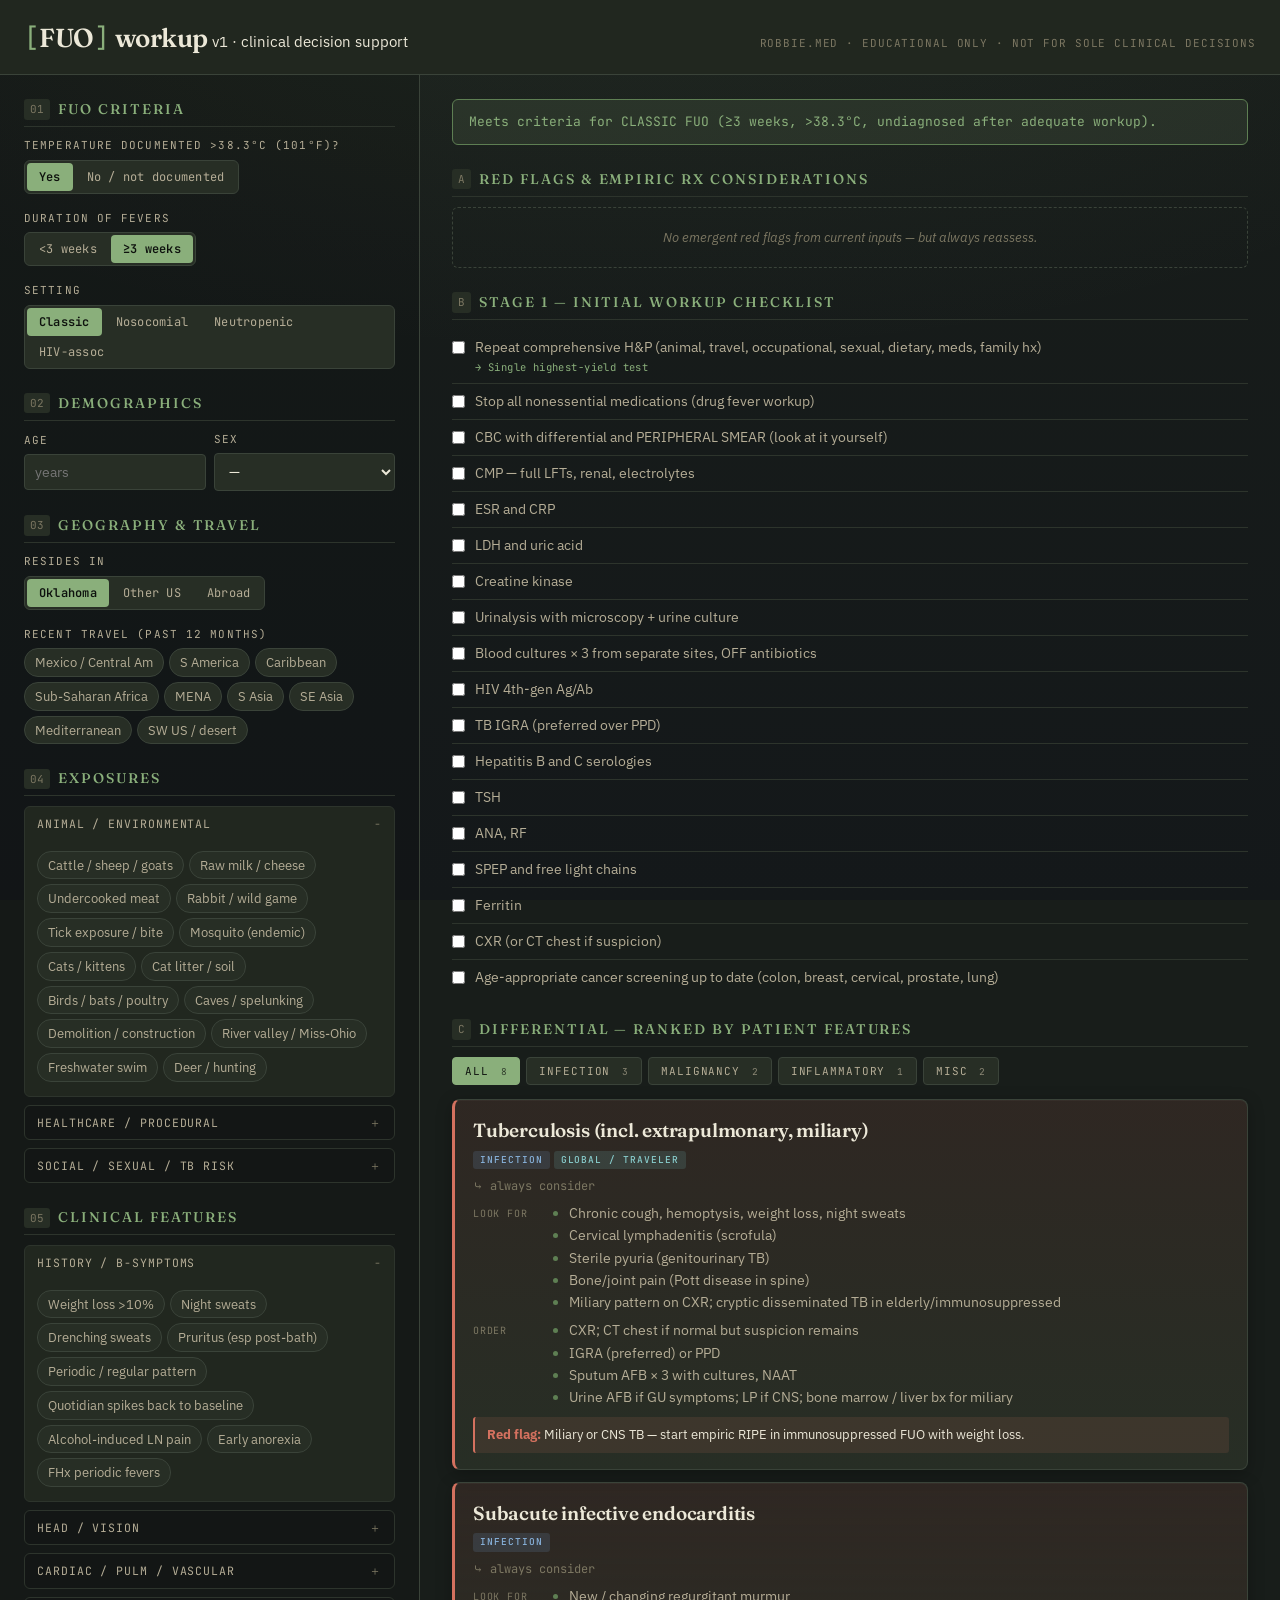
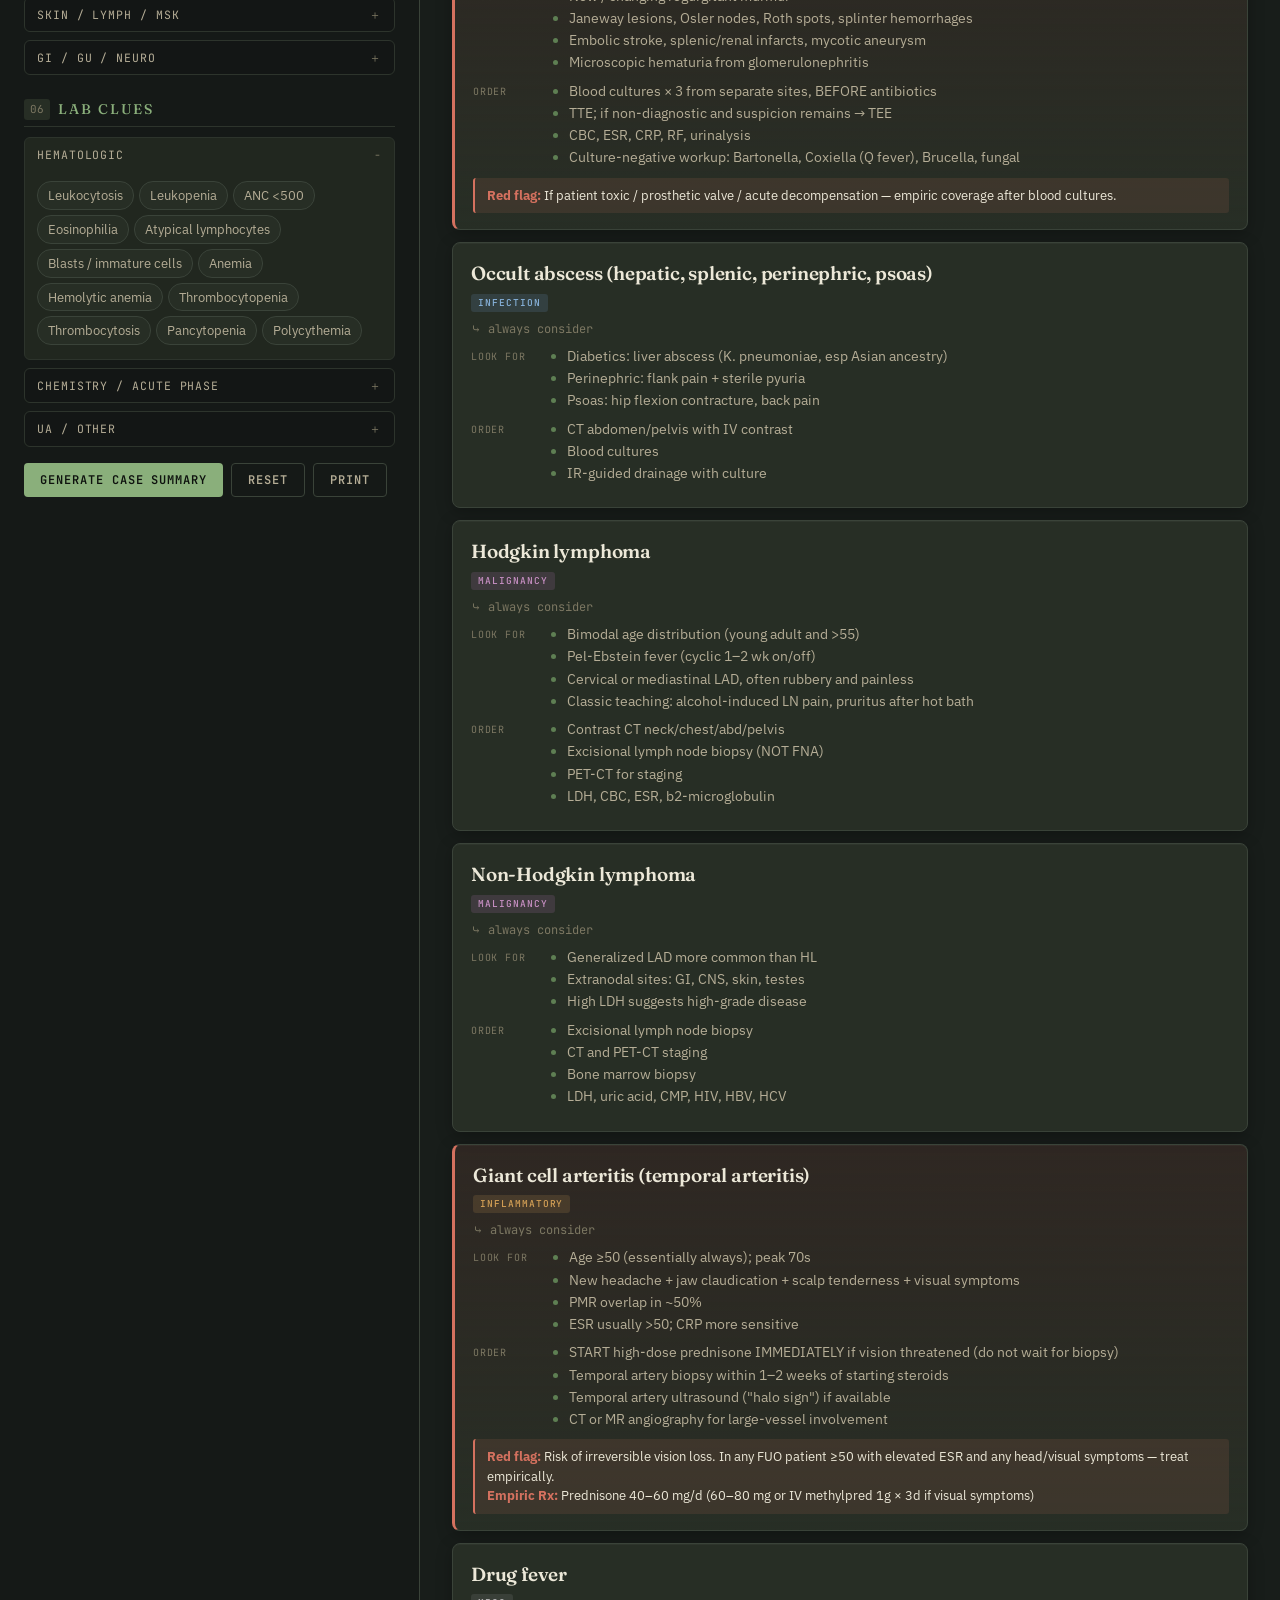
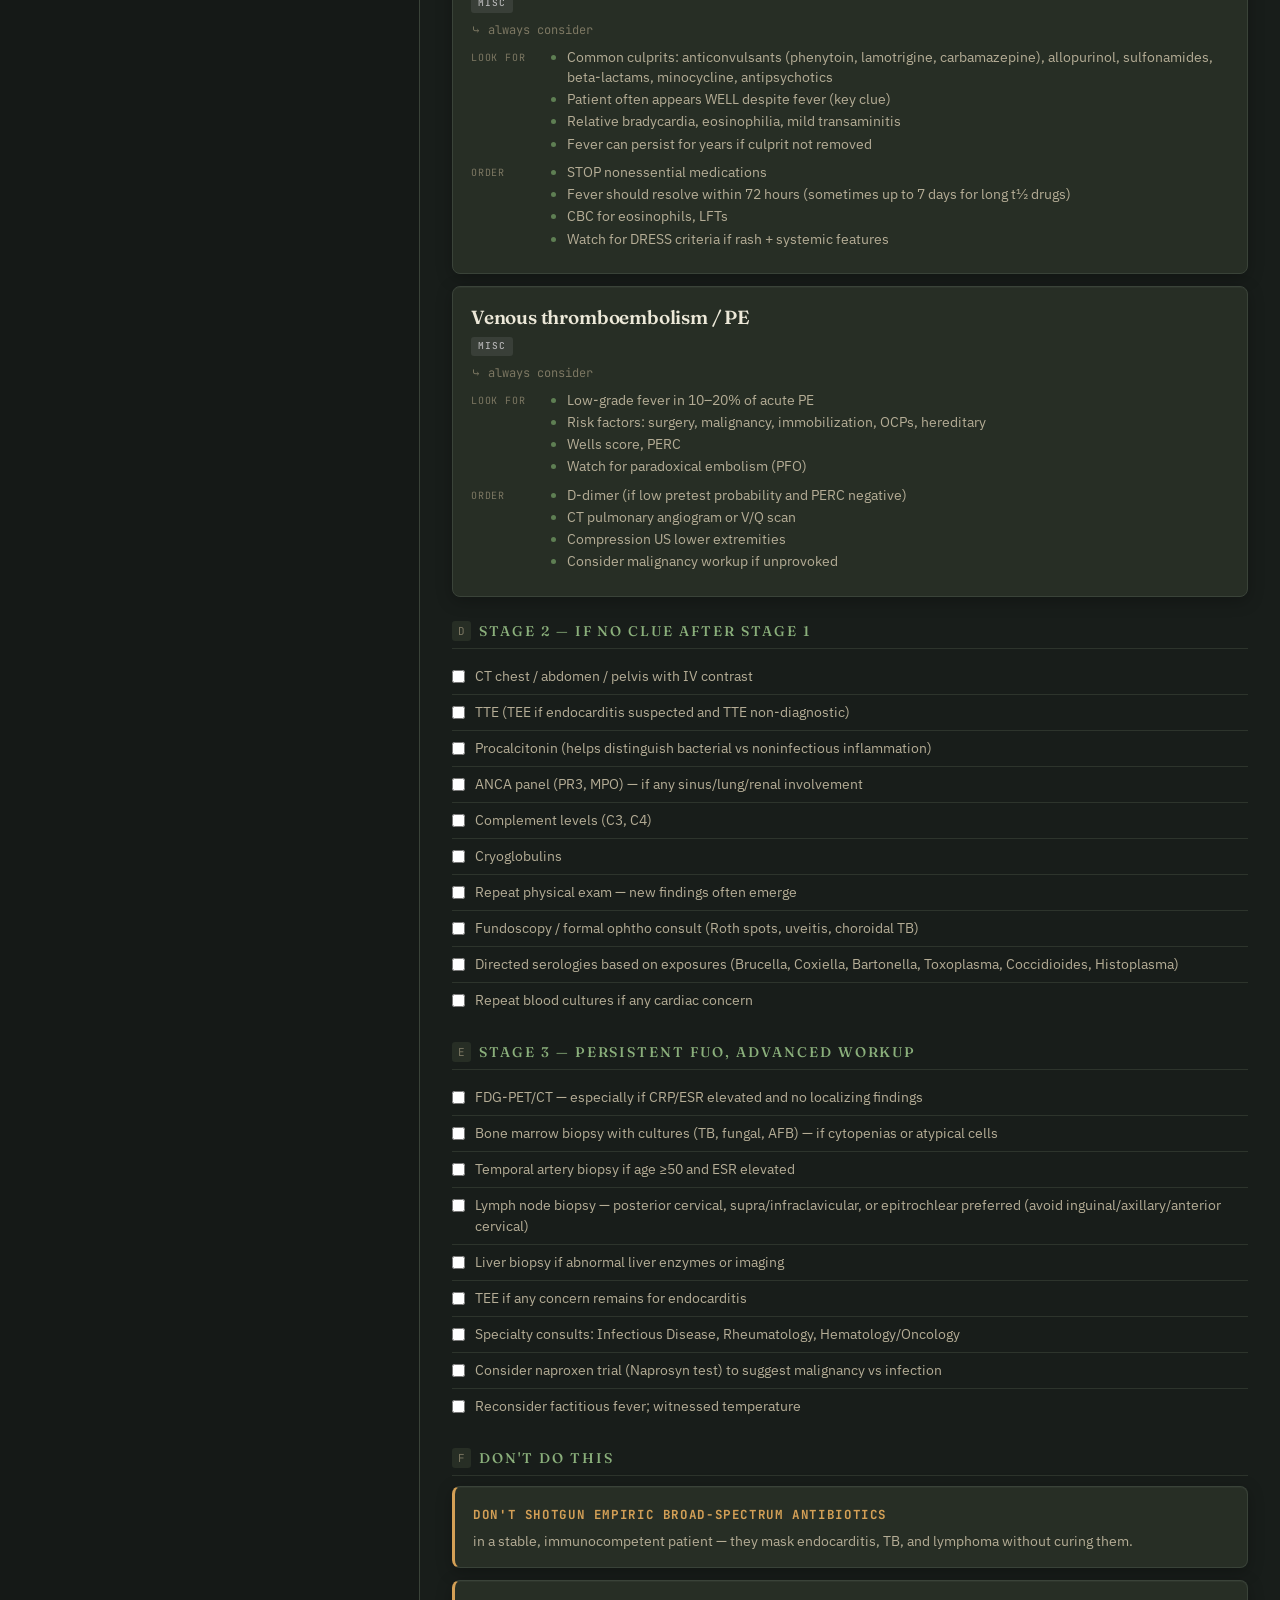
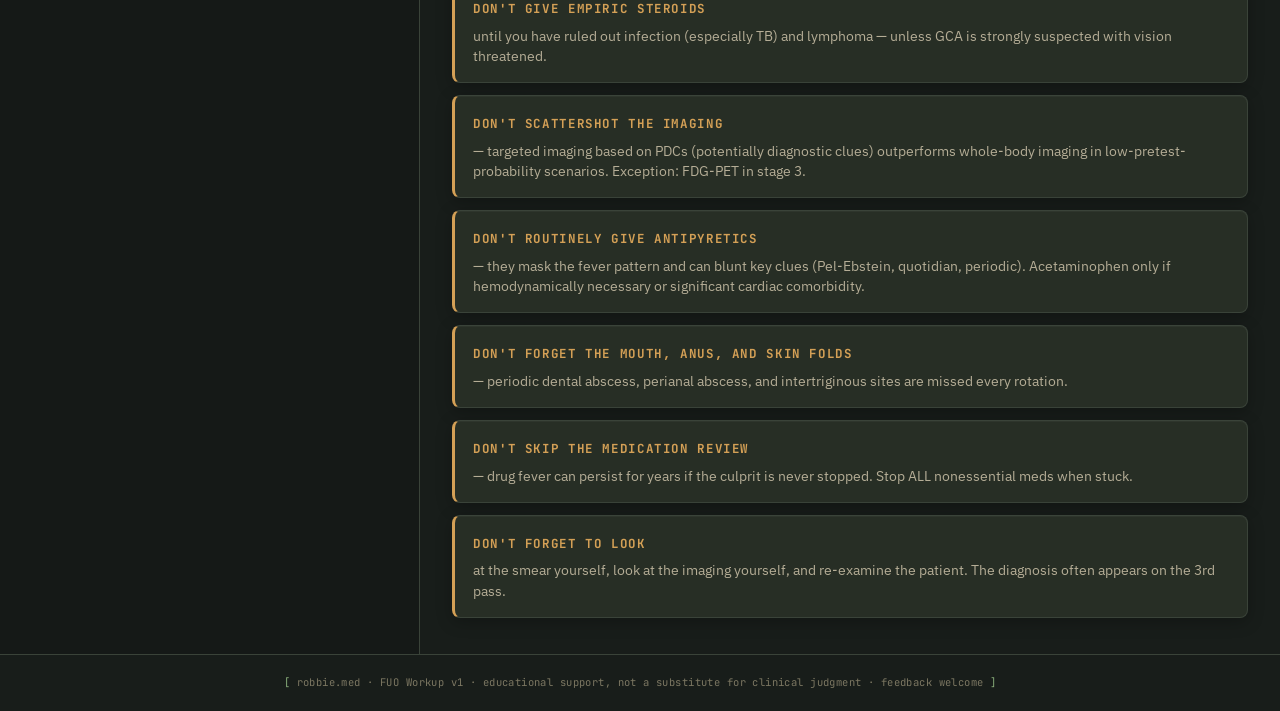
==== fuo-workup.html @ 5853da2d "Add FUO workup clinical decision support tool Interactive single-page tool for fever of unknown orig" ====
<!DOCTYPE html>
<html lang="en">
<head>
<meta charset="UTF-8">
<meta name="viewport" content="width=device-width, initial-scale=1.0">
<title>FUO Workup — robbie.med</title>
<link rel="preconnect" href="https://fonts.googleapis.com">
<link rel="preconnect" href="https://fonts.gstatic.com" crossorigin>
<link href="https://fonts.googleapis.com/css2?family=Fraunces:opsz,wght@9..144,400;9..144,500;9..144,600;9..144,700&family=IBM+Plex+Sans:wght@300;400;500;600&family=JetBrains+Mono:wght@400;500;700&display=swap" rel="stylesheet">
<style>
:root {
  --bg: #181d1a;
  --bg-elev: #21271f;
  --bg-card: #272e25;
  --bg-card-hover: #2d352a;
  --text: #ece8d8;
  --text-dim: #b5ad96;
  --text-muted: #7c7762;
  --accent: #8aaf7b;
  --accent-deep: #5e7f53;
  --accent-faint: rgba(138, 175, 123, 0.12);
  --warning: #d4a056;
  --warning-faint: rgba(212, 160, 86, 0.12);
  --danger: #d4715f;
  --danger-faint: rgba(212, 113, 95, 0.12);
  --border: #3a4339;
  --border-soft: #2d342c;
  --shadow: 0 1px 0 rgba(255,255,255,0.03) inset, 0 4px 16px rgba(0,0,0,0.25);
}

* { box-sizing: border-box; margin: 0; padding: 0; }

html, body {
  background: var(--bg);
  color: var(--text);
  font-family: 'IBM Plex Sans', system-ui, sans-serif;
  font-size: 15px;
  line-height: 1.5;
  -webkit-font-smoothing: antialiased;
  min-height: 100vh;
}

body {
  background-image:
    radial-gradient(ellipse 80% 50% at 50% -10%, rgba(138, 175, 123, 0.08), transparent),
    linear-gradient(180deg, var(--bg) 0%, #14181a 100%);
  background-attachment: fixed;
}

header {
  border-bottom: 1px solid var(--border);
  padding: 18px 24px 16px;
  display: flex;
  align-items: baseline;
  justify-content: space-between;
  flex-wrap: wrap;
  gap: 10px;
  background: var(--bg-elev);
  position: sticky;
  top: 0;
  z-index: 50;
  backdrop-filter: blur(6px);
}
.logo {
  font-family: 'Fraunces', serif;
  font-weight: 600;
  font-size: 26px;
  letter-spacing: -0.02em;
  color: var(--text);
}
.logo .bracket { color: var(--accent); font-family: 'JetBrains Mono', monospace; font-weight: 400; }
.logo .sub {
  font-family: 'JetBrains Mono', monospace;
  font-size: 11px;
  color: var(--text-muted);
  margin-left: 8px;
  text-transform: uppercase;
  letter-spacing: 0.08em;
}
.tag {
  font-family: 'JetBrains Mono', monospace;
  font-size: 11px;
  color: var(--text-muted);
  text-transform: uppercase;
  letter-spacing: 0.08em;
}
.tag a { color: var(--accent); text-decoration: none; }
.tag a:hover { text-decoration: underline; }

.shell {
  max-width: 1500px;
  margin: 0 auto;
  display: grid;
  grid-template-columns: 420px 1fr;
  gap: 0;
  min-height: calc(100vh - 70px);
}
.panel { padding: 24px; }
.panel-inputs {
  border-right: 1px solid var(--border);
  background: rgba(0,0,0,0.12);
}
.panel-output { padding: 24px 32px; }

@media (max-width: 900px) {
  .shell { grid-template-columns: 1fr; }
  .panel-inputs { border-right: none; border-bottom: 1px solid var(--border); }
  .panel { padding: 18px; }
  .panel-output { padding: 18px; }
}

h2 {
  font-family: 'Fraunces', serif;
  font-weight: 500;
  font-size: 14px;
  text-transform: uppercase;
  letter-spacing: 0.14em;
  color: var(--accent);
  margin: 24px 0 10px;
  padding-bottom: 6px;
  border-bottom: 1px solid var(--border-soft);
  display: flex;
  align-items: center;
  gap: 8px;
}
h2:first-child { margin-top: 0; }
h2 .num {
  font-family: 'JetBrains Mono', monospace;
  font-size: 11px;
  color: var(--text-muted);
  font-weight: 400;
  background: var(--bg-card);
  padding: 2px 6px;
  border-radius: 3px;
  letter-spacing: 0;
}
h3 {
  font-family: 'Fraunces', serif;
  font-weight: 600;
  font-size: 19px;
  letter-spacing: -0.01em;
  margin: 0 0 6px;
  color: var(--text);
}
h4 {
  font-family: 'JetBrains Mono', monospace;
  font-weight: 500;
  font-size: 10.5px;
  text-transform: uppercase;
  letter-spacing: 0.12em;
  color: var(--text-muted);
  margin: 10px 0 4px;
}

.field-group { margin-bottom: 16px; }
.field-group label.lbl {
  display: block;
  font-family: 'JetBrains Mono', monospace;
  font-size: 11px;
  text-transform: uppercase;
  letter-spacing: 0.1em;
  color: var(--text-dim);
  margin-bottom: 6px;
}
input[type="number"], input[type="text"], select {
  background: var(--bg-card);
  color: var(--text);
  border: 1px solid var(--border);
  border-radius: 4px;
  padding: 8px 10px;
  font-family: 'IBM Plex Sans', sans-serif;
  font-size: 14px;
  width: 100%;
  transition: border-color 0.15s;
}
input:focus, select:focus { outline: none; border-color: var(--accent); }

.inline-row { display: flex; gap: 8px; align-items: center; flex-wrap: wrap; }

.chips { display: flex; flex-wrap: wrap; gap: 5px; }
.chip {
  display: inline-flex;
  align-items: center;
  background: var(--bg-card);
  border: 1px solid var(--border);
  border-radius: 14px;
  padding: 4px 10px;
  font-size: 12.5px;
  cursor: pointer;
  user-select: none;
  transition: all 0.15s;
  color: var(--text-dim);
}
.chip:hover { background: var(--bg-card-hover); color: var(--text); }
.chip input { display: none; }
.chip.active {
  background: var(--accent-faint);
  border-color: var(--accent);
  color: var(--accent);
  font-weight: 500;
}

.pill-group { display: inline-flex; background: var(--bg-card); border: 1px solid var(--border); border-radius: 6px; padding: 2px; gap: 2px; flex-wrap: wrap; }
.pill {
  padding: 5px 12px;
  font-size: 12px;
  border-radius: 4px;
  cursor: pointer;
  color: var(--text-dim);
  font-family: 'JetBrains Mono', monospace;
  letter-spacing: 0.02em;
}
.pill input { display: none; }
.pill.active { background: var(--accent); color: #0e120e; font-weight: 600; }

details.section {
  margin: 8px 0;
  border: 1px solid var(--border-soft);
  border-radius: 6px;
  background: rgba(0,0,0,0.10);
}
details.section[open] { background: var(--bg-elev); }
details.section > summary {
  cursor: pointer;
  padding: 8px 12px;
  font-family: 'JetBrains Mono', monospace;
  font-size: 11.5px;
  text-transform: uppercase;
  letter-spacing: 0.08em;
  color: var(--text-dim);
  display: flex;
  align-items: center;
  justify-content: space-between;
  list-style: none;
}
details.section > summary::after { content: '＋'; color: var(--text-muted); font-family: 'JetBrains Mono', monospace; }
details.section[open] > summary::after { content: '−'; }
details.section > summary::-webkit-details-marker { display: none; }
details.section > .body { padding: 10px 12px 14px; }
.summary-count {
  font-size: 10px;
  background: var(--accent-faint);
  color: var(--accent);
  padding: 1px 7px;
  border-radius: 8px;
  margin-left: 6px;
}

button.btn {
  background: var(--accent);
  color: #0e120e;
  border: none;
  padding: 8px 16px;
  border-radius: 4px;
  font-family: 'JetBrains Mono', monospace;
  font-size: 12px;
  font-weight: 600;
  text-transform: uppercase;
  letter-spacing: 0.08em;
  cursor: pointer;
  transition: background 0.15s;
}
button.btn:hover { background: #9bbc8a; }
button.btn-ghost {
  background: transparent;
  color: var(--text-dim);
  border: 1px solid var(--border);
}
button.btn-ghost:hover { background: var(--bg-card); color: var(--text); }

.actions-row { display: flex; gap: 8px; flex-wrap: wrap; margin-top: 16px; }

.card {
  background: var(--bg-card);
  border: 1px solid var(--border);
  border-radius: 8px;
  padding: 16px 18px;
  margin-bottom: 12px;
  box-shadow: var(--shadow);
  transition: border-color 0.2s;
}
.card.high { border-left: 3px solid var(--accent); }
.card.alert { border-left: 3px solid var(--danger); background: linear-gradient(180deg, var(--danger-faint), var(--bg-card)); }
.card.warn { border-left: 3px solid var(--warning); }

.card-head {
  display: flex;
  align-items: baseline;
  justify-content: space-between;
  gap: 10px;
  flex-wrap: wrap;
  margin-bottom: 8px;
}
.badge {
  display: inline-block;
  font-family: 'JetBrains Mono', monospace;
  font-size: 9.5px;
  text-transform: uppercase;
  letter-spacing: 0.1em;
  padding: 2px 7px;
  border-radius: 3px;
  font-weight: 500;
}
.badge.infection { background: rgba(120, 170, 220, 0.15); color: #88b3dc; }
.badge.malignancy { background: rgba(200, 130, 200, 0.15); color: #c890c4; }
.badge.inflammatory { background: rgba(220, 170, 90, 0.15); color: var(--warning); }
.badge.misc { background: rgba(160, 160, 160, 0.15); color: #b5b5b5; }
.badge.regional { background: var(--accent-faint); color: var(--accent); }
.badge.global { background: rgba(120, 200, 200, 0.15); color: #88cccc; }
.badge.match { background: var(--accent); color: #0e120e; font-weight: 700; }

.matches { display: flex; flex-wrap: wrap; gap: 4px; margin: 6px 0 10px; }
.match-tag {
  background: var(--accent-faint);
  color: var(--accent);
  font-size: 11px;
  padding: 2px 8px;
  border-radius: 10px;
  font-family: 'JetBrains Mono', monospace;
}

.card .row { display: grid; grid-template-columns: 70px 1fr; gap: 10px; margin: 6px 0; }
.card .row .label {
  font-family: 'JetBrains Mono', monospace;
  font-size: 10px;
  color: var(--text-muted);
  text-transform: uppercase;
  letter-spacing: 0.08em;
  padding-top: 3px;
}
.card .row ul { padding-left: 16px; }
.card .row ul li { font-size: 13.5px; margin-bottom: 2px; color: var(--text-dim); }
.card .row ul li::marker { color: var(--accent-deep); }
.card .row p { font-size: 13.5px; color: var(--text-dim); }
.card .alert-note {
  background: var(--danger-faint);
  border-left: 2px solid var(--danger);
  padding: 8px 12px;
  margin-top: 8px;
  border-radius: 3px;
  font-size: 13px;
  color: var(--text);
}
.card .alert-note strong { color: var(--danger); }

.checklist { list-style: none; padding: 0; }
.checklist li {
  display: flex;
  align-items: flex-start;
  gap: 10px;
  padding: 7px 0;
  border-bottom: 1px solid var(--border-soft);
  font-size: 14px;
  color: var(--text-dim);
  cursor: pointer;
}
.checklist li:last-child { border-bottom: none; }
.checklist li input { margin-top: 4px; accent-color: var(--accent); flex-shrink: 0; }
.checklist li.done { color: var(--text-muted); text-decoration: line-through; }
.checklist li .why {
  font-family: 'JetBrains Mono', monospace;
  font-size: 10.5px;
  color: var(--accent);
  display: block;
  margin-top: 2px;
  letter-spacing: 0.04em;
}

.fuo-banner {
  padding: 12px 16px;
  border-radius: 6px;
  font-family: 'JetBrains Mono', monospace;
  font-size: 13px;
  margin-bottom: 16px;
  display: flex;
  align-items: center;
  gap: 10px;
}
.fuo-banner.meets { background: var(--accent-faint); color: var(--accent); border: 1px solid var(--accent-deep); }
.fuo-banner.partial { background: var(--warning-faint); color: var(--warning); border: 1px solid var(--warning); }
.fuo-banner.not { background: var(--bg-card); color: var(--text-muted); border: 1px solid var(--border); }

.tabs { display: flex; gap: 6px; margin-bottom: 14px; flex-wrap: wrap; }
.tab {
  background: var(--bg-card);
  border: 1px solid var(--border);
  border-radius: 4px;
  padding: 5px 12px;
  font-family: 'JetBrains Mono', monospace;
  font-size: 11px;
  text-transform: uppercase;
  letter-spacing: 0.08em;
  color: var(--text-dim);
  cursor: pointer;
}
.tab.active { background: var(--accent); color: #0e120e; border-color: var(--accent); }
.tab .n { font-size: 9.5px; opacity: 0.7; margin-left: 4px; }

.empty {
  color: var(--text-muted);
  font-style: italic;
  font-size: 13px;
  padding: 20px;
  text-align: center;
  border: 1px dashed var(--border);
  border-radius: 6px;
}

.helper { font-size: 12px; color: var(--text-muted); margin-top: 4px; font-style: italic; }

.redflag-strip {
  background: linear-gradient(90deg, var(--danger-faint), transparent);
  border-left: 3px solid var(--danger);
  padding: 10px 14px;
  margin-bottom: 8px;
  border-radius: 3px;
  font-size: 13.5px;
}
.redflag-strip strong { color: var(--danger); font-weight: 600; }

@media print {
  body { background: white; color: black; font-size: 11px; }
  .panel-inputs, header { display: none; }
  .panel-output { padding: 0; }
  .card { background: white; border: 1px solid #ccc; box-shadow: none; page-break-inside: avoid; }
  .badge { color: black !important; background: #eee !important; }
}

#summary-output {
  background: var(--bg-card);
  border: 1px solid var(--border);
  border-radius: 6px;
  padding: 16px;
  font-family: 'JetBrains Mono', monospace;
  font-size: 12px;
  white-space: pre-wrap;
  max-height: 60vh;
  overflow-y: auto;
  color: var(--text);
  margin-top: 8px;
  display: none;
}
#summary-output.shown { display: block; }

::-webkit-scrollbar { width: 8px; }
::-webkit-scrollbar-track { background: var(--bg); }
::-webkit-scrollbar-thumb { background: var(--border); border-radius: 4px; }
::-webkit-scrollbar-thumb:hover { background: var(--accent-deep); }

footer {
  font-family: 'JetBrains Mono', monospace;
  font-size: 10.5px;
  color: var(--text-muted);
  padding: 20px 24px;
  border-top: 1px solid var(--border);
  text-align: center;
  letter-spacing: 0.04em;
}
footer .em { color: var(--accent); }
</style>
</head>
<body>

<header>
  <div>
    <span class="logo"><span class="bracket">[</span>FUO<span class="bracket">]</span> workup</span>
    <span class="sub">v1 · clinical decision support</span>
  </div>
  <div class="tag">robbie.med · educational only · not for sole clinical decisions</div>
</header>

<div class="shell">

  <aside class="panel panel-inputs">

    <h2><span class="num">01</span> FUO criteria</h2>
    <div class="field-group">
      <label class="lbl">Temperature documented &gt;38.3°C (101°F)?</label>
      <div class="pill-group" data-radio="febrile">
        <label class="pill active"><input type="radio" name="febrile" value="yes" checked>Yes</label>
        <label class="pill"><input type="radio" name="febrile" value="no">No / not documented</label>
      </div>
    </div>
    <div class="field-group">
      <label class="lbl">Duration of fevers</label>
      <div class="pill-group" data-radio="duration">
        <label class="pill"><input type="radio" name="duration" value="<3wk">&lt;3 weeks</label>
        <label class="pill active"><input type="radio" name="duration" value="3wk+" checked>≥3 weeks</label>
      </div>
    </div>
    <div class="field-group">
      <label class="lbl">Setting</label>
      <div class="pill-group" data-radio="setting">
        <label class="pill active"><input type="radio" name="setting" value="classic" checked>Classic</label>
        <label class="pill"><input type="radio" name="setting" value="nosocomial">Nosocomial</label>
        <label class="pill"><input type="radio" name="setting" value="neutropenic">Neutropenic</label>
        <label class="pill"><input type="radio" name="setting" value="hiv">HIV-assoc</label>
      </div>
    </div>

    <h2><span class="num">02</span> Demographics</h2>
    <div class="field-group inline-row">
      <div style="flex:1; min-width:90px;">
        <label class="lbl">Age</label>
        <input type="number" id="age" value="" placeholder="years" min="0" max="120">
      </div>
      <div style="flex:1; min-width:90px;">
        <label class="lbl">Sex</label>
        <select id="sex">
          <option value="">—</option>
          <option value="F">Female</option>
          <option value="M">Male</option>
        </select>
      </div>
    </div>

    <h2><span class="num">03</span> Geography &amp; travel</h2>
    <div class="field-group">
      <label class="lbl">Resides in</label>
      <div class="pill-group" data-radio="home">
        <label class="pill active"><input type="radio" name="home" value="ok" checked>Oklahoma</label>
        <label class="pill"><input type="radio" name="home" value="other_us">Other US</label>
        <label class="pill"><input type="radio" name="home" value="international">Abroad</label>
      </div>
    </div>
    <div class="field-group">
      <label class="lbl">Recent travel (past 12 months)</label>
      <div class="chips" data-multi="travel">
        <label class="chip"><input type="checkbox" value="mexico_central"><span>Mexico / Central Am</span></label>
        <label class="chip"><input type="checkbox" value="south_america"><span>S America</span></label>
        <label class="chip"><input type="checkbox" value="caribbean"><span>Caribbean</span></label>
        <label class="chip"><input type="checkbox" value="ssafrica"><span>Sub-Saharan Africa</span></label>
        <label class="chip"><input type="checkbox" value="me_nafrica"><span>MENA</span></label>
        <label class="chip"><input type="checkbox" value="south_asia"><span>S Asia</span></label>
        <label class="chip"><input type="checkbox" value="se_asia"><span>SE Asia</span></label>
        <label class="chip"><input type="checkbox" value="mediterranean"><span>Mediterranean</span></label>
        <label class="chip"><input type="checkbox" value="sw_us"><span>SW US / desert</span></label>
      </div>
    </div>

    <h2><span class="num">04</span> Exposures</h2>

    <details class="section" open>
      <summary>Animal / environmental</summary>
      <div class="body">
        <div class="chips" data-multi="exposure">
          <label class="chip"><input type="checkbox" value="cattle_sheep_goat"><span>Cattle / sheep / goats</span></label>
          <label class="chip"><input type="checkbox" value="raw_milk"><span>Raw milk / cheese</span></label>
          <label class="chip"><input type="checkbox" value="undercooked_meat"><span>Undercooked meat</span></label>
          <label class="chip"><input type="checkbox" value="rabbit_wildgame"><span>Rabbit / wild game</span></label>
          <label class="chip"><input type="checkbox" value="tick"><span>Tick exposure / bite</span></label>
          <label class="chip"><input type="checkbox" value="mosquito"><span>Mosquito (endemic)</span></label>
          <label class="chip"><input type="checkbox" value="cats_kittens"><span>Cats / kittens</span></label>
          <label class="chip"><input type="checkbox" value="cat_feces"><span>Cat litter / soil</span></label>
          <label class="chip"><input type="checkbox" value="birds_bats"><span>Birds / bats / poultry</span></label>
          <label class="chip"><input type="checkbox" value="caves"><span>Caves / spelunking</span></label>
          <label class="chip"><input type="checkbox" value="demolition"><span>Demolition / construction</span></label>
          <label class="chip"><input type="checkbox" value="river_valley"><span>River valley / Miss-Ohio</span></label>
          <label class="chip"><input type="checkbox" value="freshwater"><span>Freshwater swim</span></label>
          <label class="chip"><input type="checkbox" value="deer_hunt"><span>Deer / hunting</span></label>
        </div>
      </div>
    </details>

    <details class="section">
      <summary>Healthcare / procedural</summary>
      <div class="body">
        <div class="chips" data-multi="exposure">
          <label class="chip"><input type="checkbox" value="recent_surgery"><span>Recent surgery (&lt;3 mo)</span></label>
          <label class="chip"><input type="checkbox" value="indwelling_line"><span>Indwelling catheter / line</span></label>
          <label class="chip"><input type="checkbox" value="prosthetic"><span>Prosthetic valve / joint</span></label>
          <label class="chip"><input type="checkbox" value="dental_work"><span>Recent dental work</span></label>
          <label class="chip"><input type="checkbox" value="ivdu"><span>IV drug use</span></label>
          <label class="chip"><input type="checkbox" value="transfusion"><span>Recent transfusion</span></label>
          <label class="chip"><input type="checkbox" value="immunosuppressed"><span>Immunosuppressed</span></label>
          <label class="chip"><input type="checkbox" value="hiv"><span>HIV / known</span></label>
          <label class="chip"><input type="checkbox" value="transplant"><span>Transplant</span></label>
          <label class="chip"><input type="checkbox" value="new_med"><span>New med (3-6 wk)</span></label>
        </div>
      </div>
    </details>

    <details class="section">
      <summary>Social / sexual / TB risk</summary>
      <div class="body">
        <div class="chips" data-multi="exposure">
          <label class="chip"><input type="checkbox" value="msm_new_partners"><span>New sexual partners / MSM</span></label>
          <label class="chip"><input type="checkbox" value="commercial_sex"><span>Commercial sex</span></label>
          <label class="chip"><input type="checkbox" value="tb_contact"><span>TB contact / endemic origin</span></label>
          <label class="chip"><input type="checkbox" value="incarcerated"><span>Prison / shelter</span></label>
          <label class="chip"><input type="checkbox" value="homeless"><span>Homelessness</span></label>
          <label class="chip"><input type="checkbox" value="alcohol_use"><span>Heavy alcohol use</span></label>
          <label class="chip"><input type="checkbox" value="medical_personnel"><span>Healthcare worker</span></label>
          <label class="chip"><input type="checkbox" value="hbv_hcv"><span>HBV / HCV</span></label>
          <label class="chip"><input type="checkbox" value="cirrhosis"><span>Known cirrhosis</span></label>
        </div>
      </div>
    </details>

    <h2><span class="num">05</span> Clinical features</h2>
    <details class="section" open>
      <summary>History / B-symptoms</summary>
      <div class="body">
        <div class="chips" data-multi="feature">
          <label class="chip"><input type="checkbox" value="weight_loss"><span>Weight loss &gt;10%</span></label>
          <label class="chip"><input type="checkbox" value="night_sweats"><span>Night sweats</span></label>
          <label class="chip"><input type="checkbox" value="drenching_sweats"><span>Drenching sweats</span></label>
          <label class="chip"><input type="checkbox" value="pruritus"><span>Pruritus (esp post-bath)</span></label>
          <label class="chip"><input type="checkbox" value="periodic_pattern"><span>Periodic / regular pattern</span></label>
          <label class="chip"><input type="checkbox" value="quotidian"><span>Quotidian spikes back to baseline</span></label>
          <label class="chip"><input type="checkbox" value="alcohol_ln_pain"><span>Alcohol-induced LN pain</span></label>
          <label class="chip"><input type="checkbox" value="early_anorexia"><span>Early anorexia</span></label>
          <label class="chip"><input type="checkbox" value="family_periodic_fever"><span>FHx periodic fevers</span></label>
        </div>
      </div>
    </details>

    <details class="section">
      <summary>Head / vision</summary>
      <div class="body">
        <div class="chips" data-multi="feature">
          <label class="chip"><input type="checkbox" value="new_headache"><span>New headache (esp &gt;50yo)</span></label>
          <label class="chip"><input type="checkbox" value="jaw_claudication"><span>Jaw claudication</span></label>
          <label class="chip"><input type="checkbox" value="scalp_tender"><span>Scalp / temporal tenderness</span></label>
          <label class="chip"><input type="checkbox" value="vision_change"><span>Vision change / amaurosis</span></label>
          <label class="chip"><input type="checkbox" value="uveitis"><span>Uveitis / eye pain</span></label>
          <label class="chip"><input type="checkbox" value="facial_pain"><span>Facial / sinus pain</span></label>
          <label class="chip"><input type="checkbox" value="dental_pain"><span>Dental pain / poor dentition</span></label>
          <label class="chip"><input type="checkbox" value="pharyngitis"><span>Sore throat</span></label>
        </div>
      </div>
    </details>

    <details class="section">
      <summary>Cardiac / pulm / vascular</summary>
      <div class="body">
        <div class="chips" data-multi="feature">
          <label class="chip"><input type="checkbox" value="new_murmur"><span>New murmur</span></label>
          <label class="chip"><input type="checkbox" value="embolic_phenomena"><span>Embolic phenomena</span></label>
          <label class="chip"><input type="checkbox" value="splinter_hem"><span>Splinter / Janeway / Osler</span></label>
          <label class="chip"><input type="checkbox" value="dyspnea"><span>Dyspnea</span></label>
          <label class="chip"><input type="checkbox" value="cough"><span>Cough &gt;3 wk</span></label>
          <label class="chip"><input type="checkbox" value="hemoptysis"><span>Hemoptysis</span></label>
          <label class="chip"><input type="checkbox" value="pleuritic_pain"><span>Pleuritic chest pain</span></label>
          <label class="chip"><input type="checkbox" value="leg_swelling"><span>Unilateral leg swelling</span></label>
          <label class="chip"><input type="checkbox" value="atypical_pneumonia"><span>Atypical PNA pattern</span></label>
        </div>
      </div>
    </details>

    <details class="section">
      <summary>Skin / lymph / MSK</summary>
      <div class="body">
        <div class="chips" data-multi="feature">
          <label class="chip"><input type="checkbox" value="rash_wrists_ankles"><span>Rash wrists/ankles → central</span></label>
          <label class="chip"><input type="checkbox" value="salmon_evanescent"><span>Salmon / evanescent rash</span></label>
          <label class="chip"><input type="checkbox" value="erythema_nodosum"><span>Erythema nodosum</span></label>
          <label class="chip"><input type="checkbox" value="malar_rash"><span>Malar rash / photosensitive</span></label>
          <label class="chip"><input type="checkbox" value="ulcers_genital"><span>Oral &amp; genital ulcers</span></label>
          <label class="chip"><input type="checkbox" value="morbilliform"><span>Morbilliform drug-type rash</span></label>
          <label class="chip"><input type="checkbox" value="lad_localized"><span>Localized lymphadenopathy</span></label>
          <label class="chip"><input type="checkbox" value="lad_generalized"><span>Generalized lymphadenopathy</span></label>
          <label class="chip"><input type="checkbox" value="splenomegaly"><span>Splenomegaly</span></label>
          <label class="chip"><input type="checkbox" value="hepatomegaly"><span>Hepatomegaly</span></label>
          <label class="chip"><input type="checkbox" value="arthralgia"><span>Arthralgia</span></label>
          <label class="chip"><input type="checkbox" value="arthritis"><span>Frank arthritis</span></label>
          <label class="chip"><input type="checkbox" value="prox_stiff"><span>Proximal stiffness (shldr/hip)</span></label>
          <label class="chip"><input type="checkbox" value="myalgia"><span>Myalgia</span></label>
          <label class="chip"><input type="checkbox" value="sacroiliitis"><span>Sacroiliitis / back pain</span></label>
          <label class="chip"><input type="checkbox" value="bone_pain"><span>Bone pain</span></label>
        </div>
      </div>
    </details>

    <details class="section">
      <summary>GI / GU / neuro</summary>
      <div class="body">
        <div class="chips" data-multi="feature">
          <label class="chip"><input type="checkbox" value="abd_pain"><span>Abdominal pain</span></label>
          <label class="chip"><input type="checkbox" value="ruq_pain"><span>RUQ pain</span></label>
          <label class="chip"><input type="checkbox" value="chronic_diarrhea"><span>Chronic diarrhea</span></label>
          <label class="chip"><input type="checkbox" value="jaundice"><span>Jaundice</span></label>
          <label class="chip"><input type="checkbox" value="ascites"><span>Ascites</span></label>
          <label class="chip"><input type="checkbox" value="hematuria"><span>Hematuria</span></label>
          <label class="chip"><input type="checkbox" value="dysuria_no_bact"><span>Sterile pyuria</span></label>
          <label class="chip"><input type="checkbox" value="flank_pain"><span>Flank pain</span></label>
          <label class="chip"><input type="checkbox" value="mononeuritis"><span>Mononeuritis multiplex</span></label>
          <label class="chip"><input type="checkbox" value="conj_suffusion"><span>Conjunctival suffusion</span></label>
        </div>
      </div>
    </details>

    <h2><span class="num">06</span> Lab clues</h2>
    <details class="section" open>
      <summary>Hematologic</summary>
      <div class="body">
        <div class="chips" data-multi="lab">
          <label class="chip"><input type="checkbox" value="leukocytosis"><span>Leukocytosis</span></label>
          <label class="chip"><input type="checkbox" value="leukopenia"><span>Leukopenia</span></label>
          <label class="chip"><input type="checkbox" value="anc_low"><span>ANC &lt;500</span></label>
          <label class="chip"><input type="checkbox" value="eosinophilia"><span>Eosinophilia</span></label>
          <label class="chip"><input type="checkbox" value="atypical_lymph"><span>Atypical lymphocytes</span></label>
          <label class="chip"><input type="checkbox" value="blasts"><span>Blasts / immature cells</span></label>
          <label class="chip"><input type="checkbox" value="anemia"><span>Anemia</span></label>
          <label class="chip"><input type="checkbox" value="hemolytic_anemia"><span>Hemolytic anemia</span></label>
          <label class="chip"><input type="checkbox" value="thrombocytopenia"><span>Thrombocytopenia</span></label>
          <label class="chip"><input type="checkbox" value="thrombocytosis"><span>Thrombocytosis</span></label>
          <label class="chip"><input type="checkbox" value="pancytopenia"><span>Pancytopenia</span></label>
          <label class="chip"><input type="checkbox" value="polycythemia"><span>Polycythemia</span></label>
        </div>
      </div>
    </details>

    <details class="section">
      <summary>Chemistry / acute phase</summary>
      <div class="body">
        <div class="chips" data-multi="lab">
          <label class="chip"><input type="checkbox" value="transaminitis"><span>Transaminitis</span></label>
          <label class="chip"><input type="checkbox" value="cholestasis"><span>Elevated alk phos / GGT</span></label>
          <label class="chip"><input type="checkbox" value="hyponatremia"><span>Hyponatremia</span></label>
          <label class="chip"><input type="checkbox" value="hypercalcemia"><span>Hypercalcemia</span></label>
          <label class="chip"><input type="checkbox" value="elevated_ldh"><span>Elevated LDH</span></label>
          <label class="chip"><input type="checkbox" value="esr_high"><span>ESR &gt;50</span></label>
          <label class="chip"><input type="checkbox" value="esr_very_high"><span>ESR &gt;100</span></label>
          <label class="chip"><input type="checkbox" value="crp_high"><span>CRP elevated</span></label>
          <label class="chip"><input type="checkbox" value="ferritin_high"><span>Ferritin &gt;500</span></label>
          <label class="chip"><input type="checkbox" value="ferritin_extreme"><span>Ferritin &gt;10,000</span></label>
          <label class="chip"><input type="checkbox" value="procalcitonin_high"><span>Procalcitonin high</span></label>
          <label class="chip"><input type="checkbox" value="ck_high"><span>Elevated CK</span></label>
        </div>
      </div>
    </details>

    <details class="section">
      <summary>UA / other</summary>
      <div class="body">
        <div class="chips" data-multi="lab">
          <label class="chip"><input type="checkbox" value="pyuria_sterile"><span>Pyuria, neg cultures</span></label>
          <label class="chip"><input type="checkbox" value="hematuria_lab"><span>Hematuria on UA</span></label>
          <label class="chip"><input type="checkbox" value="proteinuria"><span>Proteinuria</span></label>
          <label class="chip"><input type="checkbox" value="hilar_lad_cxr"><span>Bilateral hilar LAD on CXR</span></label>
          <label class="chip"><input type="checkbox" value="relative_brady"><span>Relative bradycardia</span></label>
          <label class="chip"><input type="checkbox" value="rel_well"><span>Patient relatively well-appearing</span></label>
        </div>
      </div>
    </details>

    <div class="actions-row">
      <button class="btn" onclick="generateSummary()">Generate case summary</button>
      <button class="btn btn-ghost" onclick="resetAll()">Reset</button>
      <button class="btn btn-ghost" onclick="window.print()">Print</button>
    </div>
    <div id="summary-output"></div>

  </aside>

  <main class="panel panel-output">

    <div id="fuo-status" class="fuo-banner meets">Loading…</div>

    <h2><span class="num">A</span> Red flags &amp; empiric Rx considerations</h2>
    <div id="redflags"></div>

    <h2><span class="num">B</span> Stage 1 — initial workup checklist</h2>
    <ul class="checklist" id="stage1-list"></ul>

    <h2><span class="num">C</span> Differential — ranked by patient features</h2>
    <div class="tabs" id="cat-tabs">
      <span class="tab active" data-cat="all">All <span class="n" id="n-all">0</span></span>
      <span class="tab" data-cat="infection">Infection <span class="n" id="n-infection">0</span></span>
      <span class="tab" data-cat="malignancy">Malignancy <span class="n" id="n-malignancy">0</span></span>
      <span class="tab" data-cat="inflammatory">Inflammatory <span class="n" id="n-inflammatory">0</span></span>
      <span class="tab" data-cat="misc">Misc <span class="n" id="n-misc">0</span></span>
    </div>
    <div id="ddx-list"></div>

    <h2><span class="num">D</span> Stage 2 — if no clue after stage 1</h2>
    <ul class="checklist" id="stage2-list"></ul>

    <h2><span class="num">E</span> Stage 3 — persistent FUO, advanced workup</h2>
    <ul class="checklist" id="stage3-list"></ul>

    <h2><span class="num">F</span> Don't do this</h2>
    <div id="dontdo"></div>

  </main>
</div>

<footer>
  <span class="em">[</span> robbie.med · FUO Workup v1 · educational support, not a substitute for clinical judgment · feedback welcome <span class="em">]</span>
</footer>

<script>
const DISEASES = [
  {
    id: 'tb', name: 'Tuberculosis (incl. extrapulmonary, miliary)',
    category: 'infection', alwaysConsider: true, globalFlag: true,
    triggers: [
      ['tb_contact', 4], ['hiv', 4], ['homeless', 3], ['incarcerated', 3],
      ['immunosuppressed', 3], ['weight_loss', 2], ['night_sweats', 2],
      ['hemoptysis', 3], ['cough', 2], ['lad_localized', 1],
      ['hypercalcemia', 2], ['pyuria_sterile', 2], ['ssafrica', 2],
      ['south_asia', 2], ['se_asia', 2]
    ],
    lookFor: [
      'Chronic cough, hemoptysis, weight loss, night sweats',
      'Cervical lymphadenitis (scrofula)',
      'Sterile pyuria (genitourinary TB)',
      'Bone/joint pain (Pott disease in spine)',
      'Miliary pattern on CXR; cryptic disseminated TB in elderly/immunosuppressed'
    ],
    order: [
      'CXR; CT chest if normal but suspicion remains',
      'IGRA (preferred) or PPD',
      'Sputum AFB × 3 with cultures, NAAT',
      'Urine AFB if GU symptoms; LP if CNS; bone marrow / liver bx for miliary'
    ],
    redFlag: 'Miliary or CNS TB — start empiric RIPE in immunosuppressed FUO with weight loss.'
  },
  {
    id: 'endocarditis', name: 'Subacute infective endocarditis',
    category: 'infection', alwaysConsider: true,
    triggers: [
      ['ivdu', 5], ['prosthetic', 5], ['dental_work', 3], ['indwelling_line', 3],
      ['new_murmur', 5], ['embolic_phenomena', 4], ['splinter_hem', 4],
      ['recent_surgery', 1], ['thrombocytopenia', 1], ['hematuria_lab', 2],
      ['proteinuria', 1], ['anemia', 1]
    ],
    lookFor: [
      'New / changing regurgitant murmur',
      'Janeway lesions, Osler nodes, Roth spots, splinter hemorrhages',
      'Embolic stroke, splenic/renal infarcts, mycotic aneurysm',
      'Microscopic hematuria from glomerulonephritis'
    ],
    order: [
      'Blood cultures × 3 from separate sites, BEFORE antibiotics',
      'TTE; if non-diagnostic and suspicion remains → TEE',
      'CBC, ESR, CRP, RF, urinalysis',
      'Culture-negative workup: Bartonella, Coxiella (Q fever), Brucella, fungal'
    ],
    redFlag: 'If patient toxic / prosthetic valve / acute decompensation — empiric coverage after blood cultures.'
  },
  {
    id: 'brucellosis', name: 'Brucellosis',
    category: 'infection', regional: true,
    triggers: [
      ['cattle_sheep_goat', 5], ['raw_milk', 5], ['undercooked_meat', 3],
      ['mediterranean', 3], ['me_nafrica', 3], ['sacroiliitis', 3],
      ['transaminitis', 2], ['leukopenia', 2], ['hepatomegaly', 1],
      ['splenomegaly', 2], ['arthralgia', 1], ['night_sweats', 2]
    ],
    lookFor: [
      'Undulant fever pattern, malodorous sweats',
      'Sacroiliitis or peripheral arthritis',
      'Hepatosplenomegaly, mild transaminitis',
      'Can cause culture-negative endocarditis'
    ],
    order: [
      'Brucella serology (SAT) and blood cultures (hold ≥21 days; alert lab)',
      'Bone marrow culture if blood cultures negative',
      'MRI SI joints if back pain'
    ]
  },
  {
    id: 'qfever', name: 'Q fever (Coxiella burnetii)',
    category: 'infection', regional: true,
    triggers: [
      ['cattle_sheep_goat', 5], ['raw_milk', 3], ['transaminitis', 3],
      ['atypical_pneumonia', 3], ['cough', 1], ['hepatomegaly', 2],
      ['prosthetic', 2]
    ],
    lookFor: [
      'Atypical pneumonia with markedly elevated AST/ALT',
      'Granulomatous hepatitis ("doughnut granulomas")',
      'Chronic Q fever: culture-negative endocarditis (esp prosthetic valve)'
    ],
    order: [
      'Coxiella burnetii phase I and II IgG (IFA)',
      'Echocardiography if persistent or with cardiac history',
      'Doxycycline if highly suspected with hepatitis'
    ]
  },
  {
    id: 'rmsf', name: 'Rocky Mountain Spotted Fever',
    category: 'infection', regional: true,
    triggers: [
      ['tick', 6], ['rash_wrists_ankles', 6], ['new_headache', 2],
      ['myalgia', 2], ['thrombocytopenia', 3], ['transaminitis', 3],
      ['hyponatremia', 3]
    ],
    lookFor: [
      'OK is consistently top 3 US states for incidence',
      'Maculopapular → petechial rash starting wrists/ankles → central (palms/soles late)',
      'Rash often absent or late in first 5 days; "spotless" RMSF possible',
      'Triad: fever + headache + myalgia in spring/summer',
      'Hyponatremia, thrombocytopenia, transaminitis are classic'
    ],
    order: [
      'EMPIRIC doxycycline immediately — do not wait for serology',
      'RMSF IgG/IgM (acute and convalescent at 2–4 wk)',
      'Skin biopsy with IFA if rash present',
      'PCR available at some labs'
    ],
    redFlag: 'Mortality rises sharply after day 5. Treat empirically on suspicion in any OK febrile patient with tick exposure or unexplained thrombocytopenia + transaminitis.',
    empiricRx: 'Doxycycline 100 mg PO/IV BID (all ages including children — AAP-endorsed)'
  },
  {
    id: 'ehrlichiosis', name: 'Ehrlichiosis / Anaplasmosis',
    category: 'infection', regional: true,
    triggers: [
      ['tick', 5], ['leukopenia', 3], ['thrombocytopenia', 3],
      ['transaminitis', 3], ['new_headache', 2], ['myalgia', 2]
    ],
    lookFor: [
      'Lone Star tick endemic in OK (ehrlichiosis)',
      'Headache, fever, myalgias WITHOUT prominent rash in adults',
      'Leukopenia + thrombocytopenia + transaminitis triad',
      'Morulae in monocytes (Ehrlichia) or granulocytes (Anaplasma) on smear — rare'
    ],
    order: [
      'Empiric doxycycline same as RMSF',
      'PCR (most sensitive in first week)',
      'Serology (IFA) acute + convalescent'
    ]
  },
  {
    id: 'tularemia', name: 'Tularemia',
    category: 'infection', regional: true,
    triggers: [
      ['rabbit_wildgame', 6], ['tick', 4], ['deer_hunt', 3],
      ['lad_localized', 3], ['transaminitis', 2]
    ],
    lookFor: [
      'OK among top US states for incidence',
      'Ulceroglandular: painful ulcer at inoculation + regional LAD',
      'Typhoidal form: undifferentiated fever, no rash, hepatosplenomegaly',
      'Pneumonic form from aerosol exposure'
    ],
    order: [
      'Tularemia serology (microagglutination); titer ≥1:160 suggestive',
      'Alert lab — high biohazard, do NOT do routine culture without notification',
      'Streptomycin or gentamicin preferred; ciprofloxacin alternative'
    ]
  },
  {
    id: 'histo', name: 'Histoplasmosis',
    category: 'infection', regional: true,
    triggers: [
      ['birds_bats', 5], ['caves', 4], ['demolition', 4], ['river_valley', 4],
      ['immunosuppressed', 3], ['hiv', 3], ['lad_generalized', 2],
      ['splenomegaly', 2], ['hepatomegaly', 2], ['pancytopenia', 3],
      ['transaminitis', 2]
    ],
    lookFor: [
      'Ohio/Mississippi River valley exposures including parts of E OK',
      'Disseminated in immunocompromised → pancytopenia, HSM, mucosal ulcers',
      'Mediastinal LAD on imaging',
      'Adrenal involvement → adrenal insufficiency'
    ],
    order: [
      'Histoplasma urine + serum antigen (best sensitivity in disseminated)',
      'Serology (CF and ID)',
      'Bone marrow biopsy with stains/culture if disseminated suspected'
    ]
  },
  {
    id: 'blasto', name: 'Blastomycosis',
    category: 'infection', regional: true,
    triggers: [
      ['river_valley', 5], ['demolition', 2], ['bone_pain', 2], ['cough', 2]
    ],
    lookFor: [
      'River valleys, soil exposure; OK is geographically possible',
      'Pulmonary disease ± verrucous skin lesions',
      'Bony involvement, prostatic disease',
      'Mimics malignancy on CXR'
    ],
    order: [
      'Blastomyces urine antigen (cross-reacts with Histo)',
      'Sputum / tissue fungal cultures and KOH',
      'Skin biopsy if lesions present'
    ]
  },
  {
    id: 'cocci', name: 'Coccidioidomycosis',
    category: 'infection', globalFlag: true,
    triggers: [
      ['sw_us', 5], ['mexico_central', 3], ['eosinophilia', 3],
      ['erythema_nodosum', 3], ['arthralgia', 2], ['cough', 2]
    ],
    lookFor: [
      'SW US (Arizona, central CA, S NM) and N Mexico exposure',
      '"Valley fever": fever + EN/EM + arthralgias + eosinophilia',
      'Disseminated disease in Filipino/African ancestry, pregnancy, immunosuppression'
    ],
    order: [
      'Coccidioides serology (IgM/IgG by EIA, then ID for confirmation)',
      'Urine antigen if disseminated suspected',
      'CXR + chest CT'
    ]
  },
  {
    id: 'ebv', name: 'EBV (mononucleosis / chronic active)',
    category: 'infection',
    triggers: [
      ['pharyngitis', 3], ['lad_generalized', 3], ['atypical_lymph', 4],
      ['splenomegaly', 3], ['transaminitis', 3], ['lad_localized', 1]
    ],
    lookFor: [
      'Exudative pharyngitis (may be remote/missed)',
      'Posterior cervical LAD prominent',
      'Splenomegaly, transaminitis',
      'Atypical lymphocytes (>10%) on smear'
    ],
    order: [
      'Heterophile antibody (monospot) — can be falsely negative early',
      'EBV VCA IgM/IgG, EBNA',
      'EBV PCR if chronic active or post-transplant'
    ]
  },
  {
    id: 'cmv', name: 'CMV',
    category: 'infection',
    triggers: [
      ['transplant', 4], ['hiv', 3], ['immunosuppressed', 3],
      ['atypical_lymph', 3], ['transaminitis', 3], ['transfusion', 2]
    ],
    lookFor: [
      'Mononucleosis-like syndrome in immunocompetent (less LAD/pharyngitis than EBV)',
      'In transplant/HIV: retinitis, colitis, pneumonitis, hepatitis',
      'Tissue-invasive disease confirmed on biopsy'
    ],
    order: [
      'CMV PCR (quantitative)',
      'CMV IgM/IgG',
      'Tissue biopsy with IHC if organ-invasive suspected'
    ]
  },
  {
    id: 'acute_hiv', name: 'Acute HIV (seroconversion)',
    category: 'infection',
    triggers: [
      ['msm_new_partners', 5], ['commercial_sex', 4], ['ivdu', 4],
      ['pharyngitis', 2], ['lad_generalized', 3], ['morbilliform', 2], ['leukopenia', 2]
    ],
    lookFor: [
      'Mononucleosis-like illness 2–4 wk after exposure',
      'Maculopapular rash, oral/genital ulcers, pharyngitis, LAD',
      'Aseptic meningitis possible'
    ],
    order: [
      '4th-generation HIV Ag/Ab (detects p24 in acute infection)',
      'HIV RNA viral load if suspicion high and Ag/Ab negative',
      'Repeat in 2–4 weeks if initial negative and suspicion remains'
    ]
  },
  {
    id: 'toxo', name: 'Toxoplasmosis',
    category: 'infection',
    triggers: [
      ['cat_feces', 4], ['undercooked_meat', 4], ['immunosuppressed', 3],
      ['hiv', 3], ['lad_localized', 3], ['atypical_lymph', 1]
    ],
    lookFor: [
      'Bilateral, non-tender posterior cervical LAD in immunocompetent',
      'Reactivation in HIV/transplant: encephalitis (ring-enhancing lesions)',
      'Chorioretinitis'
    ],
    order: [
      'Toxoplasma IgM/IgG (avidity testing for timing)',
      'CSF PCR if CNS disease suspected',
      'Brain MRI in HIV with CD4 <100'
    ]
  },
  {
    id: 'csd', name: 'Cat scratch disease (Bartonella henselae)',
    category: 'infection',
    triggers: [
      ['cats_kittens', 6], ['lad_localized', 4]
    ],
    lookFor: [
      'Tender regional LAD draining the inoculation site, weeks after kitten scratch',
      'Atypical: hepatosplenic disease, neuroretinitis, FUO esp in children',
      'B. quintana → trench fever, culture-negative endocarditis'
    ],
    order: [
      'Bartonella henselae IgG (titers ≥1:256 suggestive)',
      'PCR or Warthin-Starry stain on tissue if needed',
      'Echo if endocarditis suspected'
    ]
  },
  {
    id: 'typhoid', name: 'Typhoid / paratyphoid (S. typhi)',
    category: 'infection', globalFlag: true,
    triggers: [
      ['south_asia', 6], ['mexico_central', 3], ['ssafrica', 3],
      ['relative_brady', 4], ['leukopenia', 3], ['transaminitis', 2],
      ['hepatomegaly', 1], ['abd_pain', 2]
    ],
    lookFor: [
      'Stepwise fever, relative bradycardia (Faget sign)',
      'Rose spots (faint blanching trunk macules)',
      'Constipation early → diarrhea later; risk of intestinal perforation week 3'
    ],
    order: [
      'Blood cultures × 3 (highest yield week 1)',
      'Stool and bone marrow culture (highest sensitivity)',
      'Typhidot / Widal serology limited utility'
    ]
  },
  {
    id: 'malaria', name: 'Malaria',
    category: 'infection', globalFlag: true,
    triggers: [
      ['ssafrica', 8], ['south_asia', 5], ['se_asia', 5],
      ['caribbean', 3], ['south_america', 4], ['mexico_central', 3],
      ['periodic_pattern', 4], ['hemolytic_anemia', 4],
      ['thrombocytopenia', 3], ['mosquito', 4], ['splenomegaly', 2]
    ],
    lookFor: [
      'Periodic fever pattern: tertian (q48h, P. vivax/ovale/falciparum), quartan (q72h, P. malariae)',
      'Hemolytic anemia, thrombocytopenia, hyperbilirubinemia',
      'P. falciparum: cerebral malaria, ARDS, AKI, severe anemia — medical emergency'
    ],
    order: [
      'THICK and THIN smears × 3 over 24–48 h + rapid diagnostic test (RDT)',
      'Quantify parasitemia % if positive',
      'PCR for species confirmation in select cases'
    ],
    redFlag: 'ALWAYS rule out malaria FIRST in any febrile returned traveler from endemic area. Falciparum can kill within 24 h.'
  },
  {
    id: 'leish', name: 'Visceral leishmaniasis (kala-azar)',
    category: 'infection', globalFlag: true,
    triggers: [
      ['mediterranean', 5], ['me_nafrica', 5], ['south_asia', 5],
      ['ssafrica', 4], ['south_america', 3], ['splenomegaly', 5],
      ['hepatomegaly', 3], ['pancytopenia', 4], ['hiv', 3]
    ],
    lookFor: [
      'Massive splenomegaly out of proportion',
      'Pancytopenia, hypergammaglobulinemia (polyclonal)',
      'Hyperpigmentation ("kala-azar" = "black sickness")'
    ],
    order: [
      'rK39 rapid antigen test',
      'Bone marrow or splenic aspirate with Giemsa stain (amastigotes)',
      'PCR for Leishmania species'
    ]
  },
  {
    id: 'schisto', name: 'Schistosomiasis',
    category: 'infection', globalFlag: true,
    triggers: [
      ['freshwater', 5], ['ssafrica', 4], ['south_america', 3],
      ['se_asia', 3], ['me_nafrica', 3], ['eosinophilia', 5],
      ['hematuria', 3], ['hepatomegaly', 2]
    ],
    lookFor: [
      'Acute Katayama fever: weeks after freshwater exposure; fever + urticaria + eosinophilia',
      'S. haematobium: terminal hematuria, bladder dysfunction',
      'S. mansoni/japonicum: hepatosplenic disease, portal hypertension'
    ],
    order: [
      'Stool and/or urine for ova',
      'Schistosoma serology (Sm/Sj/Sh)',
      'Eosinophil count; consider biopsy of bladder/rectum if persistent'
    ]
  },
  {
    id: 'amebic', name: 'Amebic liver abscess (E. histolytica)',
    category: 'infection', globalFlag: true,
    triggers: [
      ['mexico_central', 4], ['south_asia', 4], ['ssafrica', 3],
      ['ruq_pain', 4], ['cholestasis', 3], ['hepatomegaly', 3],
      ['leukocytosis', 1]
    ],
    lookFor: [
      'Single right hepatic lobe abscess, typically without prior dysentery',
      'RUQ pain, fever, tender hepatomegaly, elevated alk phos',
      'Stool typically negative for trophozoites by time abscess develops'
    ],
    order: [
      'US or CT abdomen',
      'E. histolytica serology (highly sensitive in extra-intestinal disease)',
      'Aspirate ("anchovy paste") only if dx unclear or rupture risk'
    ]
  },
  {
    id: 'lepto', name: 'Leptospirosis',
    category: 'infection', globalFlag: true,
    triggers: [
      ['freshwater', 5], ['conj_suffusion', 5], ['jaundice', 3],
      ['transaminitis', 2], ['thrombocytopenia', 2]
    ],
    lookFor: [
      'Freshwater / sewer / rodent exposure',
      'Conjunctival suffusion (very characteristic)',
      'Biphasic illness; Weil disease = jaundice + AKI + hemorrhage'
    ],
    order: [
      'Leptospira IgM (MAT is reference, but IgM widely available)',
      'PCR (acute phase)',
      'Blood cx in first week, urine cx after'
    ]
  },
  {
    id: 'whipple', name: 'Whipple disease (T. whipplei)',
    category: 'infection',
    triggers: [
      ['chronic_diarrhea', 4], ['arthralgia', 3], ['weight_loss', 3],
      ['lad_generalized', 2]
    ],
    lookFor: [
      'Older male; chronic seronegative arthralgia (often precedes GI by years)',
      'Diarrhea, malabsorption, weight loss',
      'CNS involvement: oculomasticatory myorhythmia (pathognomonic)'
    ],
    order: [
      'Duodenal biopsy: PAS+ macrophages',
      'T. whipplei PCR on tissue / CSF / synovial fluid'
    ]
  },
  {
    id: 'abscess', name: 'Occult abscess (hepatic, splenic, perinephric, psoas)',
    category: 'infection', alwaysConsider: true,
    triggers: [
      ['ruq_pain', 3], ['flank_pain', 3], ['abd_pain', 2],
      ['cholestasis', 2], ['leukocytosis', 2], ['immunosuppressed', 2],
      ['recent_surgery', 2]
    ],
    lookFor: [
      'Diabetics: liver abscess (K. pneumoniae, esp Asian ancestry)',
      'Perinephric: flank pain + sterile pyuria',
      'Psoas: hip flexion contracture, back pain'
    ],
    order: [
      'CT abdomen/pelvis with IV contrast',
      'Blood cultures',
      'IR-guided drainage with culture'
    ]
  },
  {
    id: 'osteo', name: 'Vertebral osteomyelitis / discitis',
    category: 'infection',
    triggers: [
      ['ivdu', 3], ['indwelling_line', 2], ['sacroiliitis', 2],
      ['esr_high', 3], ['esr_very_high', 4], ['bone_pain', 4]
    ],
    lookFor: [
      'Focal back pain, often without fever spike',
      'Markedly elevated ESR/CRP',
      'S. aureus most common; consider brucella, TB, fungal in chronic'
    ],
    order: [
      'MRI spine with contrast',
      'Blood cultures',
      'CT-guided bone biopsy if blood cultures negative'
    ]
  },
  {
    id: 'dental', name: 'Periapical / dental abscess',
    category: 'infection',
    triggers: [
      ['dental_pain', 4], ['dental_work', 1]
    ],
    lookFor: [
      'Often missed; look in the mouth!',
      'May seed endocarditis or brain abscess',
      'Tender percussion of teeth'
    ],
    order: [
      'Dental exam + panoramic X-ray (Panorex)',
      'CT face if deep space infection suspected'
    ]
  },
  {
    id: 'sinusitis', name: 'Chronic sinusitis',
    category: 'infection',
    triggers: [
      ['facial_pain', 3]
    ],
    lookFor: [
      'Often underappreciated in hospitalized / NG-tube patients',
      'Fungal sinusitis in immunosuppressed = emergency'
    ],
    order: [
      'CT sinuses without contrast',
      'ENT consult for endoscopic biopsy if invasive fungal suspected'
    ]
  },
  {
    id: 'hodgkin', name: 'Hodgkin lymphoma',
    category: 'malignancy', alwaysConsider: true,
    triggers: [
      ['weight_loss', 3], ['drenching_sweats', 3], ['night_sweats', 2],
      ['pruritus', 4], ['alcohol_ln_pain', 5], ['lad_localized', 4],
      ['periodic_pattern', 2], ['esr_high', 2], ['elevated_ldh', 2]
    ],
    lookFor: [
      'Bimodal age distribution (young adult and >55)',
      'Pel-Ebstein fever (cyclic 1–2 wk on/off)',
      'Cervical or mediastinal LAD, often rubbery and painless',
      'Classic teaching: alcohol-induced LN pain, pruritus after hot bath'
    ],
    order: [
      'Contrast CT neck/chest/abd/pelvis',
      'Excisional lymph node biopsy (NOT FNA)',
      'PET-CT for staging',
      'LDH, CBC, ESR, b2-microglobulin'
    ]
  },
  {
    id: 'nhl', name: 'Non-Hodgkin lymphoma',
    category: 'malignancy', alwaysConsider: true,
    triggers: [
      ['weight_loss', 2], ['drenching_sweats', 2], ['night_sweats', 2],
      ['lad_generalized', 4], ['hepatomegaly', 2], ['splenomegaly', 3],
      ['elevated_ldh', 3], ['anemia', 1], ['hiv', 2], ['immunosuppressed', 2]
    ],
    lookFor: [
      'Generalized LAD more common than HL',
      'Extranodal sites: GI, CNS, skin, testes',
      'High LDH suggests high-grade disease'
    ],
    order: [
      'Excisional lymph node biopsy',
      'CT and PET-CT staging',
      'Bone marrow biopsy',
      'LDH, uric acid, CMP, HIV, HBV, HCV'
    ]
  },
  {
    id: 'leukemia', name: 'Acute leukemia',
    category: 'malignancy',
    triggers: [
      ['blasts', 6], ['pancytopenia', 4], ['anc_low', 3],
      ['bone_pain', 3], ['lad_generalized', 1], ['splenomegaly', 2],
      ['anemia', 1], ['thrombocytopenia', 2], ['elevated_ldh', 1]
    ],
    lookFor: [
      'Pancytopenia or blast cells on peripheral smear',
      'Gum hypertrophy (AML M5), DIC (APL)',
      'Bone pain, especially in children'
    ],
    order: [
      'Peripheral smear with manual differential',
      'Bone marrow biopsy with flow cytometry, cytogenetics, FISH',
      'LDH, uric acid, coags + fibrinogen'
    ]
  },
  {
    id: 'rcc', name: 'Renal cell carcinoma',
    category: 'malignancy',
    triggers: [
      ['hematuria', 4], ['hematuria_lab', 4], ['flank_pain', 3],
      ['weight_loss', 2], ['polycythemia', 3], ['hypercalcemia', 2],
      ['elevated_ldh', 1]
    ],
    lookFor: [
      'Classic triad (hematuria + flank pain + palpable mass) only in ~10%',
      'Can present with FUO alone — "internist\'s tumor"',
      'Paraneoplastic: erythrocytosis (EPO), hypercalcemia (PTHrP), Stauffer (liver dysfunction without mets)'
    ],
    order: [
      'CT abdomen/pelvis with and without contrast (renal mass protocol)',
      'Urinalysis',
      'CBC, calcium, alkaline phosphatase'
    ]
  },
  {
    id: 'hcc', name: 'Hepatocellular carcinoma',
    category: 'malignancy',
    triggers: [
      ['cirrhosis', 5], ['hbv_hcv', 4], ['alcohol_use', 2],
      ['ruq_pain', 3], ['weight_loss', 3], ['jaundice', 2],
      ['hepatomegaly', 3], ['transaminitis', 1]
    ],
    lookFor: [
      'Underlying cirrhosis (HBV, HCV, alcohol, MASH)',
      'Decompensation of stable cirrhosis can be presenting feature',
      'Often missed if surveillance imaging not current'
    ],
    order: [
      'Multiphase liver CT or MRI (LI-RADS criteria)',
      'AFP (poor sensitivity alone)'
    ]
  },
  {
    id: 'myxoma', name: 'Atrial myxoma',
    category: 'malignancy',
    triggers: [
      ['embolic_phenomena', 4], ['new_murmur', 3], ['weight_loss', 2],
      ['esr_high', 2], ['anemia', 1]
    ],
    lookFor: [
      'Constitutional symptoms mimicking endocarditis or vasculitis',
      'Tumor "plop" on auscultation; murmur position-dependent',
      'Embolic stroke in young patient without other risk factors'
    ],
    order: [
      'TTE (usually diagnostic); TEE for confirmation',
      'Cardiac MRI for characterization'
    ]
  },
  {
    id: 'castleman', name: 'Castleman disease',
    category: 'malignancy',
    triggers: [
      ['lad_generalized', 4], ['lad_localized', 2], ['hiv', 3],
      ['anemia', 2], ['elevated_ldh', 1], ['splenomegaly', 2]
    ],
    lookFor: [
      'Unicentric: single LN mass, often mediastinal/abdominal',
      'Multicentric: HHV-8 associated, often with HIV; systemic illness',
      'IL-6 driven inflammation'
    ],
    order: [
      'Excisional LN biopsy with HHV-8 stain',
      'HIV and HHV-8 serology, IL-6 levels',
      'CT staging'
    ]
  },
  {
    id: 'mm', name: 'Multiple myeloma',
    category: 'malignancy',
    triggers: [
      ['bone_pain', 4], ['anemia', 3], ['hypercalcemia', 4],
      ['esr_very_high', 3]
    ],
    lookFor: [
      'CRAB: hyperCalcemia, Renal failure, Anemia, Bone lesions',
      'Rouleaux on smear; markedly elevated total protein with low albumin (high gap)'
    ],
    order: [
      'SPEP and serum free light chains (kappa/lambda ratio)',
      'UPEP with Bence Jones',
      'Skeletal survey or whole-body MRI/PET',
      'Bone marrow biopsy if abnormal protein studies'
    ]
  },
  {
    id: 'crc', name: 'Colorectal carcinoma',
    category: 'malignancy',
    triggers: [
      ['weight_loss', 2], ['anemia', 3], ['abd_pain', 1]
    ],
    lookFor: [
      'Iron-deficiency anemia in adult (esp male, post-menopausal female) — colonoscopy',
      'Right-sided CRC may present with FUO due to local infection'
    ],
    order: [
      'Colonoscopy',
      'CT abdomen/pelvis',
      'Iron studies, CEA'
    ]
  },
  {
    id: 'still', name: "Adult-onset Still's disease",
    category: 'inflammatory',
    triggers: [
      ['quotidian', 5], ['salmon_evanescent', 5], ['pharyngitis', 3],
      ['arthritis', 3], ['arthralgia', 2], ['leukocytosis', 4],
      ['ferritin_high', 3], ['ferritin_extreme', 5], ['lad_generalized', 2],
      ['splenomegaly', 2], ['hepatomegaly', 1], ['elevated_ldh', 1]
    ],
    lookFor: [
      'Yamaguchi criteria: quotidian fever, salmon rash, arthralgia, leukocytosis',
      'Sore throat is an underappreciated early feature',
      'Markedly elevated ferritin (often >10,000), low glycosylated ferritin %'
    ],
    order: [
      'Ferritin (and glycosylated ferritin if available)',
      'CBC with differential, LFTs, ESR/CRP',
      'ANA and RF (typically negative in Still)',
      'Rheumatology consult'
    ]
  },
  {
    id: 'gca', name: 'Giant cell arteritis (temporal arteritis)',
    category: 'inflammatory', alwaysConsider: true,
    triggers: [
      ['new_headache', 4], ['jaw_claudication', 6], ['scalp_tender', 5],
      ['vision_change', 6], ['prox_stiff', 3], ['esr_high', 3],
      ['esr_very_high', 5], ['anemia', 2]
    ],
    lookFor: [
      'Age ≥50 (essentially always); peak 70s',
      'New headache + jaw claudication + scalp tenderness + visual symptoms',
      'PMR overlap in ~50%',
      'ESR usually >50; CRP more sensitive'
    ],
    order: [
      'START high-dose prednisone IMMEDIATELY if vision threatened (do not wait for biopsy)',
      'Temporal artery biopsy within 1–2 weeks of starting steroids',
      'Temporal artery ultrasound ("halo sign") if available',
      'CT or MR angiography for large-vessel involvement'
    ],
    redFlag: 'Risk of irreversible vision loss. In any FUO patient ≥50 with elevated ESR and any head/visual symptoms — treat empirically.',
    empiricRx: 'Prednisone 40–60 mg/d (60–80 mg or IV methylpred 1g × 3d if visual symptoms)'
  },
  {
    id: 'pmr', name: 'Polymyalgia rheumatica',
    category: 'inflammatory',
    triggers: [
      ['prox_stiff', 5], ['esr_high', 3], ['esr_very_high', 3],
      ['arthralgia', 1]
    ],
    lookFor: [
      'Age ≥50; bilateral shoulder + hip girdle aching/stiffness',
      'Morning stiffness >45 min',
      'Dramatic response to low-dose prednisone (15 mg) within days'
    ],
    order: [
      'ESR, CRP, CK (normal in PMR)',
      'Trial of prednisone 15 mg with clinical response as confirmation',
      'Screen for concurrent GCA'
    ]
  },
  {
    id: 'sle', name: 'Systemic lupus erythematosus',
    category: 'inflammatory',
    triggers: [
      ['malar_rash', 4], ['arthritis', 2], ['arthralgia', 2],
      ['pleuritic_pain', 2], ['leukopenia', 3], ['thrombocytopenia', 2],
      ['anemia', 2], ['proteinuria', 3], ['hematuria_lab', 2]
    ],
    lookFor: [
      'Young female; multisystem involvement',
      'Malar rash, photosensitivity, oral ulcers, serositis, arthritis, nephritis, cytopenias',
      'Acute SLE can present with FUO without skin/joint findings'
    ],
    order: [
      'ANA (sensitive), then anti-dsDNA, anti-Smith (specific)',
      'Complement C3/C4 (low in active disease)',
      'Urinalysis with sediment, spot UPCR',
      'CBC, antiphospholipid panel'
    ]
  },
  {
    id: 'pan', name: 'Polyarteritis nodosa',
    category: 'inflammatory',
    triggers: [
      ['mononeuritis', 5], ['hbv_hcv', 3], ['abd_pain', 2],
      ['weight_loss', 2], ['proteinuria', 2], ['hematuria_lab', 2]
    ],
    lookFor: [
      'Medium-vessel vasculitis sparing lungs',
      'Hypertension, renal infarcts, mesenteric ischemia',
      'Mononeuritis multiplex (foot/wrist drop)',
      'HBV association (~30%)'
    ],
    order: [
      'CT angio of abdominal vasculature (microaneurysms)',
      'HBV serology',
      'Tissue biopsy (sural nerve or skin)',
      'ANCA usually NEGATIVE in PAN'
    ]
  },
  {
    id: 'anca', name: 'ANCA-associated vasculitis (GPA, MPA, EGPA)',
    category: 'inflammatory',
    triggers: [
      ['facial_pain', 3], ['hemoptysis', 4], ['eosinophilia', 4],
      ['mononeuritis', 3], ['proteinuria', 3], ['hematuria_lab', 4],
      ['atypical_pneumonia', 3]
    ],
    lookFor: [
      'GPA: sinus/nasal disease + lung nodules + glomerulonephritis (c-ANCA/PR3)',
      'MPA: pulmonary-renal syndrome (p-ANCA/MPO)',
      'EGPA: asthma + eosinophilia + neuropathy (p-ANCA in ~40%)'
    ],
    order: [
      'ANCA (PR3, MPO), urinalysis with sediment',
      'CT chest, sinus imaging',
      'Renal or pulmonary biopsy for definitive diagnosis'
    ]
  },
  {
    id: 'takayasu', name: 'Takayasu arteritis',
    category: 'inflammatory',
    triggers: [
      ['esr_high', 2], ['weight_loss', 2]
    ],
    lookFor: [
      'Young Asian female; "pulseless disease"',
      'BP discrepancy between arms, claudication, bruits',
      'Constitutional pre-pulseless phase can present as FUO'
    ],
    order: [
      'CT or MR angiography of aorta and branches',
      'ESR, CRP'
    ]
  },
  {
    id: 'behcet', name: 'Behçet disease',
    category: 'inflammatory',
    triggers: [
      ['ulcers_genital', 6], ['uveitis', 4], ['mediterranean', 3],
      ['me_nafrica', 3], ['erythema_nodosum', 2]
    ],
    lookFor: [
      'Recurrent oral + genital ulcers + uveitis (classic triad)',
      'Pathergy: sterile pustule at needle stick site',
      'Highest along the ancient Silk Road'
    ],
    order: [
      'Clinical diagnosis (ICBD criteria)',
      'Ophtho referral for uveitis',
      'HLA-B51 association (not diagnostic)'
    ]
  },
  {
    id: 'fmf', name: 'Familial Mediterranean fever',
    category: 'inflammatory',
    triggers: [
      ['periodic_pattern', 5], ['family_periodic_fever', 5],
      ['mediterranean', 4], ['me_nafrica', 4], ['abd_pain', 3],
      ['pleuritic_pain', 2], ['arthritis', 2], ['arthralgia', 2]
    ],
    lookFor: [
      'Recurrent 1–3 day fevers with serositis (abdominal, pleural, joint, scrotal)',
      'Ethnic predisposition: Sephardic Jewish, Armenian, Turkish, Arab',
      'Risk of AA amyloidosis if untreated',
      'Colchicine prevents attacks and amyloidosis'
    ],
    order: [
      'Clinical diagnosis (Tel Hashomer criteria)',
      'MEFV gene testing for confirmation',
      'Trial of colchicine — response is diagnostic'
    ]
  },
  {
    id: 'sarcoid', name: 'Sarcoidosis',
    category: 'inflammatory',
    triggers: [
      ['hilar_lad_cxr', 5], ['erythema_nodosum', 4], ['uveitis', 3],
      ['cough', 1], ['dyspnea', 2], ['arthralgia', 2], ['hypercalcemia', 3],
      ['cholestasis', 2]
    ],
    lookFor: [
      'Bilateral hilar LAD on CXR is highly suggestive',
      'Löfgren syndrome: hilar LAD + EN + arthritis (good prognosis)',
      'Hypercalcemia from extrarenal 1,25-vitD',
      'Granulomatous hepatitis can be FUO presentation'
    ],
    order: [
      'CXR + chest CT',
      'ACE level, calcium, alk phos',
      'Biopsy of accessible tissue (skin, LN, liver) for non-caseating granulomas'
    ]
  },
  {
    id: 'drug_fever', name: 'Drug fever',
    category: 'misc', alwaysConsider: true,
    triggers: [
      ['new_med', 6], ['morbilliform', 3], ['eosinophilia', 3],
      ['relative_brady', 2], ['rel_well', 3], ['transaminitis', 2]
    ],
    lookFor: [
      'Common culprits: anticonvulsants (phenytoin, lamotrigine, carbamazepine), allopurinol, sulfonamides, beta-lactams, minocycline, antipsychotics',
      'Patient often appears WELL despite fever (key clue)',
      'Relative bradycardia, eosinophilia, mild transaminitis',
      'Fever can persist for years if culprit not removed'
    ],
    order: [
      'STOP nonessential medications',
      'Fever should resolve within 72 hours (sometimes up to 7 days for long t½ drugs)',
      'CBC for eosinophils, LFTs',
      'Watch for DRESS criteria if rash + systemic features'
    ]
  },
  {
    id: 'vte', name: 'Venous thromboembolism / PE',
    category: 'misc', alwaysConsider: true,
    triggers: [
      ['leg_swelling', 4], ['dyspnea', 3], ['pleuritic_pain', 3],
      ['recent_surgery', 2]
    ],
    lookFor: [
      'Low-grade fever in 10–20% of acute PE',
      'Risk factors: surgery, malignancy, immobilization, OCPs, hereditary',
      'Wells score, PERC',
      'Watch for paradoxical embolism (PFO)'
    ],
    order: [
      'D-dimer (if low pretest probability and PERC negative)',
      'CT pulmonary angiogram or V/Q scan',
      'Compression US lower extremities',
      'Consider malignancy workup if unprovoked'
    ]
  },
  {
    id: 'thyroiditis', name: 'Subacute (de Quervain) thyroiditis',
    category: 'misc',
    triggers: [
      ['pharyngitis', 2]
    ],
    lookFor: [
      'Recent viral illness, neck pain radiating to jaw/ears',
      'Thyrotoxic phase → hypothyroid → recovery',
      'Tender, firm thyroid on exam'
    ],
    order: [
      'TSH, free T4, free T3',
      'Thyroid uptake scan (low uptake in subacute)',
      'ESR markedly elevated'
    ]
  },
  {
    id: 'ibd', name: 'Inflammatory bowel disease (Crohn / UC)',
    category: 'misc',
    triggers: [
      ['chronic_diarrhea', 4], ['abd_pain', 3], ['weight_loss', 3],
      ['arthralgia', 2], ['erythema_nodosum', 2], ['anemia', 2]
    ],
    lookFor: [
      'Crohn can present with fever + abdominal pain + weight loss without prominent diarrhea',
      'Extraintestinal manifestations: arthritis, EN, pyoderma, uveitis, PSC',
      'Iron-deficiency anemia and low albumin'
    ],
    order: [
      'Fecal calprotectin',
      'Colonoscopy with biopsies',
      'CT enterography or MR enterography for small-bowel disease'
    ]
  },
  {
    id: 'cirrhosis_disease', name: 'Decompensated cirrhosis / SBP',
    category: 'misc',
    triggers: [
      ['cirrhosis', 5], ['ascites', 4], ['jaundice', 4],
      ['hbv_hcv', 3], ['alcohol_use', 3], ['hepatomegaly', 1],
      ['splenomegaly', 2]
    ],
    lookFor: [
      'Look for SBP in any cirrhotic with fever, ascites, encephalopathy',
      'Diagnostic paracentesis is mandatory'
    ],
    order: [
      'Diagnostic and therapeutic paracentesis',
      'Ascites cell count (PMN ≥250 = SBP)',
      'Ascites culture in blood culture bottles at bedside'
    ]
  },
  {
    id: 'factitious', name: 'Factitious fever',
    category: 'misc',
    triggers: [
      ['medical_personnel', 5], ['rel_well', 3]
    ],
    lookFor: [
      'Discrepancy between fever and patient appearance',
      'Lack of normal physiologic pulse-temp coupling',
      'Fever fluctuates only when patient unobserved',
      'Often medical/nursing background'
    ],
    order: [
      'Witnessed temperature with fresh thermometer (oral and rectal simultaneous)',
      'Urine temperature (should match core)',
      'Avoid confrontation; involve psych early'
    ]
  },
  {
    id: 'periodic_other', name: 'Other periodic fever syndromes (TRAPS, HIDS, PFAPA, MWS)',
    category: 'misc',
    triggers: [
      ['periodic_pattern', 4], ['family_periodic_fever', 4],
      ['pharyngitis', 2]
    ],
    lookFor: [
      'PFAPA: pediatric — periodic fever, aphthous stomatitis, pharyngitis, adenitis',
      'TRAPS: prolonged attacks (>7 d), migratory myalgia, periorbital edema',
      'HIDS: high IgD, vaccination triggers',
      'CAPS (MWS/FCAS): cold-induced or systemic, urticaria, sensorineural hearing loss'
    ],
    order: [
      'Genetic panel (TNFRSF1A, MVK, NLRP3)',
      'IgD level (HIDS)',
      'Urinary mevalonic acid (HIDS during attacks)'
    ]
  }
];

const STAGE1 = [
  { text: 'Repeat comprehensive H&P (animal, travel, occupational, sexual, dietary, meds, family hx)', why: 'Single highest-yield test' },
  { text: 'Stop all nonessential medications (drug fever workup)' },
  { text: 'CBC with differential and PERIPHERAL SMEAR (look at it yourself)' },
  { text: 'CMP — full LFTs, renal, electrolytes' },
  { text: 'ESR and CRP' },
  { text: 'LDH and uric acid' },
  { text: 'Creatine kinase' },
  { text: 'Urinalysis with microscopy + urine culture' },
  { text: 'Blood cultures × 3 from separate sites, OFF antibiotics' },
  { text: 'HIV 4th-gen Ag/Ab' },
  { text: 'TB IGRA (preferred over PPD)' },
  { text: 'Hepatitis B and C serologies' },
  { text: 'TSH' },
  { text: 'ANA, RF' },
  { text: 'SPEP and free light chains' },
  { text: 'Ferritin' },
  { text: 'CXR (or CT chest if suspicion)' },
  { text: 'Age-appropriate cancer screening up to date (colon, breast, cervical, prostate, lung)' }
];

const STAGE2 = [
  { text: 'CT chest / abdomen / pelvis with IV contrast' },
  { text: 'TTE (TEE if endocarditis suspected and TTE non-diagnostic)' },
  { text: 'Procalcitonin (helps distinguish bacterial vs noninfectious inflammation)' },
  { text: 'ANCA panel (PR3, MPO) — if any sinus/lung/renal involvement' },
  { text: 'Complement levels (C3, C4)' },
  { text: 'Cryoglobulins' },
  { text: 'Repeat physical exam — new findings often emerge' },
  { text: 'Fundoscopy / formal ophtho consult (Roth spots, uveitis, choroidal TB)' },
  { text: 'Directed serologies based on exposures (Brucella, Coxiella, Bartonella, Toxoplasma, Coccidioides, Histoplasma)' },
  { text: 'Repeat blood cultures if any cardiac concern' }
];

const STAGE3 = [
  { text: 'FDG-PET/CT — especially if CRP/ESR elevated and no localizing findings' },
  { text: 'Bone marrow biopsy with cultures (TB, fungal, AFB) — if cytopenias or atypical cells' },
  { text: 'Temporal artery biopsy if age ≥50 and ESR elevated' },
  { text: 'Lymph node biopsy — posterior cervical, supra/infraclavicular, or epitrochlear preferred (avoid inguinal/axillary/anterior cervical)' },
  { text: 'Liver biopsy if abnormal liver enzymes or imaging' },
  { text: 'TEE if any concern remains for endocarditis' },
  { text: 'Specialty consults: Infectious Disease, Rheumatology, Hematology/Oncology' },
  { text: 'Consider naproxen trial (Naprosyn test) to suggest malignancy vs infection' },
  { text: 'Reconsider factitious fever; witnessed temperature' }
];

const DONTDO = [
  { strong: 'Don\'t shotgun empiric broad-spectrum antibiotics', text: 'in a stable, immunocompetent patient — they mask endocarditis, TB, and lymphoma without curing them.' },
  { strong: 'Don\'t give empiric steroids', text: 'until you have ruled out infection (especially TB) and lymphoma — unless GCA is strongly suspected with vision threatened.' },
  { strong: 'Don\'t scattershot the imaging', text: '— targeted imaging based on PDCs (potentially diagnostic clues) outperforms whole-body imaging in low-pretest-probability scenarios. Exception: FDG-PET in stage 3.' },
  { strong: 'Don\'t routinely give antipyretics', text: '— they mask the fever pattern and can blunt key clues (Pel-Ebstein, quotidian, periodic). Acetaminophen only if hemodynamically necessary or significant cardiac comorbidity.' },
  { strong: 'Don\'t forget the mouth, anus, and skin folds', text: '— periodic dental abscess, perianal abscess, and intertriginous sites are missed every rotation.' },
  { strong: 'Don\'t skip the medication review', text: '— drug fever can persist for years if the culprit is never stopped. Stop ALL nonessential meds when stuck.' },
  { strong: 'Don\'t forget to look', text: 'at the smear yourself, look at the imaging yourself, and re-examine the patient. The diagnosis often appears on the 3rd pass.' }
];

const state = {
  febrile: 'yes', duration: '3wk+', setting: 'classic',
  home: 'ok', age: '', sex: '',
  travel: new Set(), exposure: new Set(), feature: new Set(), lab: new Set()
};

const LABELS = {
  tb_contact:'TB contact', hiv:'HIV', homeless:'homeless', incarcerated:'incarcerated/shelter',
  immunosuppressed:'immunosuppressed', weight_loss:'weight loss', night_sweats:'night sweats',
  hemoptysis:'hemoptysis', cough:'chronic cough', lad_localized:'localized LAD',
  hypercalcemia:'hypercalcemia', pyuria_sterile:'sterile pyuria', ssafrica:'SSA travel',
  south_asia:'S Asia travel', se_asia:'SE Asia travel',
  ivdu:'IVDU', prosthetic:'prosthetic', dental_work:'dental', indwelling_line:'line/cath',
  new_murmur:'new murmur', embolic_phenomena:'emboli', splinter_hem:'periph stigmata',
  recent_surgery:'recent surgery', thrombocytopenia:'thrombocytopenia',
  hematuria_lab:'hematuria UA', proteinuria:'proteinuria', anemia:'anemia',
  cattle_sheep_goat:'livestock', raw_milk:'raw milk', undercooked_meat:'undercooked meat',
  mediterranean:'Med travel', me_nafrica:'MENA travel', sacroiliitis:'sacroiliitis',
  transaminitis:'transaminitis', leukopenia:'leukopenia', hepatomegaly:'hepatomegaly',
  splenomegaly:'splenomegaly', arthralgia:'arthralgia', atypical_pneumonia:'atypical PNA',
  tick:'tick exposure', rash_wrists_ankles:'centripetal rash', new_headache:'new HA',
  myalgia:'myalgia', hyponatremia:'hyponatremia',
  rabbit_wildgame:'rabbit/wild game', deer_hunt:'hunting',
  birds_bats:'bird/bat exposure', caves:'caves', demolition:'demolition',
  river_valley:'river valley', pancytopenia:'pancytopenia',
  lad_generalized:'gen LAD', bone_pain:'bone pain',
  sw_us:'SW US/desert', eosinophilia:'eosinophilia', erythema_nodosum:'erythema nodosum',
  pharyngitis:'pharyngitis', atypical_lymph:'atypical lymphs', transplant:'transplant',
  transfusion:'transfusion', msm_new_partners:'sexual exposure',
  commercial_sex:'sexual exposure', morbilliform:'morbilliform rash', malar_rash:'malar rash',
  cat_feces:'cat litter/soil', cats_kittens:'kittens',
  relative_brady:'relative brady', abd_pain:'abd pain',
  mexico_central:'C America travel', caribbean:'Caribbean travel', south_america:'S America travel',
  periodic_pattern:'periodic fever', hemolytic_anemia:'hemolysis', mosquito:'mosquito',
  cirrhosis:'cirrhosis', hbv_hcv:'HBV/HCV', alcohol_use:'alcohol',
  ruq_pain:'RUQ pain', jaundice:'jaundice', cholestasis:'cholestatic LFTs',
  freshwater:'freshwater exposure', conj_suffusion:'conjunctival suffusion',
  chronic_diarrhea:'chronic diarrhea', leukocytosis:'leukocytosis',
  facial_pain:'sinus/facial pain', dental_pain:'dental pain',
  drenching_sweats:'drenching sweats', pruritus:'pruritus',
  alcohol_ln_pain:'alcohol→LN pain', esr_high:'ESR>50', elevated_ldh:'high LDH',
  blasts:'blasts on smear', anc_low:'ANC<500', polycythemia:'polycythemia',
  flank_pain:'flank pain', hematuria:'hematuria',
  esr_very_high:'ESR>100', mononeuritis:'mononeuritis multiplex',
  quotidian:'quotidian fever', salmon_evanescent:'salmon rash',
  arthritis:'arthritis', ferritin_high:'ferritin>500', ferritin_extreme:'ferritin>10k',
  jaw_claudication:'jaw claudication', scalp_tender:'scalp tender',
  vision_change:'vision change', prox_stiff:'proximal stiffness',
  ulcers_genital:'oral+genital ulcers', uveitis:'uveitis',
  family_periodic_fever:'FHx periodic fever', pleuritic_pain:'pleuritic pain',
  hilar_lad_cxr:'bihilar LAD',
  new_med:'new med', rel_well:'well-appearing',
  leg_swelling:'leg swelling', dyspnea:'dyspnea', ascites:'ascites',
  medical_personnel:'healthcare worker', early_anorexia:'early anorexia',
  procalcitonin_high:'procal high', ck_high:'high CK',
  thrombocytosis:'thrombocytosis', crp_high:'high CRP'
};

function lbl(k) { return LABELS[k] || k.replace(/_/g, ' '); }

function bindInputs() {
  document.querySelectorAll('.pill-group').forEach(group => {
    const name = group.dataset.radio;
    group.querySelectorAll('.pill').forEach(pill => {
      pill.addEventListener('click', () => {
        group.querySelectorAll('.pill').forEach(p => p.classList.remove('active'));
        pill.classList.add('active');
        const input = pill.querySelector('input');
        input.checked = true;
        state[name] = input.value;
        render();
      });
    });
  });

  document.querySelectorAll('.chips').forEach(group => {
    const name = group.dataset.multi;
    group.querySelectorAll('.chip').forEach(chip => {
      chip.addEventListener('click', e => {
        e.preventDefault();
        const input = chip.querySelector('input');
        input.checked = !input.checked;
        chip.classList.toggle('active', input.checked);
        if (input.checked) state[name].add(input.value);
        else state[name].delete(input.value);
        updateSummaryCounts();
        render();
      });
    });
  });

  document.getElementById('age').addEventListener('input', e => { state.age = e.target.value; render(); });
  document.getElementById('sex').addEventListener('change', e => { state.sex = e.target.value; render(); });

  document.querySelectorAll('#cat-tabs .tab').forEach(tab => {
    tab.addEventListener('click', () => {
      document.querySelectorAll('#cat-tabs .tab').forEach(t => t.classList.remove('active'));
      tab.classList.add('active');
      renderDDx(tab.dataset.cat);
    });
  });
}

function updateSummaryCounts() {
  document.querySelectorAll('details.section').forEach(d => {
    const count = d.querySelectorAll('input[type=checkbox]:checked').length;
    let badge = d.querySelector('.summary-count');
    if (count > 0) {
      if (!badge) {
        badge = document.createElement('span');
        badge.className = 'summary-count';
        d.querySelector('summary').appendChild(badge);
      }
      badge.textContent = count;
    } else if (badge) {
      badge.remove();
    }
  });
}

function fuoStatus() {
  const banner = document.getElementById('fuo-status');
  const isFebrile = state.febrile === 'yes';
  const isDuration = state.duration === '3wk+';
  if (!isFebrile) {
    banner.className = 'fuo-banner not';
    banner.textContent = 'No documented temperature >38.3°C — diagnostic criteria for FUO are not met. Confirm temps with a clinic thermometer.';
    return;
  }
  if (!isDuration) {
    banner.className = 'fuo-banner partial';
    banner.textContent = 'Prolonged febrile illness (<3 wk) — not yet classic FUO. Use this framework but reassess and continue to monitor.';
    return;
  }
  const map = {
    classic: 'Meets criteria for CLASSIC FUO (≥3 weeks, >38.3°C, undiagnosed after adequate workup).',
    nosocomial: 'NOSOCOMIAL FUO. Top thoughts: drug fever, C. difficile, line-associated, occult abscess, VTE, sinusitis.',
    neutropenic: 'NEUTROPENIC FUO — medical emergency. Empiric broad-spectrum antibiotics within 1 hour after cultures.',
    hiv: 'HIV-ASSOCIATED FUO. Think opportunistic infections (MAC, disseminated histo/cocci, CMV, PJP, lymphoma, IRIS).'
  };
  banner.className = 'fuo-banner meets';
  banner.textContent = map[state.setting];
}

function scoreDisease(d) {
  let score = 0;
  const matches = [];
  if (!d.triggers) return { score, matches };
  for (const [field, weight] of d.triggers) {
    let hit = state.travel.has(field) || state.exposure.has(field) ||
              state.feature.has(field) || state.lab.has(field);
    if (hit) { score += weight; matches.push(field); }
  }
  return { score, matches };
}

function renderRedFlags() {
  const wrap = document.getElementById('redflags');
  const flags = [];

  if (state.home === 'ok' && (state.exposure.has('tick') || (state.lab.has('thrombocytopenia') && state.lab.has('transaminitis')))) {
    flags.push(`<div class="redflag-strip"><strong>Tick-borne, treat empirically.</strong> Oklahoma is a top-3 RMSF state. Tick exposure or unexplained thrombocytopenia + transaminitis warrant <strong>doxycycline 100 mg BID</strong> without waiting for serology. Mortality climbs after day 5.</div>`);
  }

  const age = parseInt(state.age);
  if (age >= 50 && (state.feature.has('new_headache') || state.feature.has('jaw_claudication') ||
      state.feature.has('vision_change') || state.feature.has('scalp_tender')) &&
      (state.lab.has('esr_high') || state.lab.has('esr_very_high'))) {
    flags.push(`<div class="redflag-strip"><strong>Suspected giant cell arteritis.</strong> If vision threatened — <strong>prednisone 60 mg PO (or methylpred 1 g IV × 3 d) NOW</strong>. Schedule temporal artery biopsy within 1–2 weeks; steroids do not invalidate biopsy if done promptly. Risk of irreversible vision loss.</div>`);
  }

  if (state.setting === 'neutropenic' || state.lab.has('anc_low')) {
    flags.push(`<div class="redflag-strip"><strong>Neutropenic fever = medical emergency.</strong> Blood cultures + UA + CXR + lactate, then broad-spectrum antipseudomonal antibiotics within 1 hour. Add MRSA coverage / antifungal per MASCC risk.</div>`);
  }

  if (state.travel.has('ssafrica') || state.travel.has('south_asia') || state.travel.has('se_asia') ||
      state.travel.has('caribbean') || state.travel.has('south_america') || state.travel.has('mexico_central')) {
    flags.push(`<div class="redflag-strip"><strong>Returned traveler — rule out malaria FIRST.</strong> Thick and thin smears × 3 over 24–48 h + RDT. P. falciparum can kill within 24 h. Don't anchor on more exotic diagnoses before this is done.</div>`);
  }

  if ((state.feature.has('new_murmur') || state.feature.has('embolic_phenomena') || state.feature.has('splinter_hem')) &&
      (state.exposure.has('ivdu') || state.exposure.has('prosthetic'))) {
    flags.push(`<div class="redflag-strip"><strong>Endocarditis — high suspicion.</strong> Blood cultures × 3 from separate sites BEFORE antibiotics, then TTE → TEE. Consider empiric coverage if patient is toxic or has prosthetic valve.</div>`);
  }

  if ((state.exposure.has('hiv') || state.exposure.has('immunosuppressed') || state.exposure.has('tb_contact')) &&
      state.feature.has('weight_loss') && state.feature.has('night_sweats')) {
    flags.push(`<div class="redflag-strip"><strong>Consider disseminated / miliary TB.</strong> Especially in immunosuppressed FUO. Get sputum AFB × 3, urine AFB if GU symptoms, blood AFB cultures, IGRA. Empiric RIPE if rapidly deteriorating with high suspicion.</div>`);
  }

  if (state.exposure.has('cirrhosis') && state.feature.has('ascites')) {
    flags.push(`<div class="redflag-strip"><strong>SBP must be ruled out.</strong> Diagnostic paracentesis is mandatory in any cirrhotic with fever or ascitic change. PMN ≥250 = SBP, treat empirically.</div>`);
  }

  if (state.exposure.has('new_med') && (state.feature.has('morbilliform') || state.feature.has('lad_generalized')) &&
      (state.lab.has('eosinophilia') || state.lab.has('transaminitis'))) {
    flags.push(`<div class="redflag-strip"><strong>Possible DRESS syndrome.</strong> New medication + rash + LAD + eosinophilia/transaminitis. Stop suspect drug, monitor for liver/renal/cardiac involvement, consider systemic steroids.</div>`);
  }

  wrap.innerHTML = flags.length ? flags.join('') : '<div class="empty">No emergent red flags from current inputs — but always reassess.</div>';
}

function renderChecklist(listId, items) {
  const ul = document.getElementById(listId);
  ul.innerHTML = items.map(item => `
    <li onclick="this.classList.toggle('done'); this.querySelector('input').checked = this.classList.contains('done')">
      <input type="checkbox" onclick="event.stopPropagation(); this.parentElement.classList.toggle('done', this.checked)">
      <div>
        <span>${item.text}</span>
        ${item.why ? `<span class="why">→ ${item.why}</span>` : ''}
      </div>
    </li>
  `).join('');
}

function renderDontDo() {
  const wrap = document.getElementById('dontdo');
  wrap.innerHTML = DONTDO.map(d => `
    <div class="card warn">
      <strong style="color: var(--warning); font-family: 'JetBrains Mono', monospace; font-size: 12.5px; text-transform: uppercase; letter-spacing: 0.05em;">${d.strong}</strong>
      <p style="margin-top:6px; color: var(--text-dim); font-size: 13.5px;">${d.text}</p>
    </div>
  `).join('');
}

let currentDDxFilter = 'all';

function renderDDx(filter) {
  if (filter) currentDDxFilter = filter;
  const wrap = document.getElementById('ddx-list');

  const scored = DISEASES.map(d => {
    const s = scoreDisease(d);
    return { d, score: s.score, matches: s.matches };
  });

  const counts = { all: 0, infection: 0, malignancy: 0, inflammatory: 0, misc: 0 };
  scored.forEach(x => {
    if (x.score > 0 || x.d.alwaysConsider) {
      counts.all++;
      counts[x.d.category]++;
    }
  });
  for (const k in counts) {
    const el = document.getElementById('n-' + k);
    if (el) el.textContent = counts[k];
  }

  let filtered = scored.filter(x => x.score > 0 || x.d.alwaysConsider);
  if (currentDDxFilter !== 'all') {
    filtered = filtered.filter(x => x.d.category === currentDDxFilter);
  }

  filtered.sort((a, b) => {
    if (b.score !== a.score) return b.score - a.score;
    if (a.d.alwaysConsider && !b.d.alwaysConsider) return -1;
    if (!a.d.alwaysConsider && b.d.alwaysConsider) return 1;
    return 0;
  });

  if (filtered.length === 0) {
    wrap.innerHTML = '<div class="empty">No matches in this category yet. Add clinical features and exposures on the left.</div>';
    return;
  }

  wrap.innerHTML = filtered.map(x => renderDiseaseCard(x.d, x.score, x.matches)).join('');
}

function renderDiseaseCard(d, score, matches) {
  let cardClass = 'card';
  if (score >= 8) cardClass += ' high';
  if (d.redFlag) cardClass += ' alert';

  const regionalBadge = d.regional ? `<span class="badge regional">OK regional</span>` : '';
  const globalBadge = d.globalFlag ? `<span class="badge global">Global / traveler</span>` : '';
  const matchBadge = score > 0 ? `<span class="badge match">${score} pt${score>1?'s':''}</span>` : '';

  return `
    <div class="${cardClass}">
      <div class="card-head">
        <div>
          <h3>${d.name}</h3>
          <div style="margin-top: 4px; display: flex; gap: 4px; flex-wrap: wrap;">
            <span class="badge ${d.category}">${d.category}</span>
            ${regionalBadge}${globalBadge}${matchBadge}
          </div>
        </div>
      </div>
      ${matches.length ? `<div class="matches">${matches.map(m => `<span class="match-tag">${lbl(m)}</span>`).join('')}</div>`
        : `<div style="font-size: 12px; color: var(--text-muted); margin: 4px 0 8px; font-family: 'JetBrains Mono', monospace;">⤷ always consider</div>`}
      <div class="row"><div class="label">Look for</div><div><ul>${d.lookFor.map(x => `<li>${x}</li>`).join('')}</ul></div></div>
      <div class="row"><div class="label">Order</div><div><ul>${d.order.map(x => `<li>${x}</li>`).join('')}</ul></div></div>
      ${d.redFlag ? `<div class="alert-note"><strong>Red flag:</strong> ${d.redFlag}${d.empiricRx ? `<br><strong>Empiric Rx:</strong> ${d.empiricRx}` : ''}</div>` : ''}
    </div>
  `;
}

function render() {
  fuoStatus();
  renderRedFlags();
  renderChecklist('stage1-list', STAGE1);
  renderChecklist('stage2-list', STAGE2);
  renderChecklist('stage3-list', STAGE3);
  renderDDx();
  renderDontDo();
}

function resetAll() {
  if (!confirm('Clear all inputs?')) return;
  state.travel.clear(); state.exposure.clear(); state.feature.clear(); state.lab.clear();
  state.age = ''; state.sex = '';
  document.querySelectorAll('.chip input').forEach(i => {
    i.checked = false;
    i.parentElement.classList.remove('active');
  });
  document.getElementById('age').value = '';
  document.getElementById('sex').value = '';
  updateSummaryCounts();
  document.getElementById('summary-output').classList.remove('shown');
  render();
}

function generateSummary() {
  const out = document.getElementById('summary-output');
  const lines = [];
  lines.push('FUO WORKUP — Case Summary');
  lines.push('Generated: ' + new Date().toLocaleString());
  lines.push('='.repeat(48));
  lines.push('');
  lines.push(`FUO type: ${state.setting}`);
  lines.push(`Patient: ${state.age || '?'} y/o ${state.sex || '?'}`);
  lines.push(`Resides: ${state.home}`);
  if (state.travel.size) lines.push(`Travel: ${[...state.travel].map(lbl).join(', ')}`);
  if (state.exposure.size) lines.push(`Exposures: ${[...state.exposure].map(lbl).join(', ')}`);
  if (state.feature.size) lines.push(`Features: ${[...state.feature].map(lbl).join(', ')}`);
  if (state.lab.size) lines.push(`Lab clues: ${[...state.lab].map(lbl).join(', ')}`);
  lines.push('');
  lines.push('-- TOP DIFFERENTIAL --');
  const scored = DISEASES.map(d => {
    const s = scoreDisease(d);
    return { d, score: s.score, matches: s.matches };
  }).filter(x => x.score > 0).sort((a, b) => b.score - a.score).slice(0, 8);

  scored.forEach((x, i) => {
    lines.push(`${i+1}. ${x.d.name}  [${x.score} pts]  (${x.d.category})`);
    lines.push(`   matches: ${x.matches.map(lbl).join(', ')}`);
    if (x.d.redFlag) lines.push(`   *** RED FLAG: ${x.d.redFlag}`);
    if (x.d.empiricRx) lines.push(`   Empiric Rx: ${x.d.empiricRx}`);
  });

  lines.push('');
  lines.push('-- ALWAYS CONSIDER (regardless of features) --');
  DISEASES.filter(d => d.alwaysConsider && !scored.some(s => s.d.id === d.id))
    .forEach(d => lines.push(`• ${d.name} (${d.category})`));

  out.textContent = lines.join('\n');
  out.classList.add('shown');
  out.scrollIntoView({ behavior: 'smooth', block: 'nearest' });
}

bindInputs();
render();
</script>

</body>
</html>
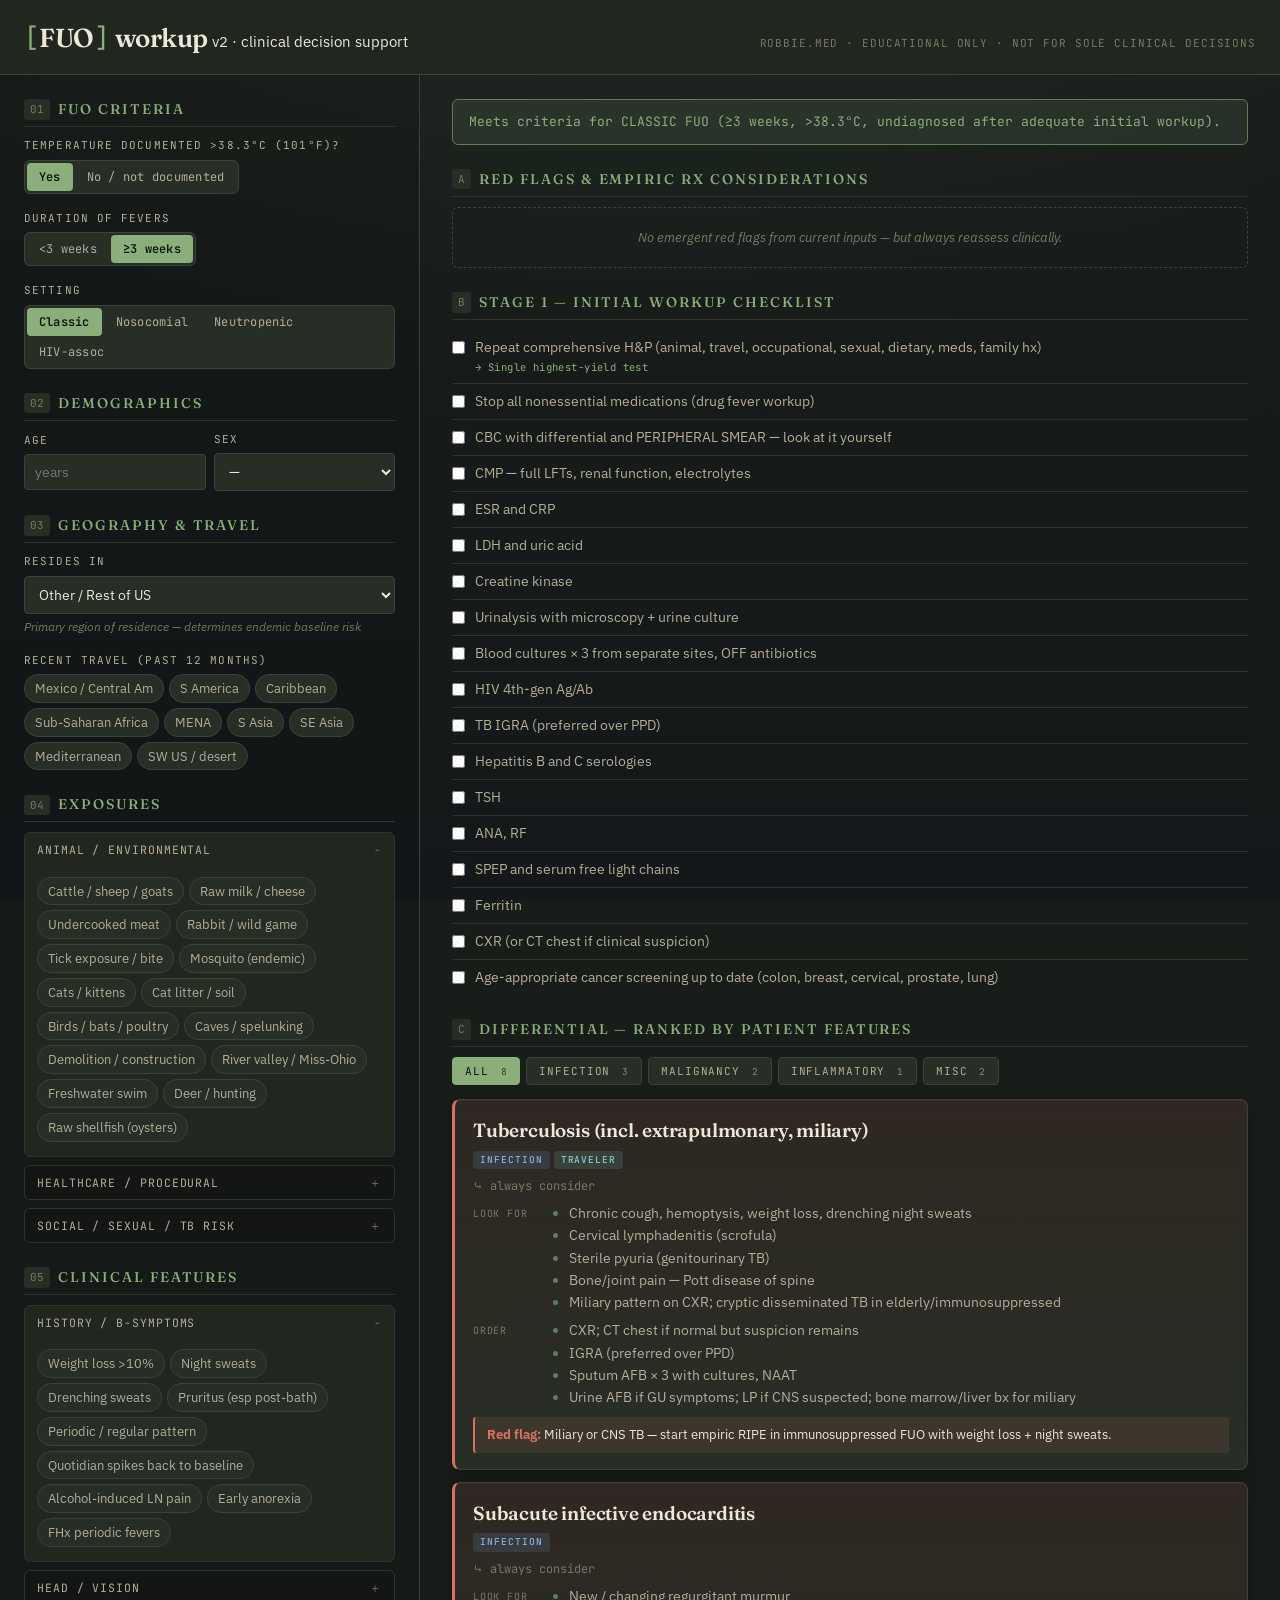
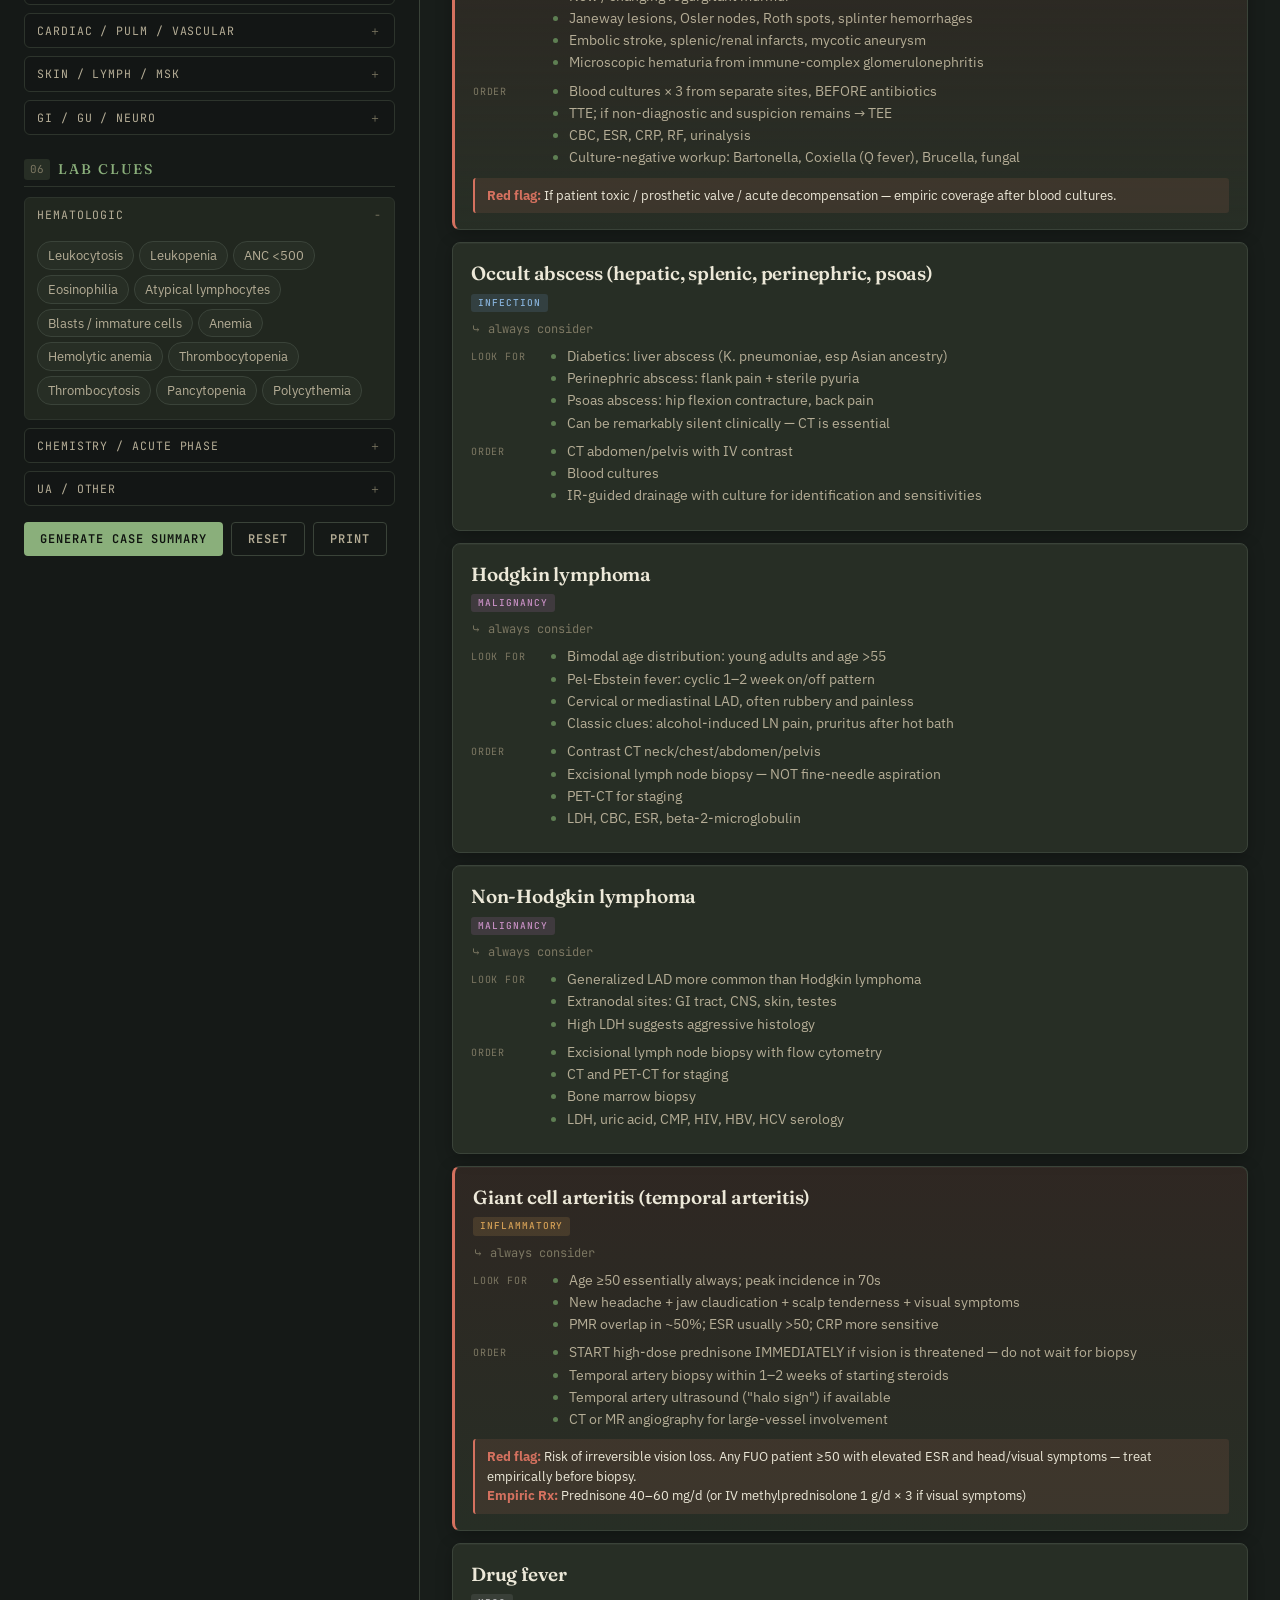
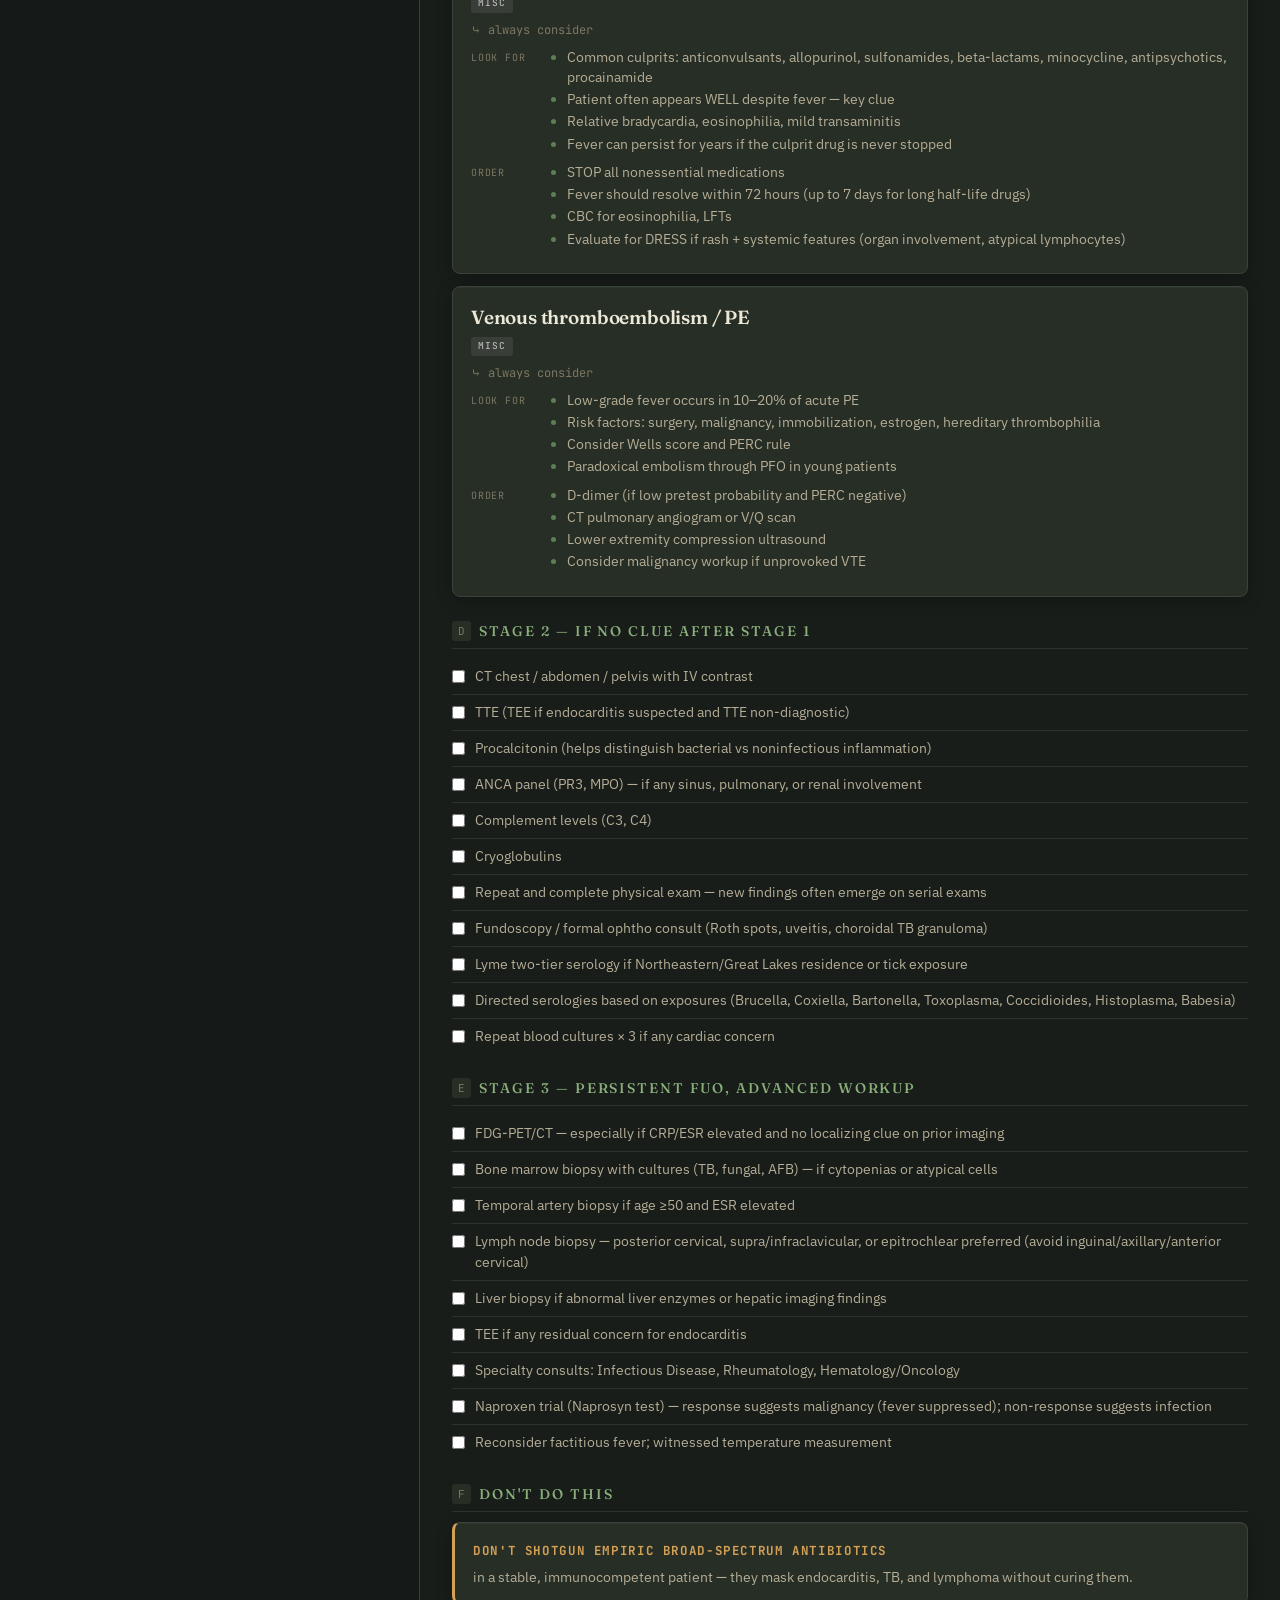
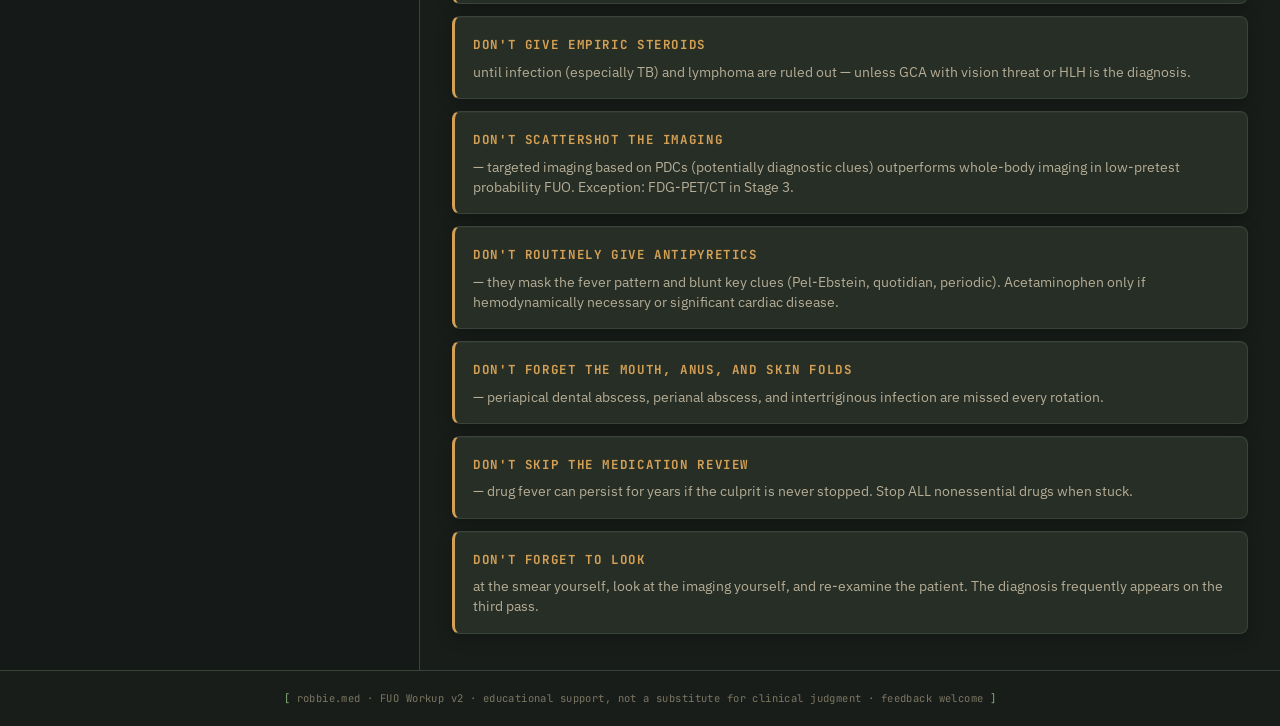
==== commit a0a2f535: "Split into multi-file structure; expand to 68 diseases; evidence-based US regions - Split single-fil" ====
--- a/fuo-workup.html
+++ b/fuo-workup.html
@@ -7,470 +7,21 @@
 <link rel="preconnect" href="https://fonts.googleapis.com">
 <link rel="preconnect" href="https://fonts.gstatic.com" crossorigin>
 <link href="https://fonts.googleapis.com/css2?family=Fraunces:opsz,wght@9..144,400;9..144,500;9..144,600;9..144,700&family=IBM+Plex+Sans:wght@300;400;500;600&family=JetBrains+Mono:wght@400;500;700&display=swap" rel="stylesheet">
-<style>
-:root {
-  --bg: #181d1a;
-  --bg-elev: #21271f;
-  --bg-card: #272e25;
-  --bg-card-hover: #2d352a;
-  --text: #ece8d8;
-  --text-dim: #b5ad96;
-  --text-muted: #7c7762;
-  --accent: #8aaf7b;
-  --accent-deep: #5e7f53;
-  --accent-faint: rgba(138, 175, 123, 0.12);
-  --warning: #d4a056;
-  --warning-faint: rgba(212, 160, 86, 0.12);
-  --danger: #d4715f;
-  --danger-faint: rgba(212, 113, 95, 0.12);
-  --border: #3a4339;
-  --border-soft: #2d342c;
-  --shadow: 0 1px 0 rgba(255,255,255,0.03) inset, 0 4px 16px rgba(0,0,0,0.25);
-}
-
-* { box-sizing: border-box; margin: 0; padding: 0; }
-
-html, body {
-  background: var(--bg);
-  color: var(--text);
-  font-family: 'IBM Plex Sans', system-ui, sans-serif;
-  font-size: 15px;
-  line-height: 1.5;
-  -webkit-font-smoothing: antialiased;
-  min-height: 100vh;
-}
-
-body {
-  background-image:
-    radial-gradient(ellipse 80% 50% at 50% -10%, rgba(138, 175, 123, 0.08), transparent),
-    linear-gradient(180deg, var(--bg) 0%, #14181a 100%);
-  background-attachment: fixed;
-}
-
-header {
-  border-bottom: 1px solid var(--border);
-  padding: 18px 24px 16px;
-  display: flex;
-  align-items: baseline;
-  justify-content: space-between;
-  flex-wrap: wrap;
-  gap: 10px;
-  background: var(--bg-elev);
-  position: sticky;
-  top: 0;
-  z-index: 50;
-  backdrop-filter: blur(6px);
-}
-.logo {
-  font-family: 'Fraunces', serif;
-  font-weight: 600;
-  font-size: 26px;
-  letter-spacing: -0.02em;
-  color: var(--text);
-}
-.logo .bracket { color: var(--accent); font-family: 'JetBrains Mono', monospace; font-weight: 400; }
-.logo .sub {
-  font-family: 'JetBrains Mono', monospace;
-  font-size: 11px;
-  color: var(--text-muted);
-  margin-left: 8px;
-  text-transform: uppercase;
-  letter-spacing: 0.08em;
-}
-.tag {
-  font-family: 'JetBrains Mono', monospace;
-  font-size: 11px;
-  color: var(--text-muted);
-  text-transform: uppercase;
-  letter-spacing: 0.08em;
-}
-.tag a { color: var(--accent); text-decoration: none; }
-.tag a:hover { text-decoration: underline; }
-
-.shell {
-  max-width: 1500px;
-  margin: 0 auto;
-  display: grid;
-  grid-template-columns: 420px 1fr;
-  gap: 0;
-  min-height: calc(100vh - 70px);
-}
-.panel { padding: 24px; }
-.panel-inputs {
-  border-right: 1px solid var(--border);
-  background: rgba(0,0,0,0.12);
-}
-.panel-output { padding: 24px 32px; }
-
-@media (max-width: 900px) {
-  .shell { grid-template-columns: 1fr; }
-  .panel-inputs { border-right: none; border-bottom: 1px solid var(--border); }
-  .panel { padding: 18px; }
-  .panel-output { padding: 18px; }
-}
-
-h2 {
-  font-family: 'Fraunces', serif;
-  font-weight: 500;
-  font-size: 14px;
-  text-transform: uppercase;
-  letter-spacing: 0.14em;
-  color: var(--accent);
-  margin: 24px 0 10px;
-  padding-bottom: 6px;
-  border-bottom: 1px solid var(--border-soft);
-  display: flex;
-  align-items: center;
-  gap: 8px;
-}
-h2:first-child { margin-top: 0; }
-h2 .num {
-  font-family: 'JetBrains Mono', monospace;
-  font-size: 11px;
-  color: var(--text-muted);
-  font-weight: 400;
-  background: var(--bg-card);
-  padding: 2px 6px;
-  border-radius: 3px;
-  letter-spacing: 0;
-}
-h3 {
-  font-family: 'Fraunces', serif;
-  font-weight: 600;
-  font-size: 19px;
-  letter-spacing: -0.01em;
-  margin: 0 0 6px;
-  color: var(--text);
-}
-h4 {
-  font-family: 'JetBrains Mono', monospace;
-  font-weight: 500;
-  font-size: 10.5px;
-  text-transform: uppercase;
-  letter-spacing: 0.12em;
-  color: var(--text-muted);
-  margin: 10px 0 4px;
-}
-
-.field-group { margin-bottom: 16px; }
-.field-group label.lbl {
-  display: block;
-  font-family: 'JetBrains Mono', monospace;
-  font-size: 11px;
-  text-transform: uppercase;
-  letter-spacing: 0.1em;
-  color: var(--text-dim);
-  margin-bottom: 6px;
-}
-input[type="number"], input[type="text"], select {
-  background: var(--bg-card);
-  color: var(--text);
-  border: 1px solid var(--border);
-  border-radius: 4px;
-  padding: 8px 10px;
-  font-family: 'IBM Plex Sans', sans-serif;
-  font-size: 14px;
-  width: 100%;
-  transition: border-color 0.15s;
-}
-input:focus, select:focus { outline: none; border-color: var(--accent); }
-
-.inline-row { display: flex; gap: 8px; align-items: center; flex-wrap: wrap; }
-
-.chips { display: flex; flex-wrap: wrap; gap: 5px; }
-.chip {
-  display: inline-flex;
-  align-items: center;
-  background: var(--bg-card);
-  border: 1px solid var(--border);
-  border-radius: 14px;
-  padding: 4px 10px;
-  font-size: 12.5px;
-  cursor: pointer;
-  user-select: none;
-  transition: all 0.15s;
-  color: var(--text-dim);
-}
-.chip:hover { background: var(--bg-card-hover); color: var(--text); }
-.chip input { display: none; }
-.chip.active {
-  background: var(--accent-faint);
-  border-color: var(--accent);
-  color: var(--accent);
-  font-weight: 500;
-}
-
-.pill-group { display: inline-flex; background: var(--bg-card); border: 1px solid var(--border); border-radius: 6px; padding: 2px; gap: 2px; flex-wrap: wrap; }
-.pill {
-  padding: 5px 12px;
-  font-size: 12px;
-  border-radius: 4px;
-  cursor: pointer;
-  color: var(--text-dim);
-  font-family: 'JetBrains Mono', monospace;
-  letter-spacing: 0.02em;
-}
-.pill input { display: none; }
-.pill.active { background: var(--accent); color: #0e120e; font-weight: 600; }
-
-details.section {
-  margin: 8px 0;
-  border: 1px solid var(--border-soft);
-  border-radius: 6px;
-  background: rgba(0,0,0,0.10);
-}
-details.section[open] { background: var(--bg-elev); }
-details.section > summary {
-  cursor: pointer;
-  padding: 8px 12px;
-  font-family: 'JetBrains Mono', monospace;
-  font-size: 11.5px;
-  text-transform: uppercase;
-  letter-spacing: 0.08em;
-  color: var(--text-dim);
-  display: flex;
-  align-items: center;
-  justify-content: space-between;
-  list-style: none;
-}
-details.section > summary::after { content: '＋'; color: var(--text-muted); font-family: 'JetBrains Mono', monospace; }
-details.section[open] > summary::after { content: '−'; }
-details.section > summary::-webkit-details-marker { display: none; }
-details.section > .body { padding: 10px 12px 14px; }
-.summary-count {
-  font-size: 10px;
-  background: var(--accent-faint);
-  color: var(--accent);
-  padding: 1px 7px;
-  border-radius: 8px;
-  margin-left: 6px;
-}
-
-button.btn {
-  background: var(--accent);
-  color: #0e120e;
-  border: none;
-  padding: 8px 16px;
-  border-radius: 4px;
-  font-family: 'JetBrains Mono', monospace;
-  font-size: 12px;
-  font-weight: 600;
-  text-transform: uppercase;
-  letter-spacing: 0.08em;
-  cursor: pointer;
-  transition: background 0.15s;
-}
-button.btn:hover { background: #9bbc8a; }
-button.btn-ghost {
-  background: transparent;
-  color: var(--text-dim);
-  border: 1px solid var(--border);
-}
-button.btn-ghost:hover { background: var(--bg-card); color: var(--text); }
-
-.actions-row { display: flex; gap: 8px; flex-wrap: wrap; margin-top: 16px; }
-
-.card {
-  background: var(--bg-card);
-  border: 1px solid var(--border);
-  border-radius: 8px;
-  padding: 16px 18px;
-  margin-bottom: 12px;
-  box-shadow: var(--shadow);
-  transition: border-color 0.2s;
-}
-.card.high { border-left: 3px solid var(--accent); }
-.card.alert { border-left: 3px solid var(--danger); background: linear-gradient(180deg, var(--danger-faint), var(--bg-card)); }
-.card.warn { border-left: 3px solid var(--warning); }
-
-.card-head {
-  display: flex;
-  align-items: baseline;
-  justify-content: space-between;
-  gap: 10px;
-  flex-wrap: wrap;
-  margin-bottom: 8px;
-}
-.badge {
-  display: inline-block;
-  font-family: 'JetBrains Mono', monospace;
-  font-size: 9.5px;
-  text-transform: uppercase;
-  letter-spacing: 0.1em;
-  padding: 2px 7px;
-  border-radius: 3px;
-  font-weight: 500;
-}
-.badge.infection { background: rgba(120, 170, 220, 0.15); color: #88b3dc; }
-.badge.malignancy { background: rgba(200, 130, 200, 0.15); color: #c890c4; }
-.badge.inflammatory { background: rgba(220, 170, 90, 0.15); color: var(--warning); }
-.badge.misc { background: rgba(160, 160, 160, 0.15); color: #b5b5b5; }
-.badge.regional { background: var(--accent-faint); color: var(--accent); }
-.badge.global { background: rgba(120, 200, 200, 0.15); color: #88cccc; }
-.badge.match { background: var(--accent); color: #0e120e; font-weight: 700; }
-
-.matches { display: flex; flex-wrap: wrap; gap: 4px; margin: 6px 0 10px; }
-.match-tag {
-  background: var(--accent-faint);
-  color: var(--accent);
-  font-size: 11px;
-  padding: 2px 8px;
-  border-radius: 10px;
-  font-family: 'JetBrains Mono', monospace;
-}
-
-.card .row { display: grid; grid-template-columns: 70px 1fr; gap: 10px; margin: 6px 0; }
-.card .row .label {
-  font-family: 'JetBrains Mono', monospace;
-  font-size: 10px;
-  color: var(--text-muted);
-  text-transform: uppercase;
-  letter-spacing: 0.08em;
-  padding-top: 3px;
-}
-.card .row ul { padding-left: 16px; }
-.card .row ul li { font-size: 13.5px; margin-bottom: 2px; color: var(--text-dim); }
-.card .row ul li::marker { color: var(--accent-deep); }
-.card .row p { font-size: 13.5px; color: var(--text-dim); }
-.card .alert-note {
-  background: var(--danger-faint);
-  border-left: 2px solid var(--danger);
-  padding: 8px 12px;
-  margin-top: 8px;
-  border-radius: 3px;
-  font-size: 13px;
-  color: var(--text);
-}
-.card .alert-note strong { color: var(--danger); }
-
-.checklist { list-style: none; padding: 0; }
-.checklist li {
-  display: flex;
-  align-items: flex-start;
-  gap: 10px;
-  padding: 7px 0;
-  border-bottom: 1px solid var(--border-soft);
-  font-size: 14px;
-  color: var(--text-dim);
-  cursor: pointer;
-}
-.checklist li:last-child { border-bottom: none; }
-.checklist li input { margin-top: 4px; accent-color: var(--accent); flex-shrink: 0; }
-.checklist li.done { color: var(--text-muted); text-decoration: line-through; }
-.checklist li .why {
-  font-family: 'JetBrains Mono', monospace;
-  font-size: 10.5px;
-  color: var(--accent);
-  display: block;
-  margin-top: 2px;
-  letter-spacing: 0.04em;
-}
-
-.fuo-banner {
-  padding: 12px 16px;
-  border-radius: 6px;
-  font-family: 'JetBrains Mono', monospace;
-  font-size: 13px;
-  margin-bottom: 16px;
-  display: flex;
-  align-items: center;
-  gap: 10px;
-}
-.fuo-banner.meets { background: var(--accent-faint); color: var(--accent); border: 1px solid var(--accent-deep); }
-.fuo-banner.partial { background: var(--warning-faint); color: var(--warning); border: 1px solid var(--warning); }
-.fuo-banner.not { background: var(--bg-card); color: var(--text-muted); border: 1px solid var(--border); }
-
-.tabs { display: flex; gap: 6px; margin-bottom: 14px; flex-wrap: wrap; }
-.tab {
-  background: var(--bg-card);
-  border: 1px solid var(--border);
-  border-radius: 4px;
-  padding: 5px 12px;
-  font-family: 'JetBrains Mono', monospace;
-  font-size: 11px;
-  text-transform: uppercase;
-  letter-spacing: 0.08em;
-  color: var(--text-dim);
-  cursor: pointer;
-}
-.tab.active { background: var(--accent); color: #0e120e; border-color: var(--accent); }
-.tab .n { font-size: 9.5px; opacity: 0.7; margin-left: 4px; }
-
-.empty {
-  color: var(--text-muted);
-  font-style: italic;
-  font-size: 13px;
-  padding: 20px;
-  text-align: center;
-  border: 1px dashed var(--border);
-  border-radius: 6px;
-}
-
-.helper { font-size: 12px; color: var(--text-muted); margin-top: 4px; font-style: italic; }
-
-.redflag-strip {
-  background: linear-gradient(90deg, var(--danger-faint), transparent);
-  border-left: 3px solid var(--danger);
-  padding: 10px 14px;
-  margin-bottom: 8px;
-  border-radius: 3px;
-  font-size: 13.5px;
-}
-.redflag-strip strong { color: var(--danger); font-weight: 600; }
-
-@media print {
-  body { background: white; color: black; font-size: 11px; }
-  .panel-inputs, header { display: none; }
-  .panel-output { padding: 0; }
-  .card { background: white; border: 1px solid #ccc; box-shadow: none; page-break-inside: avoid; }
-  .badge { color: black !important; background: #eee !important; }
-}
-
-#summary-output {
-  background: var(--bg-card);
-  border: 1px solid var(--border);
-  border-radius: 6px;
-  padding: 16px;
-  font-family: 'JetBrains Mono', monospace;
-  font-size: 12px;
-  white-space: pre-wrap;
-  max-height: 60vh;
-  overflow-y: auto;
-  color: var(--text);
-  margin-top: 8px;
-  display: none;
-}
-#summary-output.shown { display: block; }
-
-::-webkit-scrollbar { width: 8px; }
-::-webkit-scrollbar-track { background: var(--bg); }
-::-webkit-scrollbar-thumb { background: var(--border); border-radius: 4px; }
-::-webkit-scrollbar-thumb:hover { background: var(--accent-deep); }
-
-footer {
-  font-family: 'JetBrains Mono', monospace;
-  font-size: 10.5px;
-  color: var(--text-muted);
-  padding: 20px 24px;
-  border-top: 1px solid var(--border);
-  text-align: center;
-  letter-spacing: 0.04em;
-}
-footer .em { color: var(--accent); }
-</style>
+<link rel="stylesheet" href="fuo-workup.css">
 </head>
 <body>
 
 <header>
   <div>
     <span class="logo"><span class="bracket">[</span>FUO<span class="bracket">]</span> workup</span>
-    <span class="sub">v1 · clinical decision support</span>
+    <span class="sub">v2 · clinical decision support</span>
   </div>
   <div class="tag">robbie.med · educational only · not for sole clinical decisions</div>
 </header>
 
 <div class="shell">
 
+  <!-- ===== INPUTS PANEL ===== -->
   <aside class="panel panel-inputs">
 
     <h2><span class="num">01</span> FUO criteria</h2>
@@ -517,11 +68,17 @@
     <h2><span class="num">03</span> Geography &amp; travel</h2>
     <div class="field-group">
       <label class="lbl">Resides in</label>
-      <div class="pill-group" data-radio="home">
-        <label class="pill active"><input type="radio" name="home" value="ok" checked>Oklahoma</label>
-        <label class="pill"><input type="radio" name="home" value="other_us">Other US</label>
-        <label class="pill"><input type="radio" name="home" value="international">Abroad</label>
-      </div>
+      <select id="home">
+        <option value="other_us" selected>Other / Rest of US</option>
+        <option value="ms_ohio_valley">Mississippi–Ohio River Valley (MO, TN, KY, AR, IN, OH…)</option>
+        <option value="south_central_us">South-Central US (TX, OK, AR, MO, KS, TN)</option>
+        <option value="sw_us">Southwestern US / Sonoran Desert (AZ, NM, S.CA, W.TX)</option>
+        <option value="northeast_greatlakes">Northeastern US / Great Lakes (New England → MN)</option>
+        <option value="pacific_nw">Pacific Northwest (OR, WA, BC)</option>
+        <option value="gulf_coast">Gulf Coast (TX–FL littoral)</option>
+        <option value="outside_us">Outside US / International</option>
+      </select>
+      <p class="helper">Primary region of residence — determines endemic baseline risk</p>
     </div>
     <div class="field-group">
       <label class="lbl">Recent travel (past 12 months)</label>
@@ -558,6 +115,7 @@
           <label class="chip"><input type="checkbox" value="river_valley"><span>River valley / Miss-Ohio</span></label>
           <label class="chip"><input type="checkbox" value="freshwater"><span>Freshwater swim</span></label>
           <label class="chip"><input type="checkbox" value="deer_hunt"><span>Deer / hunting</span></label>
+          <label class="chip"><input type="checkbox" value="raw_shellfish"><span>Raw shellfish (oysters)</span></label>
         </div>
       </div>
     </details>
@@ -575,7 +133,7 @@
           <label class="chip"><input type="checkbox" value="immunosuppressed"><span>Immunosuppressed</span></label>
           <label class="chip"><input type="checkbox" value="hiv"><span>HIV / known</span></label>
           <label class="chip"><input type="checkbox" value="transplant"><span>Transplant</span></label>
-          <label class="chip"><input type="checkbox" value="new_med"><span>New med (3-6 wk)</span></label>
+          <label class="chip"><input type="checkbox" value="new_med"><span>New med (3–6 wk)</span></label>
         </div>
       </div>
     </details>
@@ -754,6 +312,7 @@
 
   </aside>
 
+  <!-- ===== OUTPUT PANEL ===== -->
   <main class="panel panel-output">
 
     <div id="fuo-status" class="fuo-banner meets">Loading…</div>
@@ -787,1420 +346,10 @@
 </div>
 
 <footer>
-  <span class="em">[</span> robbie.med · FUO Workup v1 · educational support, not a substitute for clinical judgment · feedback welcome <span class="em">]</span>
+  <span class="em">[</span> robbie.med · FUO Workup v2 · educational support, not a substitute for clinical judgment · feedback welcome <span class="em">]</span>
 </footer>
 
-<script>
-const DISEASES = [
-  {
-    id: 'tb', name: 'Tuberculosis (incl. extrapulmonary, miliary)',
-    category: 'infection', alwaysConsider: true, globalFlag: true,
-    triggers: [
-      ['tb_contact', 4], ['hiv', 4], ['homeless', 3], ['incarcerated', 3],
-      ['immunosuppressed', 3], ['weight_loss', 2], ['night_sweats', 2],
-      ['hemoptysis', 3], ['cough', 2], ['lad_localized', 1],
-      ['hypercalcemia', 2], ['pyuria_sterile', 2], ['ssafrica', 2],
-      ['south_asia', 2], ['se_asia', 2]
-    ],
-    lookFor: [
-      'Chronic cough, hemoptysis, weight loss, night sweats',
-      'Cervical lymphadenitis (scrofula)',
-      'Sterile pyuria (genitourinary TB)',
-      'Bone/joint pain (Pott disease in spine)',
-      'Miliary pattern on CXR; cryptic disseminated TB in elderly/immunosuppressed'
-    ],
-    order: [
-      'CXR; CT chest if normal but suspicion remains',
-      'IGRA (preferred) or PPD',
-      'Sputum AFB × 3 with cultures, NAAT',
-      'Urine AFB if GU symptoms; LP if CNS; bone marrow / liver bx for miliary'
-    ],
-    redFlag: 'Miliary or CNS TB — start empiric RIPE in immunosuppressed FUO with weight loss.'
-  },
-  {
-    id: 'endocarditis', name: 'Subacute infective endocarditis',
-    category: 'infection', alwaysConsider: true,
-    triggers: [
-      ['ivdu', 5], ['prosthetic', 5], ['dental_work', 3], ['indwelling_line', 3],
-      ['new_murmur', 5], ['embolic_phenomena', 4], ['splinter_hem', 4],
-      ['recent_surgery', 1], ['thrombocytopenia', 1], ['hematuria_lab', 2],
-      ['proteinuria', 1], ['anemia', 1]
-    ],
-    lookFor: [
-      'New / changing regurgitant murmur',
-      'Janeway lesions, Osler nodes, Roth spots, splinter hemorrhages',
-      'Embolic stroke, splenic/renal infarcts, mycotic aneurysm',
-      'Microscopic hematuria from glomerulonephritis'
-    ],
-    order: [
-      'Blood cultures × 3 from separate sites, BEFORE antibiotics',
-      'TTE; if non-diagnostic and suspicion remains → TEE',
-      'CBC, ESR, CRP, RF, urinalysis',
-      'Culture-negative workup: Bartonella, Coxiella (Q fever), Brucella, fungal'
-    ],
-    redFlag: 'If patient toxic / prosthetic valve / acute decompensation — empiric coverage after blood cultures.'
-  },
-  {
-    id: 'brucellosis', name: 'Brucellosis',
-    category: 'infection', regional: true,
-    triggers: [
-      ['cattle_sheep_goat', 5], ['raw_milk', 5], ['undercooked_meat', 3],
-      ['mediterranean', 3], ['me_nafrica', 3], ['sacroiliitis', 3],
-      ['transaminitis', 2], ['leukopenia', 2], ['hepatomegaly', 1],
-      ['splenomegaly', 2], ['arthralgia', 1], ['night_sweats', 2]
-    ],
-    lookFor: [
-      'Undulant fever pattern, malodorous sweats',
-      'Sacroiliitis or peripheral arthritis',
-      'Hepatosplenomegaly, mild transaminitis',
-      'Can cause culture-negative endocarditis'
-    ],
-    order: [
-      'Brucella serology (SAT) and blood cultures (hold ≥21 days; alert lab)',
-      'Bone marrow culture if blood cultures negative',
-      'MRI SI joints if back pain'
-    ]
-  },
-  {
-    id: 'qfever', name: 'Q fever (Coxiella burnetii)',
-    category: 'infection', regional: true,
-    triggers: [
-      ['cattle_sheep_goat', 5], ['raw_milk', 3], ['transaminitis', 3],
-      ['atypical_pneumonia', 3], ['cough', 1], ['hepatomegaly', 2],
-      ['prosthetic', 2]
-    ],
-    lookFor: [
-      'Atypical pneumonia with markedly elevated AST/ALT',
-      'Granulomatous hepatitis ("doughnut granulomas")',
-      'Chronic Q fever: culture-negative endocarditis (esp prosthetic valve)'
-    ],
-    order: [
-      'Coxiella burnetii phase I and II IgG (IFA)',
-      'Echocardiography if persistent or with cardiac history',
-      'Doxycycline if highly suspected with hepatitis'
-    ]
-  },
-  {
-    id: 'rmsf', name: 'Rocky Mountain Spotted Fever',
-    category: 'infection', regional: true,
-    triggers: [
-      ['tick', 6], ['rash_wrists_ankles', 6], ['new_headache', 2],
-      ['myalgia', 2], ['thrombocytopenia', 3], ['transaminitis', 3],
-      ['hyponatremia', 3]
-    ],
-    lookFor: [
-      'OK is consistently top 3 US states for incidence',
-      'Maculopapular → petechial rash starting wrists/ankles → central (palms/soles late)',
-      'Rash often absent or late in first 5 days; "spotless" RMSF possible',
-      'Triad: fever + headache + myalgia in spring/summer',
-      'Hyponatremia, thrombocytopenia, transaminitis are classic'
-    ],
-    order: [
-      'EMPIRIC doxycycline immediately — do not wait for serology',
-      'RMSF IgG/IgM (acute and convalescent at 2–4 wk)',
-      'Skin biopsy with IFA if rash present',
-      'PCR available at some labs'
-    ],
-    redFlag: 'Mortality rises sharply after day 5. Treat empirically on suspicion in any OK febrile patient with tick exposure or unexplained thrombocytopenia + transaminitis.',
-    empiricRx: 'Doxycycline 100 mg PO/IV BID (all ages including children — AAP-endorsed)'
-  },
-  {
-    id: 'ehrlichiosis', name: 'Ehrlichiosis / Anaplasmosis',
-    category: 'infection', regional: true,
-    triggers: [
-      ['tick', 5], ['leukopenia', 3], ['thrombocytopenia', 3],
-      ['transaminitis', 3], ['new_headache', 2], ['myalgia', 2]
-    ],
-    lookFor: [
-      'Lone Star tick endemic in OK (ehrlichiosis)',
-      'Headache, fever, myalgias WITHOUT prominent rash in adults',
-      'Leukopenia + thrombocytopenia + transaminitis triad',
-      'Morulae in monocytes (Ehrlichia) or granulocytes (Anaplasma) on smear — rare'
-    ],
-    order: [
-      'Empiric doxycycline same as RMSF',
-      'PCR (most sensitive in first week)',
-      'Serology (IFA) acute + convalescent'
-    ]
-  },
-  {
-    id: 'tularemia', name: 'Tularemia',
-    category: 'infection', regional: true,
-    triggers: [
-      ['rabbit_wildgame', 6], ['tick', 4], ['deer_hunt', 3],
-      ['lad_localized', 3], ['transaminitis', 2]
-    ],
-    lookFor: [
-      'OK among top US states for incidence',
-      'Ulceroglandular: painful ulcer at inoculation + regional LAD',
-      'Typhoidal form: undifferentiated fever, no rash, hepatosplenomegaly',
-      'Pneumonic form from aerosol exposure'
-    ],
-    order: [
-      'Tularemia serology (microagglutination); titer ≥1:160 suggestive',
-      'Alert lab — high biohazard, do NOT do routine culture without notification',
-      'Streptomycin or gentamicin preferred; ciprofloxacin alternative'
-    ]
-  },
-  {
-    id: 'histo', name: 'Histoplasmosis',
-    category: 'infection', regional: true,
-    triggers: [
-      ['birds_bats', 5], ['caves', 4], ['demolition', 4], ['river_valley', 4],
-      ['immunosuppressed', 3], ['hiv', 3], ['lad_generalized', 2],
-      ['splenomegaly', 2], ['hepatomegaly', 2], ['pancytopenia', 3],
-      ['transaminitis', 2]
-    ],
-    lookFor: [
-      'Ohio/Mississippi River valley exposures including parts of E OK',
-      'Disseminated in immunocompromised → pancytopenia, HSM, mucosal ulcers',
-      'Mediastinal LAD on imaging',
-      'Adrenal involvement → adrenal insufficiency'
-    ],
-    order: [
-      'Histoplasma urine + serum antigen (best sensitivity in disseminated)',
-      'Serology (CF and ID)',
-      'Bone marrow biopsy with stains/culture if disseminated suspected'
-    ]
-  },
-  {
-    id: 'blasto', name: 'Blastomycosis',
-    category: 'infection', regional: true,
-    triggers: [
-      ['river_valley', 5], ['demolition', 2], ['bone_pain', 2], ['cough', 2]
-    ],
-    lookFor: [
-      'River valleys, soil exposure; OK is geographically possible',
-      'Pulmonary disease ± verrucous skin lesions',
-      'Bony involvement, prostatic disease',
-      'Mimics malignancy on CXR'
-    ],
-    order: [
-      'Blastomyces urine antigen (cross-reacts with Histo)',
-      'Sputum / tissue fungal cultures and KOH',
-      'Skin biopsy if lesions present'
-    ]
-  },
-  {
-    id: 'cocci', name: 'Coccidioidomycosis',
-    category: 'infection', globalFlag: true,
-    triggers: [
-      ['sw_us', 5], ['mexico_central', 3], ['eosinophilia', 3],
-      ['erythema_nodosum', 3], ['arthralgia', 2], ['cough', 2]
-    ],
-    lookFor: [
-      'SW US (Arizona, central CA, S NM) and N Mexico exposure',
-      '"Valley fever": fever + EN/EM + arthralgias + eosinophilia',
-      'Disseminated disease in Filipino/African ancestry, pregnancy, immunosuppression'
-    ],
-    order: [
-      'Coccidioides serology (IgM/IgG by EIA, then ID for confirmation)',
-      'Urine antigen if disseminated suspected',
-      'CXR + chest CT'
-    ]
-  },
-  {
-    id: 'ebv', name: 'EBV (mononucleosis / chronic active)',
-    category: 'infection',
-    triggers: [
-      ['pharyngitis', 3], ['lad_generalized', 3], ['atypical_lymph', 4],
-      ['splenomegaly', 3], ['transaminitis', 3], ['lad_localized', 1]
-    ],
-    lookFor: [
-      'Exudative pharyngitis (may be remote/missed)',
-      'Posterior cervical LAD prominent',
-      'Splenomegaly, transaminitis',
-      'Atypical lymphocytes (>10%) on smear'
-    ],
-    order: [
-      'Heterophile antibody (monospot) — can be falsely negative early',
-      'EBV VCA IgM/IgG, EBNA',
-      'EBV PCR if chronic active or post-transplant'
-    ]
-  },
-  {
-    id: 'cmv', name: 'CMV',
-    category: 'infection',
-    triggers: [
-      ['transplant', 4], ['hiv', 3], ['immunosuppressed', 3],
-      ['atypical_lymph', 3], ['transaminitis', 3], ['transfusion', 2]
-    ],
-    lookFor: [
-      'Mononucleosis-like syndrome in immunocompetent (less LAD/pharyngitis than EBV)',
-      'In transplant/HIV: retinitis, colitis, pneumonitis, hepatitis',
-      'Tissue-invasive disease confirmed on biopsy'
-    ],
-    order: [
-      'CMV PCR (quantitative)',
-      'CMV IgM/IgG',
-      'Tissue biopsy with IHC if organ-invasive suspected'
-    ]
-  },
-  {
-    id: 'acute_hiv', name: 'Acute HIV (seroconversion)',
-    category: 'infection',
-    triggers: [
-      ['msm_new_partners', 5], ['commercial_sex', 4], ['ivdu', 4],
-      ['pharyngitis', 2], ['lad_generalized', 3], ['morbilliform', 2], ['leukopenia', 2]
-    ],
-    lookFor: [
-      'Mononucleosis-like illness 2–4 wk after exposure',
-      'Maculopapular rash, oral/genital ulcers, pharyngitis, LAD',
-      'Aseptic meningitis possible'
-    ],
-    order: [
-      '4th-generation HIV Ag/Ab (detects p24 in acute infection)',
-      'HIV RNA viral load if suspicion high and Ag/Ab negative',
-      'Repeat in 2–4 weeks if initial negative and suspicion remains'
-    ]
-  },
-  {
-    id: 'toxo', name: 'Toxoplasmosis',
-    category: 'infection',
-    triggers: [
-      ['cat_feces', 4], ['undercooked_meat', 4], ['immunosuppressed', 3],
-      ['hiv', 3], ['lad_localized', 3], ['atypical_lymph', 1]
-    ],
-    lookFor: [
-      'Bilateral, non-tender posterior cervical LAD in immunocompetent',
-      'Reactivation in HIV/transplant: encephalitis (ring-enhancing lesions)',
-      'Chorioretinitis'
-    ],
-    order: [
-      'Toxoplasma IgM/IgG (avidity testing for timing)',
-      'CSF PCR if CNS disease suspected',
-      'Brain MRI in HIV with CD4 <100'
-    ]
-  },
-  {
-    id: 'csd', name: 'Cat scratch disease (Bartonella henselae)',
-    category: 'infection',
-    triggers: [
-      ['cats_kittens', 6], ['lad_localized', 4]
-    ],
-    lookFor: [
-      'Tender regional LAD draining the inoculation site, weeks after kitten scratch',
-      'Atypical: hepatosplenic disease, neuroretinitis, FUO esp in children',
-      'B. quintana → trench fever, culture-negative endocarditis'
-    ],
-    order: [
-      'Bartonella henselae IgG (titers ≥1:256 suggestive)',
-      'PCR or Warthin-Starry stain on tissue if needed',
-      'Echo if endocarditis suspected'
-    ]
-  },
-  {
-    id: 'typhoid', name: 'Typhoid / paratyphoid (S. typhi)',
-    category: 'infection', globalFlag: true,
-    triggers: [
-      ['south_asia', 6], ['mexico_central', 3], ['ssafrica', 3],
-      ['relative_brady', 4], ['leukopenia', 3], ['transaminitis', 2],
-      ['hepatomegaly', 1], ['abd_pain', 2]
-    ],
-    lookFor: [
-      'Stepwise fever, relative bradycardia (Faget sign)',
-      'Rose spots (faint blanching trunk macules)',
-      'Constipation early → diarrhea later; risk of intestinal perforation week 3'
-    ],
-    order: [
-      'Blood cultures × 3 (highest yield week 1)',
-      'Stool and bone marrow culture (highest sensitivity)',
-      'Typhidot / Widal serology limited utility'
-    ]
-  },
-  {
-    id: 'malaria', name: 'Malaria',
-    category: 'infection', globalFlag: true,
-    triggers: [
-      ['ssafrica', 8], ['south_asia', 5], ['se_asia', 5],
-      ['caribbean', 3], ['south_america', 4], ['mexico_central', 3],
-      ['periodic_pattern', 4], ['hemolytic_anemia', 4],
-      ['thrombocytopenia', 3], ['mosquito', 4], ['splenomegaly', 2]
-    ],
-    lookFor: [
-      'Periodic fever pattern: tertian (q48h, P. vivax/ovale/falciparum), quartan (q72h, P. malariae)',
-      'Hemolytic anemia, thrombocytopenia, hyperbilirubinemia',
-      'P. falciparum: cerebral malaria, ARDS, AKI, severe anemia — medical emergency'
-    ],
-    order: [
-      'THICK and THIN smears × 3 over 24–48 h + rapid diagnostic test (RDT)',
-      'Quantify parasitemia % if positive',
-      'PCR for species confirmation in select cases'
-    ],
-    redFlag: 'ALWAYS rule out malaria FIRST in any febrile returned traveler from endemic area. Falciparum can kill within 24 h.'
-  },
-  {
-    id: 'leish', name: 'Visceral leishmaniasis (kala-azar)',
-    category: 'infection', globalFlag: true,
-    triggers: [
-      ['mediterranean', 5], ['me_nafrica', 5], ['south_asia', 5],
-      ['ssafrica', 4], ['south_america', 3], ['splenomegaly', 5],
-      ['hepatomegaly', 3], ['pancytopenia', 4], ['hiv', 3]
-    ],
-    lookFor: [
-      'Massive splenomegaly out of proportion',
-      'Pancytopenia, hypergammaglobulinemia (polyclonal)',
-      'Hyperpigmentation ("kala-azar" = "black sickness")'
-    ],
-    order: [
-      'rK39 rapid antigen test',
-      'Bone marrow or splenic aspirate with Giemsa stain (amastigotes)',
-      'PCR for Leishmania species'
-    ]
-  },
-  {
-    id: 'schisto', name: 'Schistosomiasis',
-    category: 'infection', globalFlag: true,
-    triggers: [
-      ['freshwater', 5], ['ssafrica', 4], ['south_america', 3],
-      ['se_asia', 3], ['me_nafrica', 3], ['eosinophilia', 5],
-      ['hematuria', 3], ['hepatomegaly', 2]
-    ],
-    lookFor: [
-      'Acute Katayama fever: weeks after freshwater exposure; fever + urticaria + eosinophilia',
-      'S. haematobium: terminal hematuria, bladder dysfunction',
-      'S. mansoni/japonicum: hepatosplenic disease, portal hypertension'
-    ],
-    order: [
-      'Stool and/or urine for ova',
-      'Schistosoma serology (Sm/Sj/Sh)',
-      'Eosinophil count; consider biopsy of bladder/rectum if persistent'
-    ]
-  },
-  {
-    id: 'amebic', name: 'Amebic liver abscess (E. histolytica)',
-    category: 'infection', globalFlag: true,
-    triggers: [
-      ['mexico_central', 4], ['south_asia', 4], ['ssafrica', 3],
-      ['ruq_pain', 4], ['cholestasis', 3], ['hepatomegaly', 3],
-      ['leukocytosis', 1]
-    ],
-    lookFor: [
-      'Single right hepatic lobe abscess, typically without prior dysentery',
-      'RUQ pain, fever, tender hepatomegaly, elevated alk phos',
-      'Stool typically negative for trophozoites by time abscess develops'
-    ],
-    order: [
-      'US or CT abdomen',
-      'E. histolytica serology (highly sensitive in extra-intestinal disease)',
-      'Aspirate ("anchovy paste") only if dx unclear or rupture risk'
-    ]
-  },
-  {
-    id: 'lepto', name: 'Leptospirosis',
-    category: 'infection', globalFlag: true,
-    triggers: [
-      ['freshwater', 5], ['conj_suffusion', 5], ['jaundice', 3],
-      ['transaminitis', 2], ['thrombocytopenia', 2]
-    ],
-    lookFor: [
-      'Freshwater / sewer / rodent exposure',
-      'Conjunctival suffusion (very characteristic)',
-      'Biphasic illness; Weil disease = jaundice + AKI + hemorrhage'
-    ],
-    order: [
-      'Leptospira IgM (MAT is reference, but IgM widely available)',
-      'PCR (acute phase)',
-      'Blood cx in first week, urine cx after'
-    ]
-  },
-  {
-    id: 'whipple', name: 'Whipple disease (T. whipplei)',
-    category: 'infection',
-    triggers: [
-      ['chronic_diarrhea', 4], ['arthralgia', 3], ['weight_loss', 3],
-      ['lad_generalized', 2]
-    ],
-    lookFor: [
-      'Older male; chronic seronegative arthralgia (often precedes GI by years)',
-      'Diarrhea, malabsorption, weight loss',
-      'CNS involvement: oculomasticatory myorhythmia (pathognomonic)'
-    ],
-    order: [
-      'Duodenal biopsy: PAS+ macrophages',
-      'T. whipplei PCR on tissue / CSF / synovial fluid'
-    ]
-  },
-  {
-    id: 'abscess', name: 'Occult abscess (hepatic, splenic, perinephric, psoas)',
-    category: 'infection', alwaysConsider: true,
-    triggers: [
-      ['ruq_pain', 3], ['flank_pain', 3], ['abd_pain', 2],
-      ['cholestasis', 2], ['leukocytosis', 2], ['immunosuppressed', 2],
-      ['recent_surgery', 2]
-    ],
-    lookFor: [
-      'Diabetics: liver abscess (K. pneumoniae, esp Asian ancestry)',
-      'Perinephric: flank pain + sterile pyuria',
-      'Psoas: hip flexion contracture, back pain'
-    ],
-    order: [
-      'CT abdomen/pelvis with IV contrast',
-      'Blood cultures',
-      'IR-guided drainage with culture'
-    ]
-  },
-  {
-    id: 'osteo', name: 'Vertebral osteomyelitis / discitis',
-    category: 'infection',
-    triggers: [
-      ['ivdu', 3], ['indwelling_line', 2], ['sacroiliitis', 2],
-      ['esr_high', 3], ['esr_very_high', 4], ['bone_pain', 4]
-    ],
-    lookFor: [
-      'Focal back pain, often without fever spike',
-      'Markedly elevated ESR/CRP',
-      'S. aureus most common; consider brucella, TB, fungal in chronic'
-    ],
-    order: [
-      'MRI spine with contrast',
-      'Blood cultures',
-      'CT-guided bone biopsy if blood cultures negative'
-    ]
-  },
-  {
-    id: 'dental', name: 'Periapical / dental abscess',
-    category: 'infection',
-    triggers: [
-      ['dental_pain', 4], ['dental_work', 1]
-    ],
-    lookFor: [
-      'Often missed; look in the mouth!',
-      'May seed endocarditis or brain abscess',
-      'Tender percussion of teeth'
-    ],
-    order: [
-      'Dental exam + panoramic X-ray (Panorex)',
-      'CT face if deep space infection suspected'
-    ]
-  },
-  {
-    id: 'sinusitis', name: 'Chronic sinusitis',
-    category: 'infection',
-    triggers: [
-      ['facial_pain', 3]
-    ],
-    lookFor: [
-      'Often underappreciated in hospitalized / NG-tube patients',
-      'Fungal sinusitis in immunosuppressed = emergency'
-    ],
-    order: [
-      'CT sinuses without contrast',
-      'ENT consult for endoscopic biopsy if invasive fungal suspected'
-    ]
-  },
-  {
-    id: 'hodgkin', name: 'Hodgkin lymphoma',
-    category: 'malignancy', alwaysConsider: true,
-    triggers: [
-      ['weight_loss', 3], ['drenching_sweats', 3], ['night_sweats', 2],
-      ['pruritus', 4], ['alcohol_ln_pain', 5], ['lad_localized', 4],
-      ['periodic_pattern', 2], ['esr_high', 2], ['elevated_ldh', 2]
-    ],
-    lookFor: [
-      'Bimodal age distribution (young adult and >55)',
-      'Pel-Ebstein fever (cyclic 1–2 wk on/off)',
-      'Cervical or mediastinal LAD, often rubbery and painless',
-      'Classic teaching: alcohol-induced LN pain, pruritus after hot bath'
-    ],
-    order: [
-      'Contrast CT neck/chest/abd/pelvis',
-      'Excisional lymph node biopsy (NOT FNA)',
-      'PET-CT for staging',
-      'LDH, CBC, ESR, b2-microglobulin'
-    ]
-  },
-  {
-    id: 'nhl', name: 'Non-Hodgkin lymphoma',
-    category: 'malignancy', alwaysConsider: true,
-    triggers: [
-      ['weight_loss', 2], ['drenching_sweats', 2], ['night_sweats', 2],
-      ['lad_generalized', 4], ['hepatomegaly', 2], ['splenomegaly', 3],
-      ['elevated_ldh', 3], ['anemia', 1], ['hiv', 2], ['immunosuppressed', 2]
-    ],
-    lookFor: [
-      'Generalized LAD more common than HL',
-      'Extranodal sites: GI, CNS, skin, testes',
-      'High LDH suggests high-grade disease'
-    ],
-    order: [
-      'Excisional lymph node biopsy',
-      'CT and PET-CT staging',
-      'Bone marrow biopsy',
-      'LDH, uric acid, CMP, HIV, HBV, HCV'
-    ]
-  },
-  {
-    id: 'leukemia', name: 'Acute leukemia',
-    category: 'malignancy',
-    triggers: [
-      ['blasts', 6], ['pancytopenia', 4], ['anc_low', 3],
-      ['bone_pain', 3], ['lad_generalized', 1], ['splenomegaly', 2],
-      ['anemia', 1], ['thrombocytopenia', 2], ['elevated_ldh', 1]
-    ],
-    lookFor: [
-      'Pancytopenia or blast cells on peripheral smear',
-      'Gum hypertrophy (AML M5), DIC (APL)',
-      'Bone pain, especially in children'
-    ],
-    order: [
-      'Peripheral smear with manual differential',
-      'Bone marrow biopsy with flow cytometry, cytogenetics, FISH',
-      'LDH, uric acid, coags + fibrinogen'
-    ]
-  },
-  {
-    id: 'rcc', name: 'Renal cell carcinoma',
-    category: 'malignancy',
-    triggers: [
-      ['hematuria', 4], ['hematuria_lab', 4], ['flank_pain', 3],
-      ['weight_loss', 2], ['polycythemia', 3], ['hypercalcemia', 2],
-      ['elevated_ldh', 1]
-    ],
-    lookFor: [
-      'Classic triad (hematuria + flank pain + palpable mass) only in ~10%',
-      'Can present with FUO alone — "internist\'s tumor"',
-      'Paraneoplastic: erythrocytosis (EPO), hypercalcemia (PTHrP), Stauffer (liver dysfunction without mets)'
-    ],
-    order: [
-      'CT abdomen/pelvis with and without contrast (renal mass protocol)',
-      'Urinalysis',
-      'CBC, calcium, alkaline phosphatase'
-    ]
-  },
-  {
-    id: 'hcc', name: 'Hepatocellular carcinoma',
-    category: 'malignancy',
-    triggers: [
-      ['cirrhosis', 5], ['hbv_hcv', 4], ['alcohol_use', 2],
-      ['ruq_pain', 3], ['weight_loss', 3], ['jaundice', 2],
-      ['hepatomegaly', 3], ['transaminitis', 1]
-    ],
-    lookFor: [
-      'Underlying cirrhosis (HBV, HCV, alcohol, MASH)',
-      'Decompensation of stable cirrhosis can be presenting feature',
-      'Often missed if surveillance imaging not current'
-    ],
-    order: [
-      'Multiphase liver CT or MRI (LI-RADS criteria)',
-      'AFP (poor sensitivity alone)'
-    ]
-  },
-  {
-    id: 'myxoma', name: 'Atrial myxoma',
-    category: 'malignancy',
-    triggers: [
-      ['embolic_phenomena', 4], ['new_murmur', 3], ['weight_loss', 2],
-      ['esr_high', 2], ['anemia', 1]
-    ],
-    lookFor: [
-      'Constitutional symptoms mimicking endocarditis or vasculitis',
-      'Tumor "plop" on auscultation; murmur position-dependent',
-      'Embolic stroke in young patient without other risk factors'
-    ],
-    order: [
-      'TTE (usually diagnostic); TEE for confirmation',
-      'Cardiac MRI for characterization'
-    ]
-  },
-  {
-    id: 'castleman', name: 'Castleman disease',
-    category: 'malignancy',
-    triggers: [
-      ['lad_generalized', 4], ['lad_localized', 2], ['hiv', 3],
-      ['anemia', 2], ['elevated_ldh', 1], ['splenomegaly', 2]
-    ],
-    lookFor: [
-      'Unicentric: single LN mass, often mediastinal/abdominal',
-      'Multicentric: HHV-8 associated, often with HIV; systemic illness',
-      'IL-6 driven inflammation'
-    ],
-    order: [
-      'Excisional LN biopsy with HHV-8 stain',
-      'HIV and HHV-8 serology, IL-6 levels',
-      'CT staging'
-    ]
-  },
-  {
-    id: 'mm', name: 'Multiple myeloma',
-    category: 'malignancy',
-    triggers: [
-      ['bone_pain', 4], ['anemia', 3], ['hypercalcemia', 4],
-      ['esr_very_high', 3]
-    ],
-    lookFor: [
-      'CRAB: hyperCalcemia, Renal failure, Anemia, Bone lesions',
-      'Rouleaux on smear; markedly elevated total protein with low albumin (high gap)'
-    ],
-    order: [
-      'SPEP and serum free light chains (kappa/lambda ratio)',
-      'UPEP with Bence Jones',
-      'Skeletal survey or whole-body MRI/PET',
-      'Bone marrow biopsy if abnormal protein studies'
-    ]
-  },
-  {
-    id: 'crc', name: 'Colorectal carcinoma',
-    category: 'malignancy',
-    triggers: [
-      ['weight_loss', 2], ['anemia', 3], ['abd_pain', 1]
-    ],
-    lookFor: [
-      'Iron-deficiency anemia in adult (esp male, post-menopausal female) — colonoscopy',
-      'Right-sided CRC may present with FUO due to local infection'
-    ],
-    order: [
-      'Colonoscopy',
-      'CT abdomen/pelvis',
-      'Iron studies, CEA'
-    ]
-  },
-  {
-    id: 'still', name: "Adult-onset Still's disease",
-    category: 'inflammatory',
-    triggers: [
-      ['quotidian', 5], ['salmon_evanescent', 5], ['pharyngitis', 3],
-      ['arthritis', 3], ['arthralgia', 2], ['leukocytosis', 4],
-      ['ferritin_high', 3], ['ferritin_extreme', 5], ['lad_generalized', 2],
-      ['splenomegaly', 2], ['hepatomegaly', 1], ['elevated_ldh', 1]
-    ],
-    lookFor: [
-      'Yamaguchi criteria: quotidian fever, salmon rash, arthralgia, leukocytosis',
-      'Sore throat is an underappreciated early feature',
-      'Markedly elevated ferritin (often >10,000), low glycosylated ferritin %'
-    ],
-    order: [
-      'Ferritin (and glycosylated ferritin if available)',
-      'CBC with differential, LFTs, ESR/CRP',
-      'ANA and RF (typically negative in Still)',
-      'Rheumatology consult'
-    ]
-  },
-  {
-    id: 'gca', name: 'Giant cell arteritis (temporal arteritis)',
-    category: 'inflammatory', alwaysConsider: true,
-    triggers: [
-      ['new_headache', 4], ['jaw_claudication', 6], ['scalp_tender', 5],
-      ['vision_change', 6], ['prox_stiff', 3], ['esr_high', 3],
-      ['esr_very_high', 5], ['anemia', 2]
-    ],
-    lookFor: [
-      'Age ≥50 (essentially always); peak 70s',
-      'New headache + jaw claudication + scalp tenderness + visual symptoms',
-      'PMR overlap in ~50%',
-      'ESR usually >50; CRP more sensitive'
-    ],
-    order: [
-      'START high-dose prednisone IMMEDIATELY if vision threatened (do not wait for biopsy)',
-      'Temporal artery biopsy within 1–2 weeks of starting steroids',
-      'Temporal artery ultrasound ("halo sign") if available',
-      'CT or MR angiography for large-vessel involvement'
-    ],
-    redFlag: 'Risk of irreversible vision loss. In any FUO patient ≥50 with elevated ESR and any head/visual symptoms — treat empirically.',
-    empiricRx: 'Prednisone 40–60 mg/d (60–80 mg or IV methylpred 1g × 3d if visual symptoms)'
-  },
-  {
-    id: 'pmr', name: 'Polymyalgia rheumatica',
-    category: 'inflammatory',
-    triggers: [
-      ['prox_stiff', 5], ['esr_high', 3], ['esr_very_high', 3],
-      ['arthralgia', 1]
-    ],
-    lookFor: [
-      'Age ≥50; bilateral shoulder + hip girdle aching/stiffness',
-      'Morning stiffness >45 min',
-      'Dramatic response to low-dose prednisone (15 mg) within days'
-    ],
-    order: [
-      'ESR, CRP, CK (normal in PMR)',
-      'Trial of prednisone 15 mg with clinical response as confirmation',
-      'Screen for concurrent GCA'
-    ]
-  },
-  {
-    id: 'sle', name: 'Systemic lupus erythematosus',
-    category: 'inflammatory',
-    triggers: [
-      ['malar_rash', 4], ['arthritis', 2], ['arthralgia', 2],
-      ['pleuritic_pain', 2], ['leukopenia', 3], ['thrombocytopenia', 2],
-      ['anemia', 2], ['proteinuria', 3], ['hematuria_lab', 2]
-    ],
-    lookFor: [
-      'Young female; multisystem involvement',
-      'Malar rash, photosensitivity, oral ulcers, serositis, arthritis, nephritis, cytopenias',
-      'Acute SLE can present with FUO without skin/joint findings'
-    ],
-    order: [
-      'ANA (sensitive), then anti-dsDNA, anti-Smith (specific)',
-      'Complement C3/C4 (low in active disease)',
-      'Urinalysis with sediment, spot UPCR',
-      'CBC, antiphospholipid panel'
-    ]
-  },
-  {
-    id: 'pan', name: 'Polyarteritis nodosa',
-    category: 'inflammatory',
-    triggers: [
-      ['mononeuritis', 5], ['hbv_hcv', 3], ['abd_pain', 2],
-      ['weight_loss', 2], ['proteinuria', 2], ['hematuria_lab', 2]
-    ],
-    lookFor: [
-      'Medium-vessel vasculitis sparing lungs',
-      'Hypertension, renal infarcts, mesenteric ischemia',
-      'Mononeuritis multiplex (foot/wrist drop)',
-      'HBV association (~30%)'
-    ],
-    order: [
-      'CT angio of abdominal vasculature (microaneurysms)',
-      'HBV serology',
-      'Tissue biopsy (sural nerve or skin)',
-      'ANCA usually NEGATIVE in PAN'
-    ]
-  },
-  {
-    id: 'anca', name: 'ANCA-associated vasculitis (GPA, MPA, EGPA)',
-    category: 'inflammatory',
-    triggers: [
-      ['facial_pain', 3], ['hemoptysis', 4], ['eosinophilia', 4],
-      ['mononeuritis', 3], ['proteinuria', 3], ['hematuria_lab', 4],
-      ['atypical_pneumonia', 3]
-    ],
-    lookFor: [
-      'GPA: sinus/nasal disease + lung nodules + glomerulonephritis (c-ANCA/PR3)',
-      'MPA: pulmonary-renal syndrome (p-ANCA/MPO)',
-      'EGPA: asthma + eosinophilia + neuropathy (p-ANCA in ~40%)'
-    ],
-    order: [
-      'ANCA (PR3, MPO), urinalysis with sediment',
-      'CT chest, sinus imaging',
-      'Renal or pulmonary biopsy for definitive diagnosis'
-    ]
-  },
-  {
-    id: 'takayasu', name: 'Takayasu arteritis',
-    category: 'inflammatory',
-    triggers: [
-      ['esr_high', 2], ['weight_loss', 2]
-    ],
-    lookFor: [
-      'Young Asian female; "pulseless disease"',
-      'BP discrepancy between arms, claudication, bruits',
-      'Constitutional pre-pulseless phase can present as FUO'
-    ],
-    order: [
-      'CT or MR angiography of aorta and branches',
-      'ESR, CRP'
-    ]
-  },
-  {
-    id: 'behcet', name: 'Behçet disease',
-    category: 'inflammatory',
-    triggers: [
-      ['ulcers_genital', 6], ['uveitis', 4], ['mediterranean', 3],
-      ['me_nafrica', 3], ['erythema_nodosum', 2]
-    ],
-    lookFor: [
-      'Recurrent oral + genital ulcers + uveitis (classic triad)',
-      'Pathergy: sterile pustule at needle stick site',
-      'Highest along the ancient Silk Road'
-    ],
-    order: [
-      'Clinical diagnosis (ICBD criteria)',
-      'Ophtho referral for uveitis',
-      'HLA-B51 association (not diagnostic)'
-    ]
-  },
-  {
-    id: 'fmf', name: 'Familial Mediterranean fever',
-    category: 'inflammatory',
-    triggers: [
-      ['periodic_pattern', 5], ['family_periodic_fever', 5],
-      ['mediterranean', 4], ['me_nafrica', 4], ['abd_pain', 3],
-      ['pleuritic_pain', 2], ['arthritis', 2], ['arthralgia', 2]
-    ],
-    lookFor: [
-      'Recurrent 1–3 day fevers with serositis (abdominal, pleural, joint, scrotal)',
-      'Ethnic predisposition: Sephardic Jewish, Armenian, Turkish, Arab',
-      'Risk of AA amyloidosis if untreated',
-      'Colchicine prevents attacks and amyloidosis'
-    ],
-    order: [
-      'Clinical diagnosis (Tel Hashomer criteria)',
-      'MEFV gene testing for confirmation',
-      'Trial of colchicine — response is diagnostic'
-    ]
-  },
-  {
-    id: 'sarcoid', name: 'Sarcoidosis',
-    category: 'inflammatory',
-    triggers: [
-      ['hilar_lad_cxr', 5], ['erythema_nodosum', 4], ['uveitis', 3],
-      ['cough', 1], ['dyspnea', 2], ['arthralgia', 2], ['hypercalcemia', 3],
-      ['cholestasis', 2]
-    ],
-    lookFor: [
-      'Bilateral hilar LAD on CXR is highly suggestive',
-      'Löfgren syndrome: hilar LAD + EN + arthritis (good prognosis)',
-      'Hypercalcemia from extrarenal 1,25-vitD',
-      'Granulomatous hepatitis can be FUO presentation'
-    ],
-    order: [
-      'CXR + chest CT',
-      'ACE level, calcium, alk phos',
-      'Biopsy of accessible tissue (skin, LN, liver) for non-caseating granulomas'
-    ]
-  },
-  {
-    id: 'drug_fever', name: 'Drug fever',
-    category: 'misc', alwaysConsider: true,
-    triggers: [
-      ['new_med', 6], ['morbilliform', 3], ['eosinophilia', 3],
-      ['relative_brady', 2], ['rel_well', 3], ['transaminitis', 2]
-    ],
-    lookFor: [
-      'Common culprits: anticonvulsants (phenytoin, lamotrigine, carbamazepine), allopurinol, sulfonamides, beta-lactams, minocycline, antipsychotics',
-      'Patient often appears WELL despite fever (key clue)',
-      'Relative bradycardia, eosinophilia, mild transaminitis',
-      'Fever can persist for years if culprit not removed'
-    ],
-    order: [
-      'STOP nonessential medications',
-      'Fever should resolve within 72 hours (sometimes up to 7 days for long t½ drugs)',
-      'CBC for eosinophils, LFTs',
-      'Watch for DRESS criteria if rash + systemic features'
-    ]
-  },
-  {
-    id: 'vte', name: 'Venous thromboembolism / PE',
-    category: 'misc', alwaysConsider: true,
-    triggers: [
-      ['leg_swelling', 4], ['dyspnea', 3], ['pleuritic_pain', 3],
-      ['recent_surgery', 2]
-    ],
-    lookFor: [
-      'Low-grade fever in 10–20% of acute PE',
-      'Risk factors: surgery, malignancy, immobilization, OCPs, hereditary',
-      'Wells score, PERC',
-      'Watch for paradoxical embolism (PFO)'
-    ],
-    order: [
-      'D-dimer (if low pretest probability and PERC negative)',
-      'CT pulmonary angiogram or V/Q scan',
-      'Compression US lower extremities',
-      'Consider malignancy workup if unprovoked'
-    ]
-  },
-  {
-    id: 'thyroiditis', name: 'Subacute (de Quervain) thyroiditis',
-    category: 'misc',
-    triggers: [
-      ['pharyngitis', 2]
-    ],
-    lookFor: [
-      'Recent viral illness, neck pain radiating to jaw/ears',
-      'Thyrotoxic phase → hypothyroid → recovery',
-      'Tender, firm thyroid on exam'
-    ],
-    order: [
-      'TSH, free T4, free T3',
-      'Thyroid uptake scan (low uptake in subacute)',
-      'ESR markedly elevated'
-    ]
-  },
-  {
-    id: 'ibd', name: 'Inflammatory bowel disease (Crohn / UC)',
-    category: 'misc',
-    triggers: [
-      ['chronic_diarrhea', 4], ['abd_pain', 3], ['weight_loss', 3],
-      ['arthralgia', 2], ['erythema_nodosum', 2], ['anemia', 2]
-    ],
-    lookFor: [
-      'Crohn can present with fever + abdominal pain + weight loss without prominent diarrhea',
-      'Extraintestinal manifestations: arthritis, EN, pyoderma, uveitis, PSC',
-      'Iron-deficiency anemia and low albumin'
-    ],
-    order: [
-      'Fecal calprotectin',
-      'Colonoscopy with biopsies',
-      'CT enterography or MR enterography for small-bowel disease'
-    ]
-  },
-  {
-    id: 'cirrhosis_disease', name: 'Decompensated cirrhosis / SBP',
-    category: 'misc',
-    triggers: [
-      ['cirrhosis', 5], ['ascites', 4], ['jaundice', 4],
-      ['hbv_hcv', 3], ['alcohol_use', 3], ['hepatomegaly', 1],
-      ['splenomegaly', 2]
-    ],
-    lookFor: [
-      'Look for SBP in any cirrhotic with fever, ascites, encephalopathy',
-      'Diagnostic paracentesis is mandatory'
-    ],
-    order: [
-      'Diagnostic and therapeutic paracentesis',
-      'Ascites cell count (PMN ≥250 = SBP)',
-      'Ascites culture in blood culture bottles at bedside'
-    ]
-  },
-  {
-    id: 'factitious', name: 'Factitious fever',
-    category: 'misc',
-    triggers: [
-      ['medical_personnel', 5], ['rel_well', 3]
-    ],
-    lookFor: [
-      'Discrepancy between fever and patient appearance',
-      'Lack of normal physiologic pulse-temp coupling',
-      'Fever fluctuates only when patient unobserved',
-      'Often medical/nursing background'
-    ],
-    order: [
-      'Witnessed temperature with fresh thermometer (oral and rectal simultaneous)',
-      'Urine temperature (should match core)',
-      'Avoid confrontation; involve psych early'
-    ]
-  },
-  {
-    id: 'periodic_other', name: 'Other periodic fever syndromes (TRAPS, HIDS, PFAPA, MWS)',
-    category: 'misc',
-    triggers: [
-      ['periodic_pattern', 4], ['family_periodic_fever', 4],
-      ['pharyngitis', 2]
-    ],
-    lookFor: [
-      'PFAPA: pediatric — periodic fever, aphthous stomatitis, pharyngitis, adenitis',
-      'TRAPS: prolonged attacks (>7 d), migratory myalgia, periorbital edema',
-      'HIDS: high IgD, vaccination triggers',
-      'CAPS (MWS/FCAS): cold-induced or systemic, urticaria, sensorineural hearing loss'
-    ],
-    order: [
-      'Genetic panel (TNFRSF1A, MVK, NLRP3)',
-      'IgD level (HIDS)',
-      'Urinary mevalonic acid (HIDS during attacks)'
-    ]
-  }
-];
-
-const STAGE1 = [
-  { text: 'Repeat comprehensive H&P (animal, travel, occupational, sexual, dietary, meds, family hx)', why: 'Single highest-yield test' },
-  { text: 'Stop all nonessential medications (drug fever workup)' },
-  { text: 'CBC with differential and PERIPHERAL SMEAR (look at it yourself)' },
-  { text: 'CMP — full LFTs, renal, electrolytes' },
-  { text: 'ESR and CRP' },
-  { text: 'LDH and uric acid' },
-  { text: 'Creatine kinase' },
-  { text: 'Urinalysis with microscopy + urine culture' },
-  { text: 'Blood cultures × 3 from separate sites, OFF antibiotics' },
-  { text: 'HIV 4th-gen Ag/Ab' },
-  { text: 'TB IGRA (preferred over PPD)' },
-  { text: 'Hepatitis B and C serologies' },
-  { text: 'TSH' },
-  { text: 'ANA, RF' },
-  { text: 'SPEP and free light chains' },
-  { text: 'Ferritin' },
-  { text: 'CXR (or CT chest if suspicion)' },
-  { text: 'Age-appropriate cancer screening up to date (colon, breast, cervical, prostate, lung)' }
-];
-
-const STAGE2 = [
-  { text: 'CT chest / abdomen / pelvis with IV contrast' },
-  { text: 'TTE (TEE if endocarditis suspected and TTE non-diagnostic)' },
-  { text: 'Procalcitonin (helps distinguish bacterial vs noninfectious inflammation)' },
-  { text: 'ANCA panel (PR3, MPO) — if any sinus/lung/renal involvement' },
-  { text: 'Complement levels (C3, C4)' },
-  { text: 'Cryoglobulins' },
-  { text: 'Repeat physical exam — new findings often emerge' },
-  { text: 'Fundoscopy / formal ophtho consult (Roth spots, uveitis, choroidal TB)' },
-  { text: 'Directed serologies based on exposures (Brucella, Coxiella, Bartonella, Toxoplasma, Coccidioides, Histoplasma)' },
-  { text: 'Repeat blood cultures if any cardiac concern' }
-];
-
-const STAGE3 = [
-  { text: 'FDG-PET/CT — especially if CRP/ESR elevated and no localizing findings' },
-  { text: 'Bone marrow biopsy with cultures (TB, fungal, AFB) — if cytopenias or atypical cells' },
-  { text: 'Temporal artery biopsy if age ≥50 and ESR elevated' },
-  { text: 'Lymph node biopsy — posterior cervical, supra/infraclavicular, or epitrochlear preferred (avoid inguinal/axillary/anterior cervical)' },
-  { text: 'Liver biopsy if abnormal liver enzymes or imaging' },
-  { text: 'TEE if any concern remains for endocarditis' },
-  { text: 'Specialty consults: Infectious Disease, Rheumatology, Hematology/Oncology' },
-  { text: 'Consider naproxen trial (Naprosyn test) to suggest malignancy vs infection' },
-  { text: 'Reconsider factitious fever; witnessed temperature' }
-];
-
-const DONTDO = [
-  { strong: 'Don\'t shotgun empiric broad-spectrum antibiotics', text: 'in a stable, immunocompetent patient — they mask endocarditis, TB, and lymphoma without curing them.' },
-  { strong: 'Don\'t give empiric steroids', text: 'until you have ruled out infection (especially TB) and lymphoma — unless GCA is strongly suspected with vision threatened.' },
-  { strong: 'Don\'t scattershot the imaging', text: '— targeted imaging based on PDCs (potentially diagnostic clues) outperforms whole-body imaging in low-pretest-probability scenarios. Exception: FDG-PET in stage 3.' },
-  { strong: 'Don\'t routinely give antipyretics', text: '— they mask the fever pattern and can blunt key clues (Pel-Ebstein, quotidian, periodic). Acetaminophen only if hemodynamically necessary or significant cardiac comorbidity.' },
-  { strong: 'Don\'t forget the mouth, anus, and skin folds', text: '— periodic dental abscess, perianal abscess, and intertriginous sites are missed every rotation.' },
-  { strong: 'Don\'t skip the medication review', text: '— drug fever can persist for years if the culprit is never stopped. Stop ALL nonessential meds when stuck.' },
-  { strong: 'Don\'t forget to look', text: 'at the smear yourself, look at the imaging yourself, and re-examine the patient. The diagnosis often appears on the 3rd pass.' }
-];
-
-const state = {
-  febrile: 'yes', duration: '3wk+', setting: 'classic',
-  home: 'ok', age: '', sex: '',
-  travel: new Set(), exposure: new Set(), feature: new Set(), lab: new Set()
-};
-
-const LABELS = {
-  tb_contact:'TB contact', hiv:'HIV', homeless:'homeless', incarcerated:'incarcerated/shelter',
-  immunosuppressed:'immunosuppressed', weight_loss:'weight loss', night_sweats:'night sweats',
-  hemoptysis:'hemoptysis', cough:'chronic cough', lad_localized:'localized LAD',
-  hypercalcemia:'hypercalcemia', pyuria_sterile:'sterile pyuria', ssafrica:'SSA travel',
-  south_asia:'S Asia travel', se_asia:'SE Asia travel',
-  ivdu:'IVDU', prosthetic:'prosthetic', dental_work:'dental', indwelling_line:'line/cath',
-  new_murmur:'new murmur', embolic_phenomena:'emboli', splinter_hem:'periph stigmata',
-  recent_surgery:'recent surgery', thrombocytopenia:'thrombocytopenia',
-  hematuria_lab:'hematuria UA', proteinuria:'proteinuria', anemia:'anemia',
-  cattle_sheep_goat:'livestock', raw_milk:'raw milk', undercooked_meat:'undercooked meat',
-  mediterranean:'Med travel', me_nafrica:'MENA travel', sacroiliitis:'sacroiliitis',
-  transaminitis:'transaminitis', leukopenia:'leukopenia', hepatomegaly:'hepatomegaly',
-  splenomegaly:'splenomegaly', arthralgia:'arthralgia', atypical_pneumonia:'atypical PNA',
-  tick:'tick exposure', rash_wrists_ankles:'centripetal rash', new_headache:'new HA',
-  myalgia:'myalgia', hyponatremia:'hyponatremia',
-  rabbit_wildgame:'rabbit/wild game', deer_hunt:'hunting',
-  birds_bats:'bird/bat exposure', caves:'caves', demolition:'demolition',
-  river_valley:'river valley', pancytopenia:'pancytopenia',
-  lad_generalized:'gen LAD', bone_pain:'bone pain',
-  sw_us:'SW US/desert', eosinophilia:'eosinophilia', erythema_nodosum:'erythema nodosum',
-  pharyngitis:'pharyngitis', atypical_lymph:'atypical lymphs', transplant:'transplant',
-  transfusion:'transfusion', msm_new_partners:'sexual exposure',
-  commercial_sex:'sexual exposure', morbilliform:'morbilliform rash', malar_rash:'malar rash',
-  cat_feces:'cat litter/soil', cats_kittens:'kittens',
-  relative_brady:'relative brady', abd_pain:'abd pain',
-  mexico_central:'C America travel', caribbean:'Caribbean travel', south_america:'S America travel',
-  periodic_pattern:'periodic fever', hemolytic_anemia:'hemolysis', mosquito:'mosquito',
-  cirrhosis:'cirrhosis', hbv_hcv:'HBV/HCV', alcohol_use:'alcohol',
-  ruq_pain:'RUQ pain', jaundice:'jaundice', cholestasis:'cholestatic LFTs',
-  freshwater:'freshwater exposure', conj_suffusion:'conjunctival suffusion',
-  chronic_diarrhea:'chronic diarrhea', leukocytosis:'leukocytosis',
-  facial_pain:'sinus/facial pain', dental_pain:'dental pain',
-  drenching_sweats:'drenching sweats', pruritus:'pruritus',
-  alcohol_ln_pain:'alcohol→LN pain', esr_high:'ESR>50', elevated_ldh:'high LDH',
-  blasts:'blasts on smear', anc_low:'ANC<500', polycythemia:'polycythemia',
-  flank_pain:'flank pain', hematuria:'hematuria',
-  esr_very_high:'ESR>100', mononeuritis:'mononeuritis multiplex',
-  quotidian:'quotidian fever', salmon_evanescent:'salmon rash',
-  arthritis:'arthritis', ferritin_high:'ferritin>500', ferritin_extreme:'ferritin>10k',
-  jaw_claudication:'jaw claudication', scalp_tender:'scalp tender',
-  vision_change:'vision change', prox_stiff:'proximal stiffness',
-  ulcers_genital:'oral+genital ulcers', uveitis:'uveitis',
-  family_periodic_fever:'FHx periodic fever', pleuritic_pain:'pleuritic pain',
-  hilar_lad_cxr:'bihilar LAD',
-  new_med:'new med', rel_well:'well-appearing',
-  leg_swelling:'leg swelling', dyspnea:'dyspnea', ascites:'ascites',
-  medical_personnel:'healthcare worker', early_anorexia:'early anorexia',
-  procalcitonin_high:'procal high', ck_high:'high CK',
-  thrombocytosis:'thrombocytosis', crp_high:'high CRP'
-};
-
-function lbl(k) { return LABELS[k] || k.replace(/_/g, ' '); }
-
-function bindInputs() {
-  document.querySelectorAll('.pill-group').forEach(group => {
-    const name = group.dataset.radio;
-    group.querySelectorAll('.pill').forEach(pill => {
-      pill.addEventListener('click', () => {
-        group.querySelectorAll('.pill').forEach(p => p.classList.remove('active'));
-        pill.classList.add('active');
-        const input = pill.querySelector('input');
-        input.checked = true;
-        state[name] = input.value;
-        render();
-      });
-    });
-  });
-
-  document.querySelectorAll('.chips').forEach(group => {
-    const name = group.dataset.multi;
-    group.querySelectorAll('.chip').forEach(chip => {
-      chip.addEventListener('click', e => {
-        e.preventDefault();
-        const input = chip.querySelector('input');
-        input.checked = !input.checked;
-        chip.classList.toggle('active', input.checked);
-        if (input.checked) state[name].add(input.value);
-        else state[name].delete(input.value);
-        updateSummaryCounts();
-        render();
-      });
-    });
-  });
-
-  document.getElementById('age').addEventListener('input', e => { state.age = e.target.value; render(); });
-  document.getElementById('sex').addEventListener('change', e => { state.sex = e.target.value; render(); });
-
-  document.querySelectorAll('#cat-tabs .tab').forEach(tab => {
-    tab.addEventListener('click', () => {
-      document.querySelectorAll('#cat-tabs .tab').forEach(t => t.classList.remove('active'));
-      tab.classList.add('active');
-      renderDDx(tab.dataset.cat);
-    });
-  });
-}
-
-function updateSummaryCounts() {
-  document.querySelectorAll('details.section').forEach(d => {
-    const count = d.querySelectorAll('input[type=checkbox]:checked').length;
-    let badge = d.querySelector('.summary-count');
-    if (count > 0) {
-      if (!badge) {
-        badge = document.createElement('span');
-        badge.className = 'summary-count';
-        d.querySelector('summary').appendChild(badge);
-      }
-      badge.textContent = count;
-    } else if (badge) {
-      badge.remove();
-    }
-  });
-}
-
-function fuoStatus() {
-  const banner = document.getElementById('fuo-status');
-  const isFebrile = state.febrile === 'yes';
-  const isDuration = state.duration === '3wk+';
-  if (!isFebrile) {
-    banner.className = 'fuo-banner not';
-    banner.textContent = 'No documented temperature >38.3°C — diagnostic criteria for FUO are not met. Confirm temps with a clinic thermometer.';
-    return;
-  }
-  if (!isDuration) {
-    banner.className = 'fuo-banner partial';
-    banner.textContent = 'Prolonged febrile illness (<3 wk) — not yet classic FUO. Use this framework but reassess and continue to monitor.';
-    return;
-  }
-  const map = {
-    classic: 'Meets criteria for CLASSIC FUO (≥3 weeks, >38.3°C, undiagnosed after adequate workup).',
-    nosocomial: 'NOSOCOMIAL FUO. Top thoughts: drug fever, C. difficile, line-associated, occult abscess, VTE, sinusitis.',
-    neutropenic: 'NEUTROPENIC FUO — medical emergency. Empiric broad-spectrum antibiotics within 1 hour after cultures.',
-    hiv: 'HIV-ASSOCIATED FUO. Think opportunistic infections (MAC, disseminated histo/cocci, CMV, PJP, lymphoma, IRIS).'
-  };
-  banner.className = 'fuo-banner meets';
-  banner.textContent = map[state.setting];
-}
-
-function scoreDisease(d) {
-  let score = 0;
-  const matches = [];
-  if (!d.triggers) return { score, matches };
-  for (const [field, weight] of d.triggers) {
-    let hit = state.travel.has(field) || state.exposure.has(field) ||
-              state.feature.has(field) || state.lab.has(field);
-    if (hit) { score += weight; matches.push(field); }
-  }
-  return { score, matches };
-}
-
-function renderRedFlags() {
-  const wrap = document.getElementById('redflags');
-  const flags = [];
-
-  if (state.home === 'ok' && (state.exposure.has('tick') || (state.lab.has('thrombocytopenia') && state.lab.has('transaminitis')))) {
-    flags.push(`<div class="redflag-strip"><strong>Tick-borne, treat empirically.</strong> Oklahoma is a top-3 RMSF state. Tick exposure or unexplained thrombocytopenia + transaminitis warrant <strong>doxycycline 100 mg BID</strong> without waiting for serology. Mortality climbs after day 5.</div>`);
-  }
-
-  const age = parseInt(state.age);
-  if (age >= 50 && (state.feature.has('new_headache') || state.feature.has('jaw_claudication') ||
-      state.feature.has('vision_change') || state.feature.has('scalp_tender')) &&
-      (state.lab.has('esr_high') || state.lab.has('esr_very_high'))) {
-    flags.push(`<div class="redflag-strip"><strong>Suspected giant cell arteritis.</strong> If vision threatened — <strong>prednisone 60 mg PO (or methylpred 1 g IV × 3 d) NOW</strong>. Schedule temporal artery biopsy within 1–2 weeks; steroids do not invalidate biopsy if done promptly. Risk of irreversible vision loss.</div>`);
-  }
-
-  if (state.setting === 'neutropenic' || state.lab.has('anc_low')) {
-    flags.push(`<div class="redflag-strip"><strong>Neutropenic fever = medical emergency.</strong> Blood cultures + UA + CXR + lactate, then broad-spectrum antipseudomonal antibiotics within 1 hour. Add MRSA coverage / antifungal per MASCC risk.</div>`);
-  }
-
-  if (state.travel.has('ssafrica') || state.travel.has('south_asia') || state.travel.has('se_asia') ||
-      state.travel.has('caribbean') || state.travel.has('south_america') || state.travel.has('mexico_central')) {
-    flags.push(`<div class="redflag-strip"><strong>Returned traveler — rule out malaria FIRST.</strong> Thick and thin smears × 3 over 24–48 h + RDT. P. falciparum can kill within 24 h. Don't anchor on more exotic diagnoses before this is done.</div>`);
-  }
-
-  if ((state.feature.has('new_murmur') || state.feature.has('embolic_phenomena') || state.feature.has('splinter_hem')) &&
-      (state.exposure.has('ivdu') || state.exposure.has('prosthetic'))) {
-    flags.push(`<div class="redflag-strip"><strong>Endocarditis — high suspicion.</strong> Blood cultures × 3 from separate sites BEFORE antibiotics, then TTE → TEE. Consider empiric coverage if patient is toxic or has prosthetic valve.</div>`);
-  }
-
-  if ((state.exposure.has('hiv') || state.exposure.has('immunosuppressed') || state.exposure.has('tb_contact')) &&
-      state.feature.has('weight_loss') && state.feature.has('night_sweats')) {
-    flags.push(`<div class="redflag-strip"><strong>Consider disseminated / miliary TB.</strong> Especially in immunosuppressed FUO. Get sputum AFB × 3, urine AFB if GU symptoms, blood AFB cultures, IGRA. Empiric RIPE if rapidly deteriorating with high suspicion.</div>`);
-  }
-
-  if (state.exposure.has('cirrhosis') && state.feature.has('ascites')) {
-    flags.push(`<div class="redflag-strip"><strong>SBP must be ruled out.</strong> Diagnostic paracentesis is mandatory in any cirrhotic with fever or ascitic change. PMN ≥250 = SBP, treat empirically.</div>`);
-  }
-
-  if (state.exposure.has('new_med') && (state.feature.has('morbilliform') || state.feature.has('lad_generalized')) &&
-      (state.lab.has('eosinophilia') || state.lab.has('transaminitis'))) {
-    flags.push(`<div class="redflag-strip"><strong>Possible DRESS syndrome.</strong> New medication + rash + LAD + eosinophilia/transaminitis. Stop suspect drug, monitor for liver/renal/cardiac involvement, consider systemic steroids.</div>`);
-  }
-
-  wrap.innerHTML = flags.length ? flags.join('') : '<div class="empty">No emergent red flags from current inputs — but always reassess.</div>';
-}
-
-function renderChecklist(listId, items) {
-  const ul = document.getElementById(listId);
-  ul.innerHTML = items.map(item => `
-    <li onclick="this.classList.toggle('done'); this.querySelector('input').checked = this.classList.contains('done')">
-      <input type="checkbox" onclick="event.stopPropagation(); this.parentElement.classList.toggle('done', this.checked)">
-      <div>
-        <span>${item.text}</span>
-        ${item.why ? `<span class="why">→ ${item.why}</span>` : ''}
-      </div>
-    </li>
-  `).join('');
-}
-
-function renderDontDo() {
-  const wrap = document.getElementById('dontdo');
-  wrap.innerHTML = DONTDO.map(d => `
-    <div class="card warn">
-      <strong style="color: var(--warning); font-family: 'JetBrains Mono', monospace; font-size: 12.5px; text-transform: uppercase; letter-spacing: 0.05em;">${d.strong}</strong>
-      <p style="margin-top:6px; color: var(--text-dim); font-size: 13.5px;">${d.text}</p>
-    </div>
-  `).join('');
-}
-
-let currentDDxFilter = 'all';
-
-function renderDDx(filter) {
-  if (filter) currentDDxFilter = filter;
-  const wrap = document.getElementById('ddx-list');
-
-  const scored = DISEASES.map(d => {
-    const s = scoreDisease(d);
-    return { d, score: s.score, matches: s.matches };
-  });
-
-  const counts = { all: 0, infection: 0, malignancy: 0, inflammatory: 0, misc: 0 };
-  scored.forEach(x => {
-    if (x.score > 0 || x.d.alwaysConsider) {
-      counts.all++;
-      counts[x.d.category]++;
-    }
-  });
-  for (const k in counts) {
-    const el = document.getElementById('n-' + k);
-    if (el) el.textContent = counts[k];
-  }
-
-  let filtered = scored.filter(x => x.score > 0 || x.d.alwaysConsider);
-  if (currentDDxFilter !== 'all') {
-    filtered = filtered.filter(x => x.d.category === currentDDxFilter);
-  }
-
-  filtered.sort((a, b) => {
-    if (b.score !== a.score) return b.score - a.score;
-    if (a.d.alwaysConsider && !b.d.alwaysConsider) return -1;
-    if (!a.d.alwaysConsider && b.d.alwaysConsider) return 1;
-    return 0;
-  });
-
-  if (filtered.length === 0) {
-    wrap.innerHTML = '<div class="empty">No matches in this category yet. Add clinical features and exposures on the left.</div>';
-    return;
-  }
-
-  wrap.innerHTML = filtered.map(x => renderDiseaseCard(x.d, x.score, x.matches)).join('');
-}
-
-function renderDiseaseCard(d, score, matches) {
-  let cardClass = 'card';
-  if (score >= 8) cardClass += ' high';
-  if (d.redFlag) cardClass += ' alert';
-
-  const regionalBadge = d.regional ? `<span class="badge regional">OK regional</span>` : '';
-  const globalBadge = d.globalFlag ? `<span class="badge global">Global / traveler</span>` : '';
-  const matchBadge = score > 0 ? `<span class="badge match">${score} pt${score>1?'s':''}</span>` : '';
-
-  return `
-    <div class="${cardClass}">
-      <div class="card-head">
-        <div>
-          <h3>${d.name}</h3>
-          <div style="margin-top: 4px; display: flex; gap: 4px; flex-wrap: wrap;">
-            <span class="badge ${d.category}">${d.category}</span>
-            ${regionalBadge}${globalBadge}${matchBadge}
-          </div>
-        </div>
-      </div>
-      ${matches.length ? `<div class="matches">${matches.map(m => `<span class="match-tag">${lbl(m)}</span>`).join('')}</div>`
-        : `<div style="font-size: 12px; color: var(--text-muted); margin: 4px 0 8px; font-family: 'JetBrains Mono', monospace;">⤷ always consider</div>`}
-      <div class="row"><div class="label">Look for</div><div><ul>${d.lookFor.map(x => `<li>${x}</li>`).join('')}</ul></div></div>
-      <div class="row"><div class="label">Order</div><div><ul>${d.order.map(x => `<li>${x}</li>`).join('')}</ul></div></div>
-      ${d.redFlag ? `<div class="alert-note"><strong>Red flag:</strong> ${d.redFlag}${d.empiricRx ? `<br><strong>Empiric Rx:</strong> ${d.empiricRx}` : ''}</div>` : ''}
-    </div>
-  `;
-}
-
-function render() {
-  fuoStatus();
-  renderRedFlags();
-  renderChecklist('stage1-list', STAGE1);
-  renderChecklist('stage2-list', STAGE2);
-  renderChecklist('stage3-list', STAGE3);
-  renderDDx();
-  renderDontDo();
-}
-
-function resetAll() {
-  if (!confirm('Clear all inputs?')) return;
-  state.travel.clear(); state.exposure.clear(); state.feature.clear(); state.lab.clear();
-  state.age = ''; state.sex = '';
-  document.querySelectorAll('.chip input').forEach(i => {
-    i.checked = false;
-    i.parentElement.classList.remove('active');
-  });
-  document.getElementById('age').value = '';
-  document.getElementById('sex').value = '';
-  updateSummaryCounts();
-  document.getElementById('summary-output').classList.remove('shown');
-  render();
-}
-
-function generateSummary() {
-  const out = document.getElementById('summary-output');
-  const lines = [];
-  lines.push('FUO WORKUP — Case Summary');
-  lines.push('Generated: ' + new Date().toLocaleString());
-  lines.push('='.repeat(48));
-  lines.push('');
-  lines.push(`FUO type: ${state.setting}`);
-  lines.push(`Patient: ${state.age || '?'} y/o ${state.sex || '?'}`);
-  lines.push(`Resides: ${state.home}`);
-  if (state.travel.size) lines.push(`Travel: ${[...state.travel].map(lbl).join(', ')}`);
-  if (state.exposure.size) lines.push(`Exposures: ${[...state.exposure].map(lbl).join(', ')}`);
-  if (state.feature.size) lines.push(`Features: ${[...state.feature].map(lbl).join(', ')}`);
-  if (state.lab.size) lines.push(`Lab clues: ${[...state.lab].map(lbl).join(', ')}`);
-  lines.push('');
-  lines.push('-- TOP DIFFERENTIAL --');
-  const scored = DISEASES.map(d => {
-    const s = scoreDisease(d);
-    return { d, score: s.score, matches: s.matches };
-  }).filter(x => x.score > 0).sort((a, b) => b.score - a.score).slice(0, 8);
-
-  scored.forEach((x, i) => {
-    lines.push(`${i+1}. ${x.d.name}  [${x.score} pts]  (${x.d.category})`);
-    lines.push(`   matches: ${x.matches.map(lbl).join(', ')}`);
-    if (x.d.redFlag) lines.push(`   *** RED FLAG: ${x.d.redFlag}`);
-    if (x.d.empiricRx) lines.push(`   Empiric Rx: ${x.d.empiricRx}`);
-  });
-
-  lines.push('');
-  lines.push('-- ALWAYS CONSIDER (regardless of features) --');
-  DISEASES.filter(d => d.alwaysConsider && !scored.some(s => s.d.id === d.id))
-    .forEach(d => lines.push(`• ${d.name} (${d.category})`));
-
-  out.textContent = lines.join('\n');
-  out.classList.add('shown');
-  out.scrollIntoView({ behavior: 'smooth', block: 'nearest' });
-}
-
-bindInputs();
-render();
-</script>
-
+<script src="diseases.js"></script>
+<script src="app.js"></script>
 </body>
 </html>
--- a/fuo-workup.css
+++ b/fuo-workup.css
@@ -0,0 +1,466 @@
+:root {
+  --bg: #181d1a;
+  --bg-elev: #21271f;
+  --bg-card: #272e25;
+  --bg-card-hover: #2d352a;
+  --text: #ece8d8;
+  --text-dim: #b5ad96;
+  --text-muted: #7c7762;
+  --accent: #8aaf7b;
+  --accent-deep: #5e7f53;
+  --accent-faint: rgba(138, 175, 123, 0.12);
+  --warning: #d4a056;
+  --warning-faint: rgba(212, 160, 86, 0.12);
+  --danger: #d4715f;
+  --danger-faint: rgba(212, 113, 95, 0.12);
+  --border: #3a4339;
+  --border-soft: #2d342c;
+  --shadow: 0 1px 0 rgba(255,255,255,0.03) inset, 0 4px 16px rgba(0,0,0,0.25);
+}
+
+* { box-sizing: border-box; margin: 0; padding: 0; }
+
+html, body {
+  background: var(--bg);
+  color: var(--text);
+  font-family: 'IBM Plex Sans', system-ui, sans-serif;
+  font-size: 15px;
+  line-height: 1.5;
+  -webkit-font-smoothing: antialiased;
+  min-height: 100vh;
+}
+
+body {
+  background-image:
+    radial-gradient(ellipse 80% 50% at 50% -10%, rgba(138, 175, 123, 0.08), transparent),
+    linear-gradient(180deg, var(--bg) 0%, #14181a 100%);
+  background-attachment: fixed;
+}
+
+/* HEADER */
+header {
+  border-bottom: 1px solid var(--border);
+  padding: 18px 24px 16px;
+  display: flex;
+  align-items: baseline;
+  justify-content: space-between;
+  flex-wrap: wrap;
+  gap: 10px;
+  background: var(--bg-elev);
+  position: sticky;
+  top: 0;
+  z-index: 50;
+  backdrop-filter: blur(6px);
+}
+.logo {
+  font-family: 'Fraunces', serif;
+  font-weight: 600;
+  font-size: 26px;
+  letter-spacing: -0.02em;
+  color: var(--text);
+}
+.logo .bracket { color: var(--accent); font-family: 'JetBrains Mono', monospace; font-weight: 400; }
+.logo .sub {
+  font-family: 'JetBrains Mono', monospace;
+  font-size: 11px;
+  color: var(--text-muted);
+  margin-left: 8px;
+  text-transform: uppercase;
+  letter-spacing: 0.08em;
+}
+.tag {
+  font-family: 'JetBrains Mono', monospace;
+  font-size: 11px;
+  color: var(--text-muted);
+  text-transform: uppercase;
+  letter-spacing: 0.08em;
+}
+.tag a { color: var(--accent); text-decoration: none; }
+.tag a:hover { text-decoration: underline; }
+
+/* LAYOUT */
+.shell {
+  max-width: 1500px;
+  margin: 0 auto;
+  display: grid;
+  grid-template-columns: 420px 1fr;
+  gap: 0;
+  min-height: calc(100vh - 70px);
+}
+.panel { padding: 24px; }
+.panel-inputs {
+  border-right: 1px solid var(--border);
+  background: rgba(0,0,0,0.12);
+}
+.panel-output { padding: 24px 32px; }
+
+@media (max-width: 900px) {
+  .shell { grid-template-columns: 1fr; }
+  .panel-inputs { border-right: none; border-bottom: 1px solid var(--border); }
+  .panel { padding: 18px; }
+  .panel-output { padding: 18px; }
+}
+
+/* TYPOGRAPHY */
+h2 {
+  font-family: 'Fraunces', serif;
+  font-weight: 500;
+  font-size: 14px;
+  text-transform: uppercase;
+  letter-spacing: 0.14em;
+  color: var(--accent);
+  margin: 24px 0 10px;
+  padding-bottom: 6px;
+  border-bottom: 1px solid var(--border-soft);
+  display: flex;
+  align-items: center;
+  gap: 8px;
+}
+h2:first-child { margin-top: 0; }
+h2 .num {
+  font-family: 'JetBrains Mono', monospace;
+  font-size: 11px;
+  color: var(--text-muted);
+  font-weight: 400;
+  background: var(--bg-card);
+  padding: 2px 6px;
+  border-radius: 3px;
+  letter-spacing: 0;
+}
+h3 {
+  font-family: 'Fraunces', serif;
+  font-weight: 600;
+  font-size: 19px;
+  letter-spacing: -0.01em;
+  margin: 0 0 6px;
+  color: var(--text);
+}
+h4 {
+  font-family: 'JetBrains Mono', monospace;
+  font-weight: 500;
+  font-size: 10.5px;
+  text-transform: uppercase;
+  letter-spacing: 0.12em;
+  color: var(--text-muted);
+  margin: 10px 0 4px;
+}
+
+/* INPUTS */
+.field-group { margin-bottom: 16px; }
+.field-group label.lbl {
+  display: block;
+  font-family: 'JetBrains Mono', monospace;
+  font-size: 11px;
+  text-transform: uppercase;
+  letter-spacing: 0.1em;
+  color: var(--text-dim);
+  margin-bottom: 6px;
+}
+input[type="number"], input[type="text"], select {
+  background: var(--bg-card);
+  color: var(--text);
+  border: 1px solid var(--border);
+  border-radius: 4px;
+  padding: 8px 10px;
+  font-family: 'IBM Plex Sans', sans-serif;
+  font-size: 14px;
+  width: 100%;
+  transition: border-color 0.15s;
+}
+input:focus, select:focus { outline: none; border-color: var(--accent); }
+
+.inline-row { display: flex; gap: 8px; align-items: center; flex-wrap: wrap; }
+
+/* CHECKBOX CHIPS */
+.chips { display: flex; flex-wrap: wrap; gap: 5px; }
+.chip {
+  display: inline-flex;
+  align-items: center;
+  background: var(--bg-card);
+  border: 1px solid var(--border);
+  border-radius: 14px;
+  padding: 4px 10px;
+  font-size: 12.5px;
+  cursor: pointer;
+  user-select: none;
+  transition: all 0.15s;
+  color: var(--text-dim);
+}
+.chip:hover { background: var(--bg-card-hover); color: var(--text); }
+.chip input { display: none; }
+.chip.active {
+  background: var(--accent-faint);
+  border-color: var(--accent);
+  color: var(--accent);
+  font-weight: 500;
+}
+
+/* RADIO PILLS */
+.pill-group { display: inline-flex; background: var(--bg-card); border: 1px solid var(--border); border-radius: 6px; padding: 2px; gap: 2px; flex-wrap: wrap; }
+.pill {
+  padding: 5px 12px;
+  font-size: 12px;
+  border-radius: 4px;
+  cursor: pointer;
+  color: var(--text-dim);
+  font-family: 'JetBrains Mono', monospace;
+  letter-spacing: 0.02em;
+}
+.pill input { display: none; }
+.pill.active { background: var(--accent); color: #0e120e; font-weight: 600; }
+
+/* COLLAPSIBLE SECTIONS */
+details.section {
+  margin: 8px 0;
+  border: 1px solid var(--border-soft);
+  border-radius: 6px;
+  background: rgba(0,0,0,0.10);
+}
+details.section[open] { background: var(--bg-elev); }
+details.section > summary {
+  cursor: pointer;
+  padding: 8px 12px;
+  font-family: 'JetBrains Mono', monospace;
+  font-size: 11.5px;
+  text-transform: uppercase;
+  letter-spacing: 0.08em;
+  color: var(--text-dim);
+  display: flex;
+  align-items: center;
+  justify-content: space-between;
+  list-style: none;
+}
+details.section > summary::after { content: '＋'; color: var(--text-muted); font-family: 'JetBrains Mono', monospace; }
+details.section[open] > summary::after { content: '−'; }
+details.section > summary::-webkit-details-marker { display: none; }
+details.section > .body { padding: 10px 12px 14px; }
+.summary-count {
+  font-size: 10px;
+  background: var(--accent-faint);
+  color: var(--accent);
+  padding: 1px 7px;
+  border-radius: 8px;
+  margin-left: 6px;
+}
+
+/* BUTTONS */
+button.btn {
+  background: var(--accent);
+  color: #0e120e;
+  border: none;
+  padding: 8px 16px;
+  border-radius: 4px;
+  font-family: 'JetBrains Mono', monospace;
+  font-size: 12px;
+  font-weight: 600;
+  text-transform: uppercase;
+  letter-spacing: 0.08em;
+  cursor: pointer;
+  transition: background 0.15s;
+}
+button.btn:hover { background: #9bbc8a; }
+button.btn-ghost {
+  background: transparent;
+  color: var(--text-dim);
+  border: 1px solid var(--border);
+}
+button.btn-ghost:hover { background: var(--bg-card); color: var(--text); }
+
+.actions-row { display: flex; gap: 8px; flex-wrap: wrap; margin-top: 16px; }
+
+/* OUTPUT CARDS */
+.card {
+  background: var(--bg-card);
+  border: 1px solid var(--border);
+  border-radius: 8px;
+  padding: 16px 18px;
+  margin-bottom: 12px;
+  box-shadow: var(--shadow);
+  transition: border-color 0.2s;
+}
+.card.high { border-left: 3px solid var(--accent); }
+.card.alert { border-left: 3px solid var(--danger); background: linear-gradient(180deg, var(--danger-faint), var(--bg-card)); }
+.card.warn { border-left: 3px solid var(--warning); }
+
+.card-head {
+  display: flex;
+  align-items: baseline;
+  justify-content: space-between;
+  gap: 10px;
+  flex-wrap: wrap;
+  margin-bottom: 8px;
+}
+.badge {
+  display: inline-block;
+  font-family: 'JetBrains Mono', monospace;
+  font-size: 9.5px;
+  text-transform: uppercase;
+  letter-spacing: 0.1em;
+  padding: 2px 7px;
+  border-radius: 3px;
+  font-weight: 500;
+}
+.badge.infection { background: rgba(120, 170, 220, 0.15); color: #88b3dc; }
+.badge.malignancy { background: rgba(200, 130, 200, 0.15); color: #c890c4; }
+.badge.inflammatory { background: rgba(220, 170, 90, 0.15); color: var(--warning); }
+.badge.misc { background: rgba(160, 160, 160, 0.15); color: #b5b5b5; }
+.badge.regional { background: var(--accent-faint); color: var(--accent); }
+.badge.global { background: rgba(120, 200, 200, 0.15); color: #88cccc; }
+.badge.match { background: var(--accent); color: #0e120e; font-weight: 700; }
+
+.matches { display: flex; flex-wrap: wrap; gap: 4px; margin: 6px 0 10px; }
+.match-tag {
+  background: var(--accent-faint);
+  color: var(--accent);
+  font-size: 11px;
+  padding: 2px 8px;
+  border-radius: 10px;
+  font-family: 'JetBrains Mono', monospace;
+}
+
+.card .row { display: grid; grid-template-columns: 70px 1fr; gap: 10px; margin: 6px 0; }
+.card .row .label {
+  font-family: 'JetBrains Mono', monospace;
+  font-size: 10px;
+  color: var(--text-muted);
+  text-transform: uppercase;
+  letter-spacing: 0.08em;
+  padding-top: 3px;
+}
+.card .row ul { padding-left: 16px; }
+.card .row ul li { font-size: 13.5px; margin-bottom: 2px; color: var(--text-dim); }
+.card .row ul li::marker { color: var(--accent-deep); }
+.card .row p { font-size: 13.5px; color: var(--text-dim); }
+.card .alert-note {
+  background: var(--danger-faint);
+  border-left: 2px solid var(--danger);
+  padding: 8px 12px;
+  margin-top: 8px;
+  border-radius: 3px;
+  font-size: 13px;
+  color: var(--text);
+}
+.card .alert-note strong { color: var(--danger); }
+
+/* CHECKLIST */
+.checklist { list-style: none; padding: 0; }
+.checklist li {
+  display: flex;
+  align-items: flex-start;
+  gap: 10px;
+  padding: 7px 0;
+  border-bottom: 1px solid var(--border-soft);
+  font-size: 14px;
+  color: var(--text-dim);
+  cursor: pointer;
+}
+.checklist li:last-child { border-bottom: none; }
+.checklist li input { margin-top: 4px; accent-color: var(--accent); flex-shrink: 0; }
+.checklist li.done { color: var(--text-muted); text-decoration: line-through; }
+.checklist li .why {
+  font-family: 'JetBrains Mono', monospace;
+  font-size: 10.5px;
+  color: var(--accent);
+  display: block;
+  margin-top: 2px;
+  letter-spacing: 0.04em;
+}
+
+/* FUO STATUS BANNER */
+.fuo-banner {
+  padding: 12px 16px;
+  border-radius: 6px;
+  font-family: 'JetBrains Mono', monospace;
+  font-size: 13px;
+  margin-bottom: 16px;
+  display: flex;
+  align-items: center;
+  gap: 10px;
+}
+.fuo-banner.meets { background: var(--accent-faint); color: var(--accent); border: 1px solid var(--accent-deep); }
+.fuo-banner.partial { background: var(--warning-faint); color: var(--warning); border: 1px solid var(--warning); }
+.fuo-banner.not { background: var(--bg-card); color: var(--text-muted); border: 1px solid var(--border); }
+
+/* CATEGORY TABS */
+.tabs { display: flex; gap: 6px; margin-bottom: 14px; flex-wrap: wrap; }
+.tab {
+  background: var(--bg-card);
+  border: 1px solid var(--border);
+  border-radius: 4px;
+  padding: 5px 12px;
+  font-family: 'JetBrains Mono', monospace;
+  font-size: 11px;
+  text-transform: uppercase;
+  letter-spacing: 0.08em;
+  color: var(--text-dim);
+  cursor: pointer;
+}
+.tab.active { background: var(--accent); color: #0e120e; border-color: var(--accent); }
+.tab .n { font-size: 9.5px; opacity: 0.7; margin-left: 4px; }
+
+/* EMPTY STATES */
+.empty {
+  color: var(--text-muted);
+  font-style: italic;
+  font-size: 13px;
+  padding: 20px;
+  text-align: center;
+  border: 1px dashed var(--border);
+  border-radius: 6px;
+}
+
+.helper { font-size: 12px; color: var(--text-muted); margin-top: 4px; font-style: italic; }
+
+/* RED FLAGS */
+.redflag-strip {
+  background: linear-gradient(90deg, var(--danger-faint), transparent);
+  border-left: 3px solid var(--danger);
+  padding: 10px 14px;
+  margin-bottom: 8px;
+  border-radius: 3px;
+  font-size: 13.5px;
+}
+.redflag-strip strong { color: var(--danger); font-weight: 600; }
+
+/* CASE SUMMARY OUTPUT */
+#summary-output {
+  background: var(--bg-card);
+  border: 1px solid var(--border);
+  border-radius: 6px;
+  padding: 16px;
+  font-family: 'JetBrains Mono', monospace;
+  font-size: 12px;
+  white-space: pre-wrap;
+  max-height: 60vh;
+  overflow-y: auto;
+  color: var(--text);
+  margin-top: 8px;
+  display: none;
+}
+#summary-output.shown { display: block; }
+
+/* SCROLLBAR */
+::-webkit-scrollbar { width: 8px; }
+::-webkit-scrollbar-track { background: var(--bg); }
+::-webkit-scrollbar-thumb { background: var(--border); border-radius: 4px; }
+::-webkit-scrollbar-thumb:hover { background: var(--accent-deep); }
+
+footer {
+  font-family: 'JetBrains Mono', monospace;
+  font-size: 10.5px;
+  color: var(--text-muted);
+  padding: 20px 24px;
+  border-top: 1px solid var(--border);
+  text-align: center;
+  letter-spacing: 0.04em;
+}
+footer .em { color: var(--accent); }
+
+/* PRINT */
+@media print {
+  body { background: white; color: black; font-size: 11px; }
+  .panel-inputs, header { display: none; }
+  .panel-output { padding: 0; }
+  .card { background: white; border: 1px solid #ccc; box-shadow: none; page-break-inside: avoid; }
+  .badge { color: black !important; background: #eee !important; }
+}
